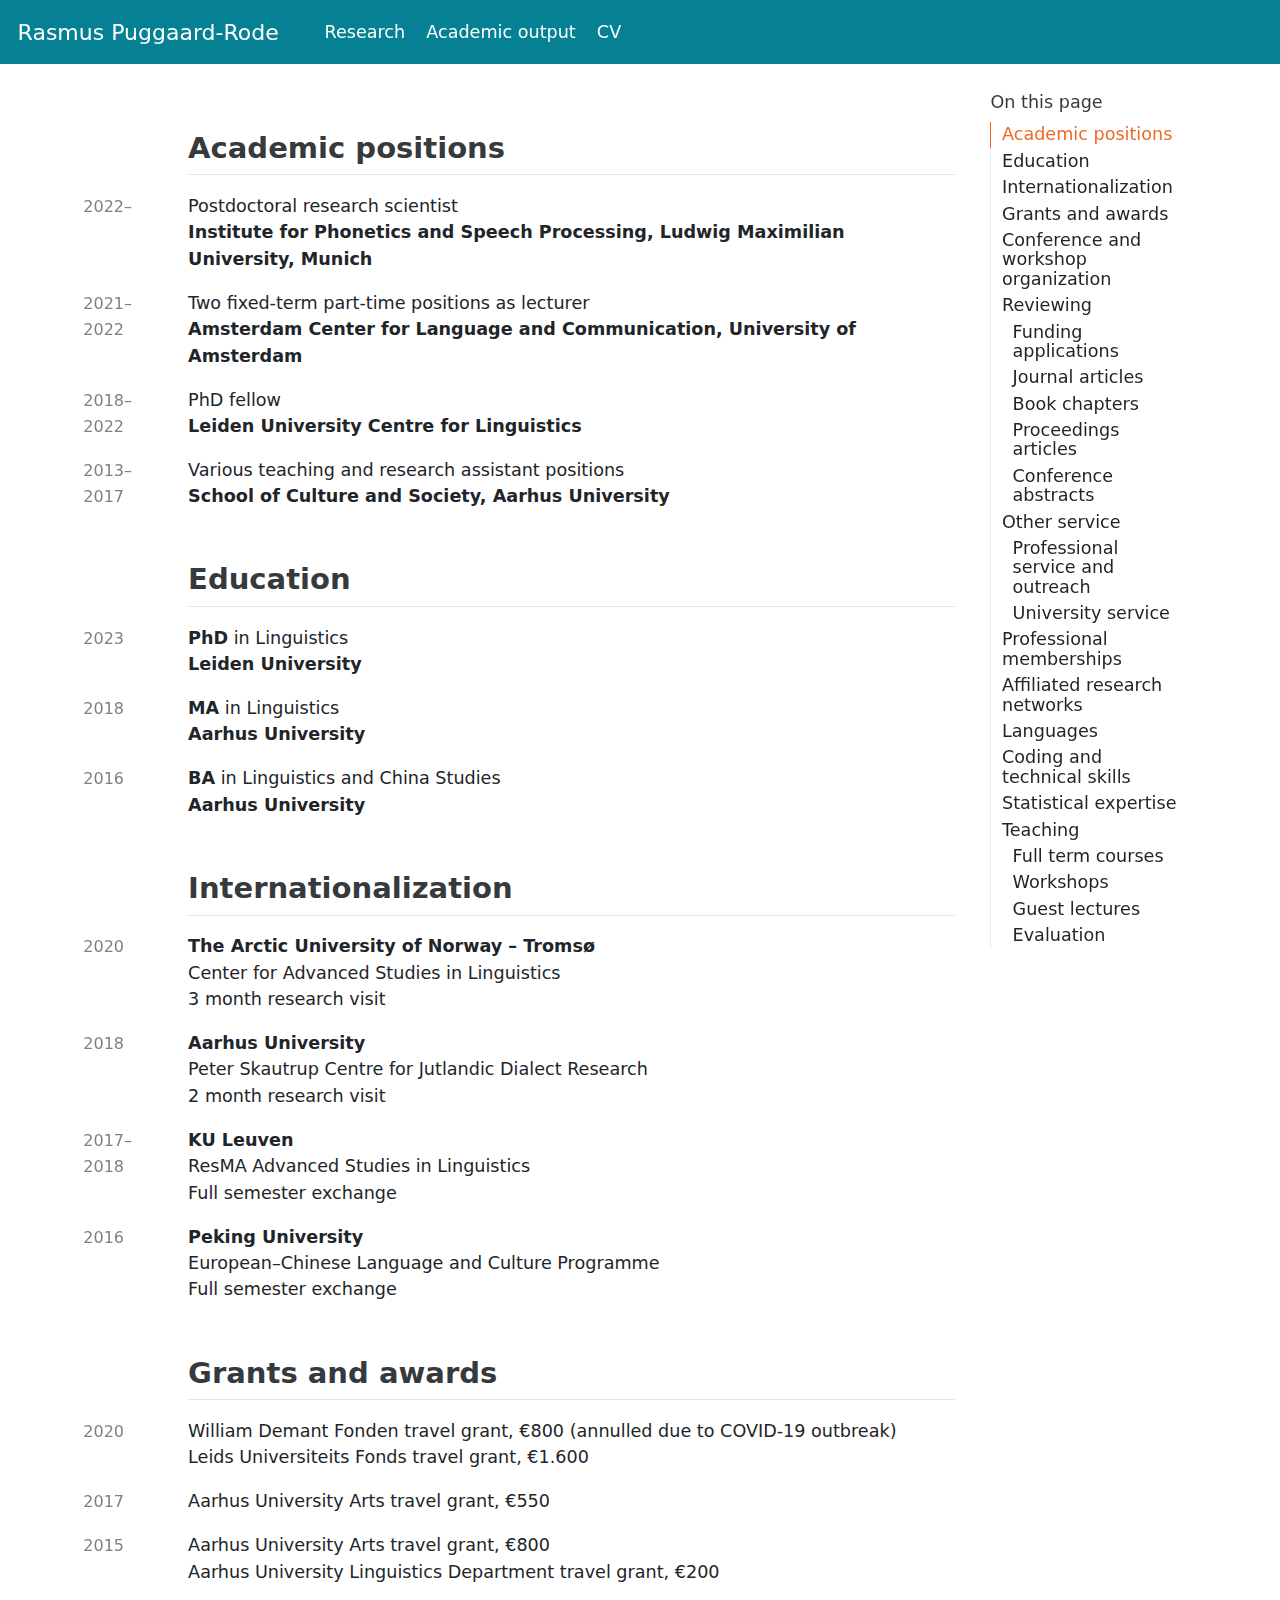
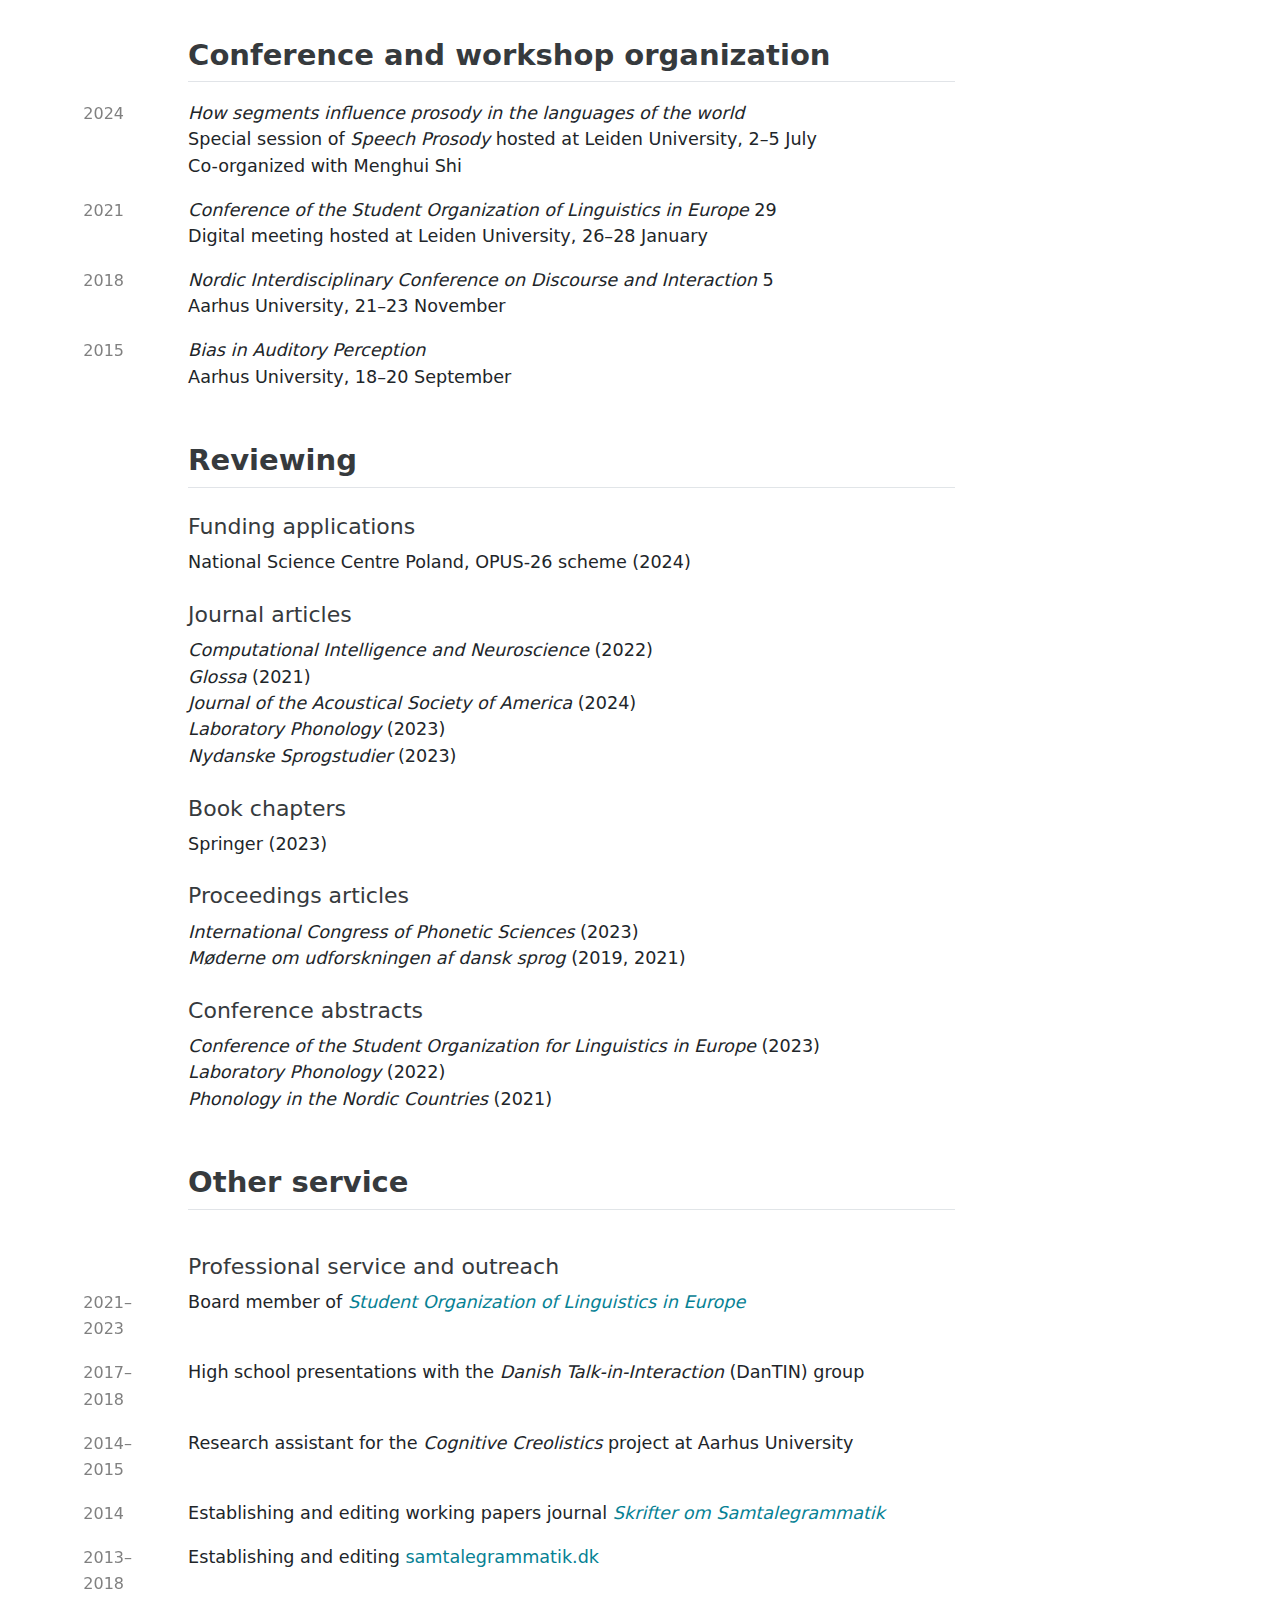
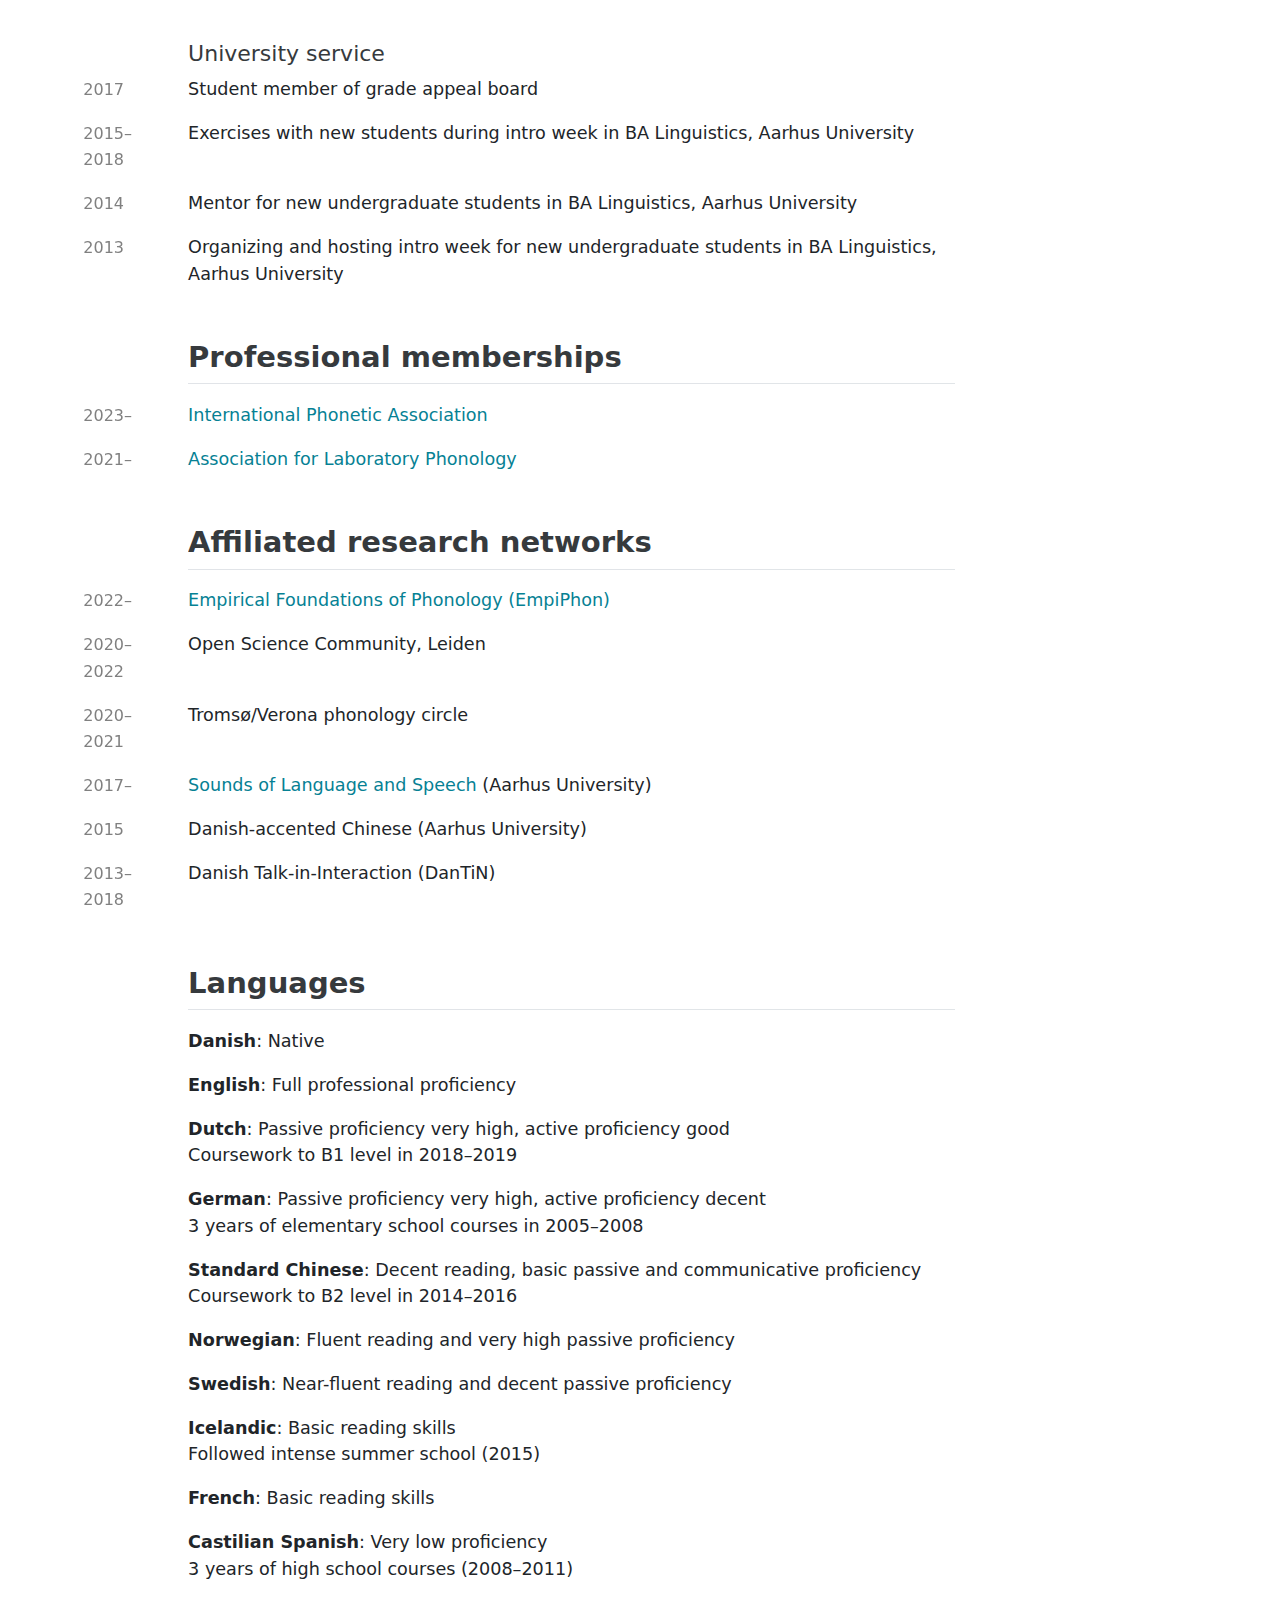
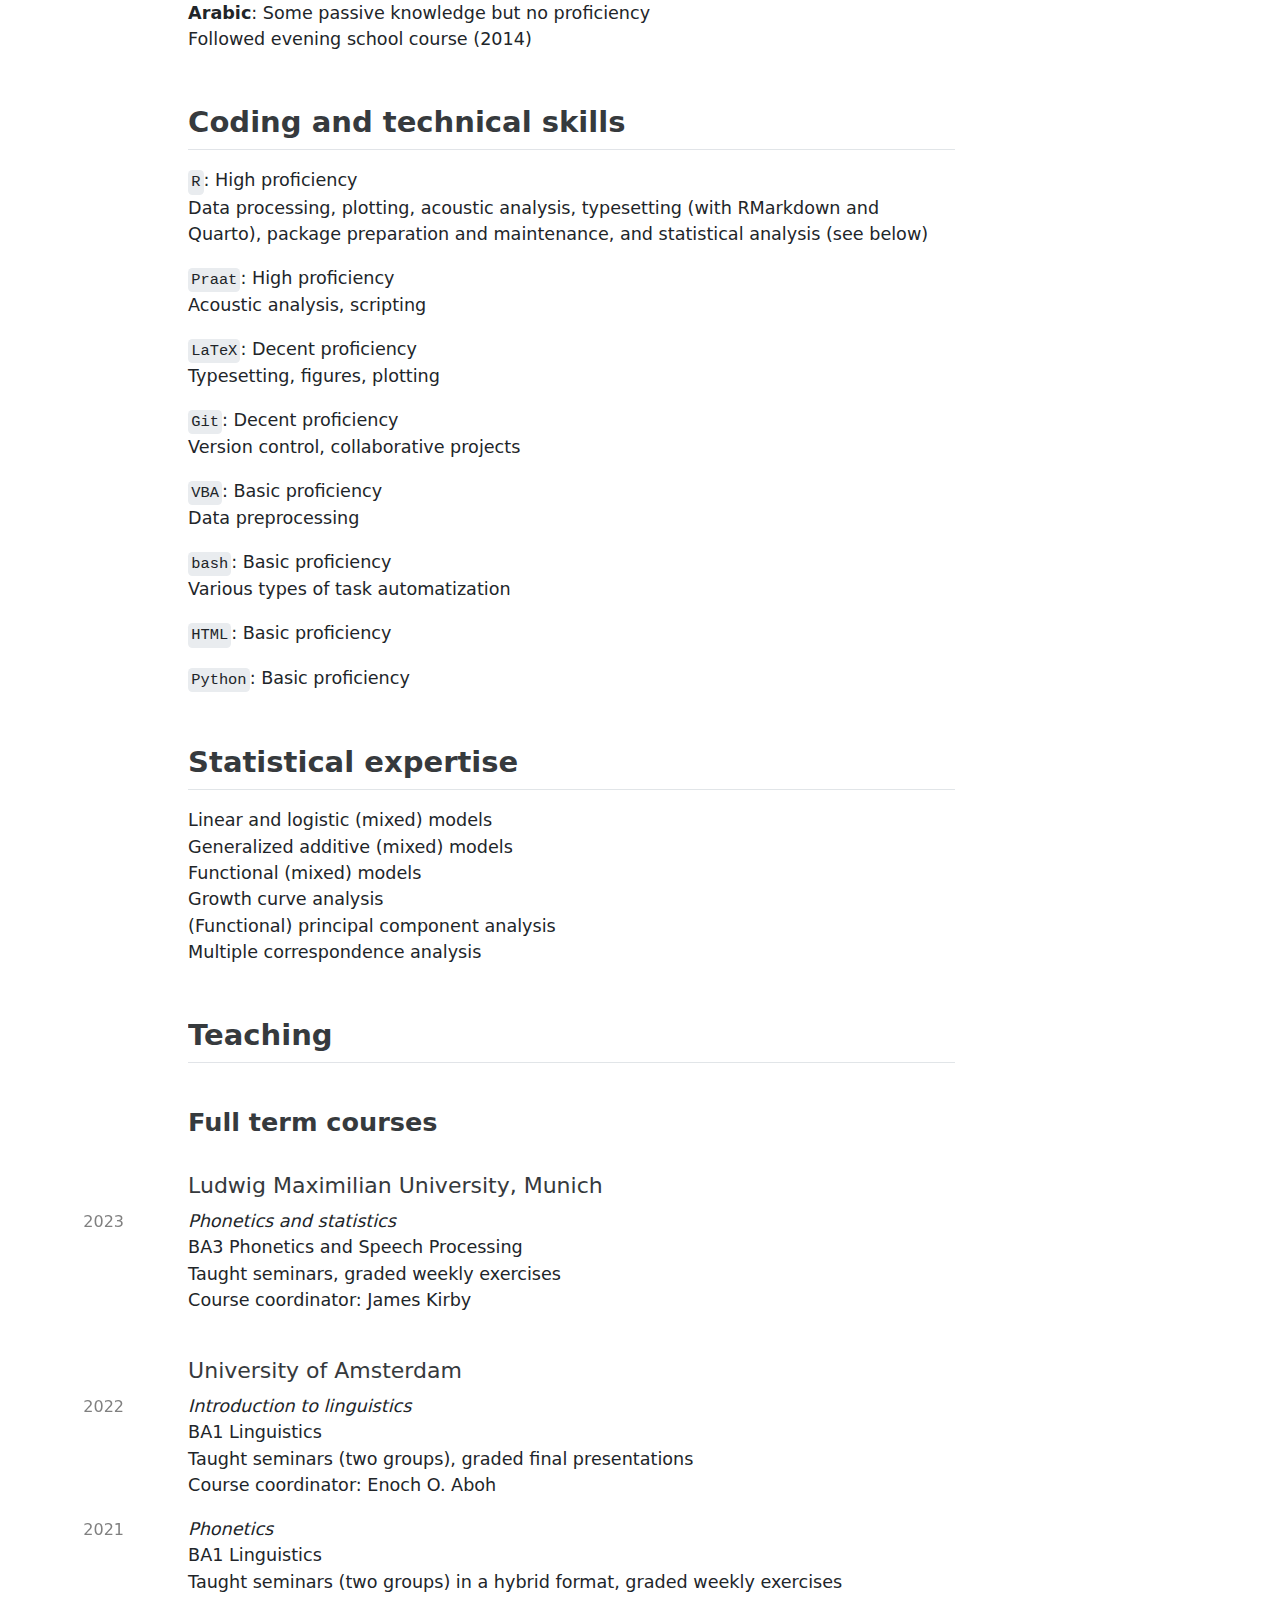
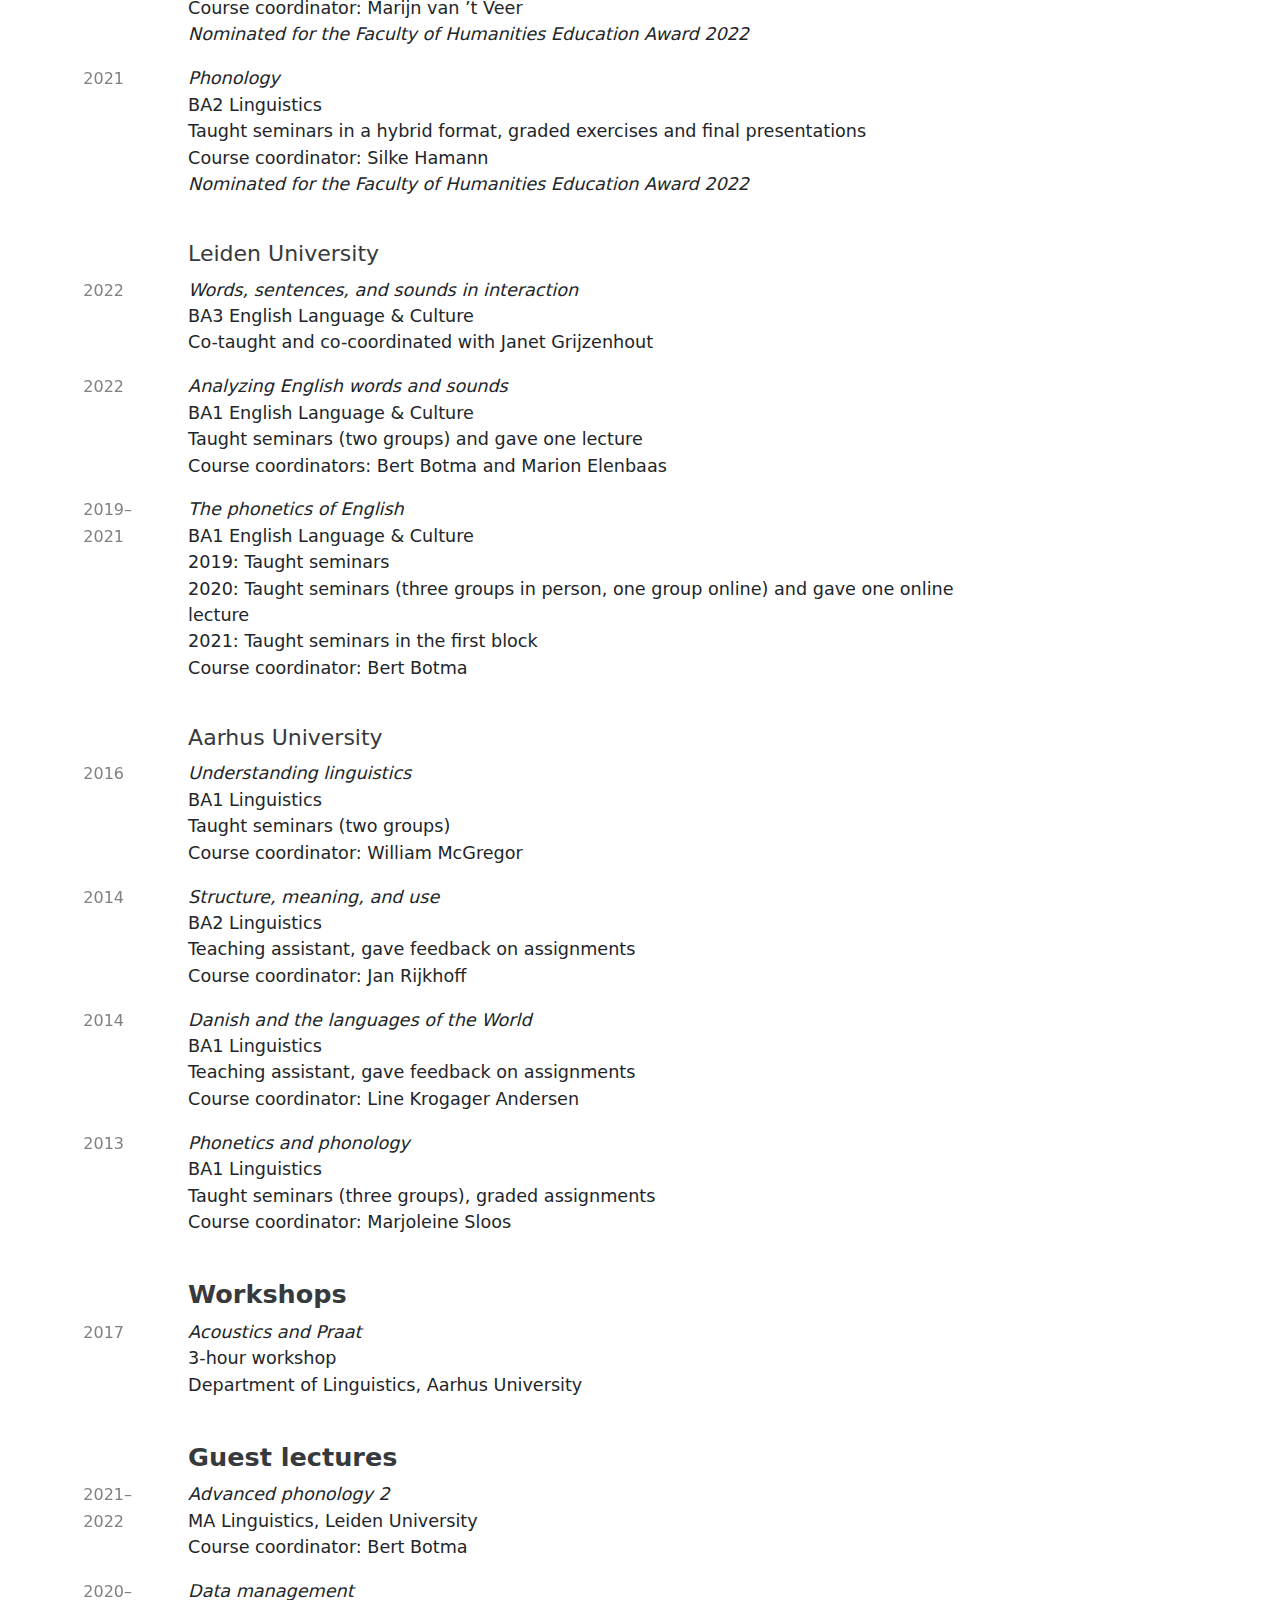
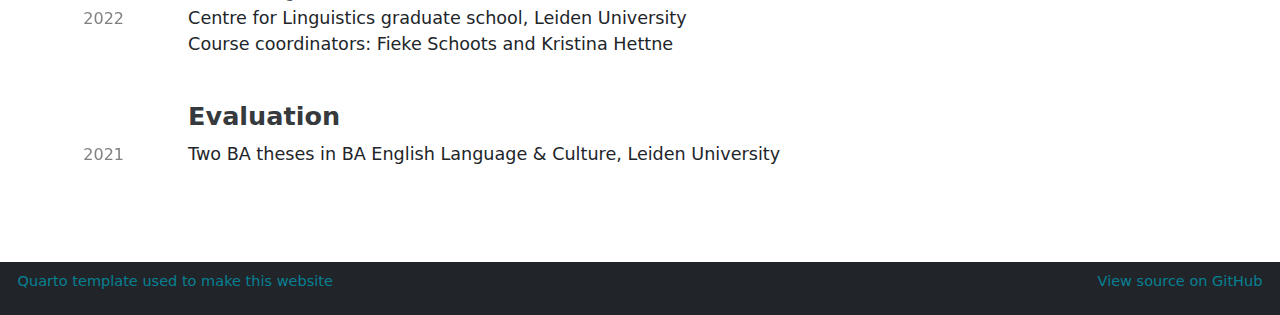
==== docs/cv/index.html @ a73d197b "minor update" ====
<!DOCTYPE html>
<html xmlns="http://www.w3.org/1999/xhtml" lang="en" xml:lang="en"><head>

<meta charset="utf-8">
<meta name="generator" content="quarto-1.3.450">

<meta name="viewport" content="width=device-width, initial-scale=1.0, user-scalable=yes">


<title>Rasmus Puggaard-Rode – index</title>
<style>
code{white-space: pre-wrap;}
span.smallcaps{font-variant: small-caps;}
div.columns{display: flex; gap: min(4vw, 1.5em);}
div.column{flex: auto; overflow-x: auto;}
div.hanging-indent{margin-left: 1.5em; text-indent: -1.5em;}
ul.task-list{list-style: none;}
ul.task-list li input[type="checkbox"] {
  width: 0.8em;
  margin: 0 0.8em 0.2em -1em; /* quarto-specific, see https://github.com/quarto-dev/quarto-cli/issues/4556 */ 
  vertical-align: middle;
}
</style>


<script src="../site_libs/quarto-nav/quarto-nav.js"></script>
<script src="../site_libs/clipboard/clipboard.min.js"></script>
<script src="../site_libs/quarto-search/autocomplete.umd.js"></script>
<script src="../site_libs/quarto-search/fuse.min.js"></script>
<script src="../site_libs/quarto-search/quarto-search.js"></script>
<meta name="quarto:offset" content="../">
<script src="../site_libs/quarto-html/quarto.js"></script>
<script src="../site_libs/quarto-html/popper.min.js"></script>
<script src="../site_libs/quarto-html/tippy.umd.min.js"></script>
<script src="../site_libs/quarto-html/anchor.min.js"></script>
<link href="../site_libs/quarto-html/tippy.css" rel="stylesheet">
<link href="../site_libs/quarto-html/quarto-syntax-highlighting.css" rel="stylesheet" id="quarto-text-highlighting-styles">
<script src="../site_libs/bootstrap/bootstrap.min.js"></script>
<link href="../site_libs/bootstrap/bootstrap-icons.css" rel="stylesheet">
<link href="../site_libs/bootstrap/bootstrap.min.css" rel="stylesheet" id="quarto-bootstrap" data-mode="light">
<script src="../site_libs/quarto-contrib/iconify-1.0.0-beta.2/iconify-icon.min.js"></script>
<script id="quarto-search-options" type="application/json">{
  "location": "navbar",
  "copy-button": false,
  "collapse-after": 3,
  "panel-placement": "end",
  "type": "overlay",
  "limit": 20,
  "language": {
    "search-no-results-text": "No results",
    "search-matching-documents-text": "matching documents",
    "search-copy-link-title": "Copy link to search",
    "search-hide-matches-text": "Hide additional matches",
    "search-more-match-text": "more match in this document",
    "search-more-matches-text": "more matches in this document",
    "search-clear-button-title": "Clear",
    "search-detached-cancel-button-title": "Cancel",
    "search-submit-button-title": "Submit",
    "search-label": "Search"
  }
}</script>


</head>

<body class="nav-fixed">

<div id="quarto-search-results"></div>
  <header id="quarto-header" class="headroom fixed-top">
    <nav class="navbar navbar-expand-lg navbar-dark ">
      <div class="navbar-container container-fluid">
      <div class="navbar-brand-container">
    <a class="navbar-brand" href="../index.html">
    <span class="navbar-title">Rasmus Puggaard-Rode</span>
    </a>
  </div>
            <div id="quarto-search" class="" title="Search"></div>
          <button class="navbar-toggler" type="button" data-bs-toggle="collapse" data-bs-target="#navbarCollapse" aria-controls="navbarCollapse" aria-expanded="false" aria-label="Toggle navigation" onclick="if (window.quartoToggleHeadroom) { window.quartoToggleHeadroom(); }">
  <span class="navbar-toggler-icon"></span>
</button>
          <div class="collapse navbar-collapse" id="navbarCollapse">
            <ul class="navbar-nav navbar-nav-scroll me-auto">
  <li class="nav-item">
    <a class="nav-link" href="../research/index.html" rel="" target="">
 <span class="menu-text">Research</span></a>
  </li>  
  <li class="nav-item">
    <a class="nav-link" href="../pubs/index.html" rel="" target="">
 <span class="menu-text">Academic output</span></a>
  </li>  
  <li class="nav-item">
    <a class="nav-link active" href="../cv/index.html" rel="" target="" aria-current="page">
 <span class="menu-text">CV</span></a>
  </li>  
</ul>
            <ul class="navbar-nav navbar-nav-scroll ms-auto">
  <li class="nav-item compact">
    <a class="nav-link" href="https://twitter.com/RPuggaardRode" rel="" target=""><i class="bi bi-twitter" role="img">
</i> 
 <span class="menu-text"></span></a>
  </li>  
  <li class="nav-item">
    <a class="nav-link" href="https://bsky.app/profile/rpuggaardrode.bsky.social" rel="" target="">
 <span class="menu-text"><iconify-icon inline="" icon="simple-icons:bluesky"></iconify-icon></span></a>
  </li>  
  <li class="nav-item compact">
    <a class="nav-link" href="https://github.com/rpuggaardrode" rel="" target=""><i class="bi bi-github" role="img">
</i> 
 <span class="menu-text"></span></a>
  </li>  
  <li class="nav-item">
    <a class="nav-link" href="https://scholar.google.com/citations?user=HPWSLxAAAAAJ" rel="" target="">
 <span class="menu-text"><iconify-icon inline="" icon="academicons:google-scholar"></iconify-icon></span></a>
  </li>  
  <li class="nav-item">
    <a class="nav-link" href="https://www.researchgate.net/profile/Rasmus_Puggaard" rel="" target="">
 <span class="menu-text"><iconify-icon inline="" icon="academicons:researchgate"></iconify-icon></span></a>
  </li>  
  <li class="nav-item">
    <a class="nav-link" href="https://orcid.org/0000-0003-4522-9987" rel="" target="">
 <span class="menu-text"><iconify-icon inline="" icon="academicons:orcid"></iconify-icon></span></a>
  </li>  
  <li class="nav-item">
    <a class="nav-link" href="https://www.en.phonetik.uni-muenchen.de/people/staff/puggaard-rode_rasmus/index.html" rel="" target="">
 <span class="menu-text"><iconify-icon inline="" icon="la:university"></iconify-icon></span></a>
  </li>  
  <li class="nav-item compact">
    <a class="nav-link" href="https://www.linkedin.com/in/rasmus-puggaard-rode-1972957b/" rel="" target=""><i class="bi bi-linkedin" role="img">
</i> 
 <span class="menu-text"></span></a>
  </li>  
  <li class="nav-item">
    <a class="nav-link" href="https://letterboxd.com/rpuggaardrode/" rel="" target="">
 <span class="menu-text"><iconify-icon inline="" icon="simple-icons:letterboxd"></iconify-icon></span></a>
  </li>  
  <li class="nav-item">
    <a class="nav-link" href="https://www.serializd.com/user/rpuggaardrode" rel="" target="">
 <span class="menu-text"><iconify-icon inline="" icon="ic:outline-live-tv"></iconify-icon></span></a>
  </li>  
  <li class="nav-item">
    <a class="nav-link" href="https://rateyourmusic.com/~rasmuspuggaard" rel="" target="">
 <span class="menu-text"><iconify-icon inline="" icon="ri:music-fill"></iconify-icon></span></a>
  </li>  
  <li class="nav-item">
    <a class="nav-link" href="https://untappd.com/user/Rasmuspuggaard" rel="" target="">
 <span class="menu-text"><iconify-icon inline="" icon="simple-icons:untappd"></iconify-icon></span></a>
  </li>  
  <li class="nav-item compact">
    <a class="nav-link" href="mailto:r.puggaard@phonetik.uni-muenchen.de" rel="" target=""><i class="bi bi-envelope" role="img" aria-label="email">
</i> 
 <span class="menu-text"></span></a>
  </li>  
</ul>
            <div class="quarto-navbar-tools">
</div>
          </div> <!-- /navcollapse -->
      </div> <!-- /container-fluid -->
    </nav>
</header>
<!-- content -->
<div id="quarto-content" class="quarto-container page-columns page-rows-contents page-layout-article page-navbar">
<!-- sidebar -->
<!-- margin-sidebar -->
    <div id="quarto-margin-sidebar" class="sidebar margin-sidebar">
        <nav id="TOC" role="doc-toc" class="toc-active">
    <h2 id="toc-title">On this page</h2>
   
  <ul>
  <li><a href="#academic-positions" id="toc-academic-positions" class="nav-link active" data-scroll-target="#academic-positions">Academic positions</a></li>
  <li><a href="#education" id="toc-education" class="nav-link" data-scroll-target="#education">Education</a></li>
  <li><a href="#internationalization" id="toc-internationalization" class="nav-link" data-scroll-target="#internationalization">Internationalization</a></li>
  <li><a href="#grants-and-awards" id="toc-grants-and-awards" class="nav-link" data-scroll-target="#grants-and-awards">Grants and awards</a></li>
  <li><a href="#conference-and-workshop-organization" id="toc-conference-and-workshop-organization" class="nav-link" data-scroll-target="#conference-and-workshop-organization">Conference and workshop organization</a></li>
  <li><a href="#reviewing" id="toc-reviewing" class="nav-link" data-scroll-target="#reviewing">Reviewing</a>
  <ul>
  <li><a href="#funding-applications" id="toc-funding-applications" class="nav-link" data-scroll-target="#funding-applications">Funding applications</a></li>
  <li><a href="#journal-articles" id="toc-journal-articles" class="nav-link" data-scroll-target="#journal-articles">Journal articles</a></li>
  <li><a href="#book-chapters" id="toc-book-chapters" class="nav-link" data-scroll-target="#book-chapters">Book chapters</a></li>
  <li><a href="#proceedings-articles" id="toc-proceedings-articles" class="nav-link" data-scroll-target="#proceedings-articles">Proceedings articles</a></li>
  <li><a href="#conference-abstracts" id="toc-conference-abstracts" class="nav-link" data-scroll-target="#conference-abstracts">Conference abstracts</a></li>
  </ul></li>
  <li><a href="#other-service" id="toc-other-service" class="nav-link" data-scroll-target="#other-service">Other service</a>
  <ul>
  <li><a href="#professional-service-and-outreach" id="toc-professional-service-and-outreach" class="nav-link" data-scroll-target="#professional-service-and-outreach">Professional service and outreach</a></li>
  <li><a href="#university-service" id="toc-university-service" class="nav-link" data-scroll-target="#university-service">University service</a></li>
  </ul></li>
  <li><a href="#professional-memberships" id="toc-professional-memberships" class="nav-link" data-scroll-target="#professional-memberships">Professional memberships</a></li>
  <li><a href="#affiliated-research-networks" id="toc-affiliated-research-networks" class="nav-link" data-scroll-target="#affiliated-research-networks">Affiliated research networks</a></li>
  <li><a href="#languages" id="toc-languages" class="nav-link" data-scroll-target="#languages">Languages</a></li>
  <li><a href="#coding-and-technical-skills" id="toc-coding-and-technical-skills" class="nav-link" data-scroll-target="#coding-and-technical-skills">Coding and technical skills</a></li>
  <li><a href="#statistical-expertise" id="toc-statistical-expertise" class="nav-link" data-scroll-target="#statistical-expertise">Statistical expertise</a></li>
  <li><a href="#teaching" id="toc-teaching" class="nav-link" data-scroll-target="#teaching">Teaching</a>
  <ul>
  <li><a href="#full-term-courses" id="toc-full-term-courses" class="nav-link" data-scroll-target="#full-term-courses">Full term courses</a>
  <ul class="collapse">
  <li><a href="#ludwig-maximilian-university-munich" id="toc-ludwig-maximilian-university-munich" class="nav-link" data-scroll-target="#ludwig-maximilian-university-munich">Ludwig Maximilian University, Munich</a></li>
  <li><a href="#university-of-amsterdam" id="toc-university-of-amsterdam" class="nav-link" data-scroll-target="#university-of-amsterdam">University of Amsterdam</a></li>
  <li><a href="#leiden-university" id="toc-leiden-university" class="nav-link" data-scroll-target="#leiden-university">Leiden University</a></li>
  <li><a href="#aarhus-university" id="toc-aarhus-university" class="nav-link" data-scroll-target="#aarhus-university">Aarhus University</a></li>
  </ul></li>
  <li><a href="#workshops" id="toc-workshops" class="nav-link" data-scroll-target="#workshops">Workshops</a></li>
  <li><a href="#guest-lectures" id="toc-guest-lectures" class="nav-link" data-scroll-target="#guest-lectures">Guest lectures</a></li>
  <li><a href="#evaluation" id="toc-evaluation" class="nav-link" data-scroll-target="#evaluation">Evaluation</a></li>
  </ul></li>
  </ul>
</nav>
    </div>
<!-- main -->
<main class="content page-columns page-full" id="quarto-document-content">



<section id="academic-positions" class="level2 page-columns page-full">
<h2 class="anchored" data-anchor-id="academic-positions">Academic positions</h2>
<p class="page-columns page-full"><span class="column-sidebar"><font size="3" color="grey">2022–</font></span> <span class="column-body">Postdoctoral research scientist <br> <strong>Institute for Phonetics and Speech Processing, Ludwig Maximilian University, Munich</strong></span></p>
<p class="page-columns page-full"><span class="column-sidebar"><font size="3" color="grey">2021–2022</font></span> <span class="column-body">Two fixed-term part-time positions as lecturer <br> <strong>Amsterdam Center for Language and Communication, University of Amsterdam</strong></span></p>
<p class="page-columns page-full"><span class="column-sidebar"><font size="3" color="grey">2018–2022</font></span> <span class="column-body">PhD fellow <br> <strong>Leiden University Centre for Linguistics</strong></span></p>
<p class="page-columns page-full"><span class="column-sidebar"><font size="3" color="grey">2013–2017</font></span> <span class="column-body">Various teaching and research assistant positions <br> <strong>School of Culture and Society, Aarhus University</strong></span></p>
</section>
<section id="education" class="level2 page-columns page-full">
<h2 class="anchored" data-anchor-id="education">Education</h2>
<p class="page-columns page-full"><span class="column-sidebar"><font size="3" color="grey">2023</font></span> <span class="column-body"><strong>PhD</strong> in Linguistics <br> <strong>Leiden University</strong></span></p>
<p class="page-columns page-full"><span class="column-sidebar"><font size="3" color="grey">2018</font></span> <span class="column-body"><strong>MA</strong> in Linguistics <br> <strong>Aarhus University</strong></span></p>
<p class="page-columns page-full"><span class="column-sidebar"><font size="3" color="grey">2016</font></span> <span class="column-body"><strong>BA</strong> in Linguistics and China Studies <br> <strong>Aarhus University</strong></span></p>
</section>
<section id="internationalization" class="level2 page-columns page-full">
<h2 class="anchored" data-anchor-id="internationalization">Internationalization</h2>
<p class="page-columns page-full"><span class="column-sidebar"><font size="3" color="grey">2020</font></span> <span class="column-body"><strong>The Arctic University of Norway – Tromsø</strong> <br> Center for Advanced Studies in Linguistics <br> 3 month research visit</span></p>
<p class="page-columns page-full"><span class="column-sidebar"><font size="3" color="grey">2018</font></span> <span class="column-body"><strong>Aarhus University</strong> <br> Peter Skautrup Centre for Jutlandic Dialect Research <br> 2 month research visit</span></p>
<p class="page-columns page-full"><span class="column-sidebar"><font size="3" color="grey">2017–2018</font></span> <span class="column-body"><strong>KU Leuven</strong> <br> ResMA Advanced Studies in Linguistics <br> Full semester exchange</span></p>
<p class="page-columns page-full"><span class="column-sidebar"><font size="3" color="grey">2016</font></span> <span class="column-body"><strong>Peking University</strong> <br> European–Chinese Language and Culture Programme <br> Full semester exchange</span></p>
</section>
<section id="grants-and-awards" class="level2 page-columns page-full">
<h2 class="anchored" data-anchor-id="grants-and-awards">Grants and awards</h2>
<p class="page-columns page-full"><span class="column-sidebar"><font size="3" color="grey">2020</font></span> <span class="column-body">William Demant Fonden travel grant, €800 (annulled due to COVID-19 outbreak) <br> Leids Universiteits Fonds travel grant, €1.600</span></p>
<p class="page-columns page-full"><span class="column-sidebar"><font size="3" color="grey">2017</font></span> <span class="column-body">Aarhus University Arts travel grant, €550</span></p>
<p class="page-columns page-full"><span class="column-sidebar"><font size="3" color="grey">2015</font></span> <span class="column-body">Aarhus University Arts travel grant, €800 <br> Aarhus University Linguistics Department travel grant, €200</span></p>
</section>
<section id="conference-and-workshop-organization" class="level2 page-columns page-full">
<h2 class="anchored" data-anchor-id="conference-and-workshop-organization">Conference and workshop organization</h2>
<p class="page-columns page-full"><span class="column-sidebar"><font size="3" color="grey">2024</font></span> <span class="column-body"><em>How segments influence prosody in the languages of the world</em> <br> Special session of <em>Speech Prosody</em> hosted at Leiden University, 2–5 July <br> Co-organized with Menghui Shi</span></p>
<p class="page-columns page-full"><span class="column-sidebar"><font size="3" color="grey">2021</font></span> <span class="column-body"><em>Conference of the Student Organization of Linguistics in Europe</em> 29 <br> Digital meeting hosted at Leiden University, 26–28 January</span></p>
<p class="page-columns page-full"><span class="column-sidebar"><font size="3" color="grey">2018</font></span> <span class="column-body"><em>Nordic Interdisciplinary Conference on Discourse and Interaction</em> 5 <br> Aarhus University, 21–23 November</span></p>
<p class="page-columns page-full"><span class="column-sidebar"><font size="3" color="grey">2015</font></span> <span class="column-body"><em>Bias in Auditory Perception</em> <br> Aarhus University, 18–20 September</span></p>
</section>
<section id="reviewing" class="level2">
<h2 class="anchored" data-anchor-id="reviewing">Reviewing</h2>
<section id="funding-applications" class="level4">
<h4 class="anchored" data-anchor-id="funding-applications">Funding applications</h4>
<p>National Science Centre Poland, OPUS-26 scheme (2024)</p>
</section>
<section id="journal-articles" class="level4">
<h4 class="anchored" data-anchor-id="journal-articles">Journal articles</h4>
<p><em>Computational Intelligence and Neuroscience</em> (2022) <br> <em>Glossa</em> (2021) <br> <em>Journal of the Acoustical Society of America</em> (2024) <br> <em>Laboratory Phonology</em> (2023) <br> <em>Nydanske Sprogstudier</em> (2023)</p>
</section>
<section id="book-chapters" class="level4">
<h4 class="anchored" data-anchor-id="book-chapters">Book chapters</h4>
<p>Springer (2023)</p>
</section>
<section id="proceedings-articles" class="level4">
<h4 class="anchored" data-anchor-id="proceedings-articles">Proceedings articles</h4>
<p><em>International Congress of Phonetic Sciences</em> (2023) <br> <em>Møderne om udforskningen af dansk sprog</em> (2019, 2021)</p>
</section>
<section id="conference-abstracts" class="level4">
<h4 class="anchored" data-anchor-id="conference-abstracts">Conference abstracts</h4>
<p><em>Conference of the Student Organization for Linguistics in Europe</em> (2023) <br> <em>Laboratory Phonology</em> (2022) <br> <em>Phonology in the Nordic Countries</em> (2021)</p>
</section>
</section>
<section id="other-service" class="level2 page-columns page-full">
<h2 class="anchored" data-anchor-id="other-service">Other service</h2>
<section id="professional-service-and-outreach" class="level4 page-columns page-full">
<h4 class="anchored" data-anchor-id="professional-service-and-outreach">Professional service and outreach</h4>
<p class="page-columns page-full"><span class="column-sidebar"><font size="3" color="grey">2021–2023</font></span> <span class="column-body">Board member of <em><a href="https://www.universiteitleiden.nl/en/events/series/sole" target="_blank">Student Organization of Linguistics in Europe</a></em></span></p>
<p class="page-columns page-full"><span class="column-sidebar"><font size="3" color="grey">2017–2018</font></span> <span class="column-body">High school presentations with the <em>Danish Talk-in-Interaction</em> (DanTIN) group</span></p>
<p class="page-columns page-full"><span class="column-sidebar"><font size="3" color="grey">2014–2015</font></span> <span class="column-body">Research assistant for the <em>Cognitive Creolistics</em> project at Aarhus University</span></p>
<p class="page-columns page-full"><span class="column-sidebar"><font size="3" color="grey">2014</font></span> <span class="column-body">Establishing and editing working papers journal <em><a href="https://samtalegrammatik.dk/tidsskrift" target="_blank">Skrifter om Samtalegrammatik</a></em></span></p>
<p class="page-columns page-full"><span class="column-sidebar"><font size="3" color="grey">2013–2018</font></span> <span class="column-body">Establishing and editing <a href="https://samtalegrammatik.dk" target="_blank">samtalegrammatik.dk</a></span></p>
</section>
<section id="university-service" class="level4 page-columns page-full">
<h4 class="anchored" data-anchor-id="university-service">University service</h4>
<p class="page-columns page-full"><span class="column-sidebar"><font size="3" color="grey">2017</font></span> <span class="column-body">Student member of grade appeal board</span></p>
<p class="page-columns page-full"><span class="column-sidebar"><font size="3" color="grey">2015–2018</font></span> <span class="column-body">Exercises with new students during intro week in BA Linguistics, Aarhus University</span></p>
<p class="page-columns page-full"><span class="column-sidebar"><font size="3" color="grey">2014</font></span> <span class="column-body">Mentor for new undergraduate students in BA Linguistics, Aarhus University</span></p>
<p class="page-columns page-full"><span class="column-sidebar"><font size="3" color="grey">2013</font></span> <span class="column-body">Organizing and hosting intro week for new undergraduate students in BA Linguistics, Aarhus University</span></p>
</section>
</section>
<section id="professional-memberships" class="level2 page-columns page-full">
<h2 class="anchored" data-anchor-id="professional-memberships">Professional memberships</h2>
<p class="page-columns page-full"><span class="column-sidebar"><font size="3" color="grey">2023–</font></span> <span class="column-body"><a href="https://www.internationalphoneticassociation.org/" target="_blank">International Phonetic Association</a></span></p>
<p class="page-columns page-full"><span class="column-sidebar"><font size="3" color="grey">2021–</font></span> <span class="column-body"><a href="https://labphon.org/" target="_blank">Association for Laboratory Phonology</a></span></p>
</section>
<section id="affiliated-research-networks" class="level2 page-columns page-full">
<h2 class="anchored" data-anchor-id="affiliated-research-networks">Affiliated research networks</h2>
<p class="page-columns page-full"><span class="column-sidebar"><font size="3" color="grey">2022–</font></span> <span class="column-body"><a href="https://aclc.uva.nl/content/research-groups/empiphon/empiphon.html" target="_blank">Empirical Foundations of Phonology (EmpiPhon)</a></span></p>
<p class="page-columns page-full"><span class="column-sidebar"><font size="3" color="grey">2020–2022</font></span> <span class="column-body">Open Science Community, Leiden</span></p>
<p class="page-columns page-full"><span class="column-sidebar"><font size="3" color="grey">2020–2021</font></span> <span class="column-body">Tromsø/Verona phonology circle</span></p>
<p class="page-columns page-full"><span class="column-sidebar"><font size="3" color="grey">2017–</font></span> <span class="column-body"><a href="https://soundsoflanguageandspeech.wordpress.com/" target="_blank">Sounds of Language and Speech</a> (Aarhus University)</span></p>
<p class="page-columns page-full"><span class="column-sidebar"><font size="3" color="grey">2015</font></span> <span class="column-body">Danish-accented Chinese (Aarhus University)</span></p>
<p class="page-columns page-full"><span class="column-sidebar"><font size="3" color="grey">2013–2018</font></span> <span class="column-body">Danish Talk-in-Interaction (DanTiN)</span></p>
</section>
<section id="languages" class="level2">
<h2 class="anchored" data-anchor-id="languages">Languages</h2>
<p><strong>Danish</strong>: Native</p>
<p><strong>English</strong>: Full professional proficiency</p>
<p><strong>Dutch</strong>: Passive proficiency very high, active proficiency good <br> Coursework to B1 level in 2018–2019</p>
<p><strong>German</strong>: Passive proficiency very high, active proficiency decent <br> 3 years of elementary school courses in 2005–2008</p>
<p><strong>Standard Chinese</strong>: Decent reading, basic passive and communicative proficiency <br> Coursework to B2 level in 2014–2016</p>
<p><strong>Norwegian</strong>: Fluent reading and very high passive proficiency</p>
<p><strong>Swedish</strong>: Near-fluent reading and decent passive proficiency</p>
<p><strong>Icelandic</strong>: Basic reading skills <br> Followed intense summer school (2015)</p>
<p><strong>French</strong>: Basic reading skills</p>
<p><strong>Castilian Spanish</strong>: Very low proficiency <br> 3 years of high school courses (2008–2011)</p>
<p><strong>Arabic</strong>: Some passive knowledge but no proficiency <br> Followed evening school course (2014)</p>
</section>
<section id="coding-and-technical-skills" class="level2">
<h2 class="anchored" data-anchor-id="coding-and-technical-skills">Coding and technical skills</h2>
<p><code>R</code>: High proficiency <br> Data processing, plotting, acoustic analysis, typesetting (with RMarkdown and Quarto), package preparation and maintenance, and statistical analysis (see below)</p>
<p><code>Praat</code>: High proficiency <br> Acoustic analysis, scripting</p>
<p><code>LaTeX</code>: Decent proficiency <br> Typesetting, figures, plotting</p>
<p><code>Git</code>: Decent proficiency <br> Version control, collaborative projects</p>
<p><code>VBA</code>: Basic proficiency <br> Data preprocessing</p>
<p><code>bash</code>: Basic proficiency <br> Various types of task automatization</p>
<p><code>HTML</code>: Basic proficiency</p>
<p><code>Python</code>: Basic proficiency</p>
</section>
<section id="statistical-expertise" class="level2">
<h2 class="anchored" data-anchor-id="statistical-expertise">Statistical expertise</h2>
<p>Linear and logistic (mixed) models <br> Generalized additive (mixed) models <br> Functional (mixed) models <br> Growth curve analysis <br> (Functional) principal component analysis <br> Multiple correspondence analysis</p>
</section>
<section id="teaching" class="level2 page-columns page-full">
<h2 class="anchored" data-anchor-id="teaching">Teaching</h2>
<section id="full-term-courses" class="level3 page-columns page-full">
<h3 class="anchored" data-anchor-id="full-term-courses">Full term courses</h3>
<section id="ludwig-maximilian-university-munich" class="level4 page-columns page-full">
<h4 class="anchored" data-anchor-id="ludwig-maximilian-university-munich">Ludwig Maximilian University, Munich</h4>
<p class="page-columns page-full"><span class="column-sidebar"><font size="3" color="grey">2023</font></span> <span class="column-body"><em>Phonetics and statistics</em> <br> BA3 Phonetics and Speech Processing <br> Taught seminars, graded weekly exercises <br> Course coordinator: James Kirby</span></p>
</section>
<section id="university-of-amsterdam" class="level4 page-columns page-full">
<h4 class="anchored" data-anchor-id="university-of-amsterdam">University of Amsterdam</h4>
<p class="page-columns page-full"><span class="column-sidebar"><font size="3" color="grey">2022</font></span> <span class="column-body"><em>Introduction to linguistics</em> <br> BA1 Linguistics <br> Taught seminars (two groups), graded final presentations <br> Course coordinator: Enoch O. Aboh</span></p>
<p class="page-columns page-full"><span class="column-sidebar"><font size="3" color="grey">2021</font></span> <span class="column-body"><em>Phonetics</em> <br> BA1 Linguistics <br> Taught seminars (two groups) in a hybrid format, graded weekly exercises <br> Course coordinator: Marijn van ’t Veer <br> <em>Nominated for the Faculty of Humanities Education Award 2022</em></span></p>
<p class="page-columns page-full"><span class="column-sidebar"><font size="3" color="grey">2021</font></span> <span class="column-body"><em>Phonology</em> <br> BA2 Linguistics <br> Taught seminars in a hybrid format, graded exercises and final presentations <br> Course coordinator: Silke Hamann <br> <em>Nominated for the Faculty of Humanities Education Award 2022</em></span></p>
</section>
<section id="leiden-university" class="level4 page-columns page-full">
<h4 class="anchored" data-anchor-id="leiden-university">Leiden University</h4>
<p class="page-columns page-full"><span class="column-sidebar"><font size="3" color="grey">2022</font></span> <span class="column-body"><em>Words, sentences, and sounds in interaction</em> <br> BA3 English Language &amp; Culture <br> Co-taught and co-coordinated with Janet Grijzenhout</span></p>
<p class="page-columns page-full"><span class="column-sidebar"><font size="3" color="grey">2022</font></span> <span class="column-body"><em>Analyzing English words and sounds</em> <br> BA1 English Language &amp; Culture <br> Taught seminars (two groups) and gave one lecture <br> Course coordinators: Bert Botma and Marion Elenbaas</span></p>
<p class="page-columns page-full"><span class="column-sidebar"><font size="3" color="grey">2019–2021</font></span> <span class="column-body"><em>The phonetics of English</em> <br> BA1 English Language &amp; Culture <br> 2019: Taught seminars <br> 2020: Taught seminars (three groups in person, one group online) and gave one online lecture <br> 2021: Taught seminars in the first block <br> Course coordinator: Bert Botma</span></p>
</section>
<section id="aarhus-university" class="level4 page-columns page-full">
<h4 class="anchored" data-anchor-id="aarhus-university">Aarhus University</h4>
<p class="page-columns page-full"><span class="column-sidebar"><font size="3" color="grey">2016</font></span> <span class="column-body"><em>Understanding linguistics</em> <br> BA1 Linguistics <br> Taught seminars (two groups) <br> Course coordinator: William McGregor</span></p>
<p class="page-columns page-full"><span class="column-sidebar"><font size="3" color="grey">2014</font></span> <span class="column-body"><em>Structure, meaning, and use</em> <br> BA2 Linguistics <br> Teaching assistant, gave feedback on assignments <br> Course coordinator: Jan Rijkhoff</span></p>
<p class="page-columns page-full"><span class="column-sidebar"><font size="3" color="grey">2014</font></span> <span class="column-body"><em>Danish and the languages of the World</em> <br> BA1 Linguistics <br> Teaching assistant, gave feedback on assignments <br> Course coordinator: Line Krogager Andersen</span></p>
<p class="page-columns page-full"><span class="column-sidebar"><font size="3" color="grey">2013</font></span> <span class="column-body"><em>Phonetics and phonology</em> <br> BA1 Linguistics <br> Taught seminars (three groups), graded assignments <br> Course coordinator: Marjoleine Sloos</span></p>
</section>
</section>
<section id="workshops" class="level3 page-columns page-full">
<h3 class="anchored" data-anchor-id="workshops">Workshops</h3>
<p class="page-columns page-full"><span class="column-sidebar"><font size="3" color="grey">2017</font></span> <span class="column-body"><em>Acoustics and Praat</em> <br> 3-hour workshop <br> Department of Linguistics, Aarhus University</span></p>
</section>
<section id="guest-lectures" class="level3 page-columns page-full">
<h3 class="anchored" data-anchor-id="guest-lectures">Guest lectures</h3>
<p class="page-columns page-full"><span class="column-sidebar"><font size="3" color="grey">2021–2022</font></span> <span class="column-body"><em>Advanced phonology 2</em> <br> MA Linguistics, Leiden University <br> Course coordinator: Bert Botma</span></p>
<p class="page-columns page-full"><span class="column-sidebar"><font size="3" color="grey">2020–2022</font></span> <span class="column-body"><em>Data management</em> <br> Centre for Linguistics graduate school, Leiden University <br> Course coordinators: Fieke Schoots and Kristina Hettne</span></p>
</section>
<section id="evaluation" class="level3 page-columns page-full">
<h3 class="anchored" data-anchor-id="evaluation">Evaluation</h3>
<p class="page-columns page-full"><span class="column-sidebar"><font size="3" color="grey">2021</font></span> <span class="column-body">Two BA theses in BA English Language &amp; Culture, Leiden University</span></p>


</section>
</section>

</main> <!-- /main -->
<script id="quarto-html-after-body" type="application/javascript">
window.document.addEventListener("DOMContentLoaded", function (event) {
  const toggleBodyColorMode = (bsSheetEl) => {
    const mode = bsSheetEl.getAttribute("data-mode");
    const bodyEl = window.document.querySelector("body");
    if (mode === "dark") {
      bodyEl.classList.add("quarto-dark");
      bodyEl.classList.remove("quarto-light");
    } else {
      bodyEl.classList.add("quarto-light");
      bodyEl.classList.remove("quarto-dark");
    }
  }
  const toggleBodyColorPrimary = () => {
    const bsSheetEl = window.document.querySelector("link#quarto-bootstrap");
    if (bsSheetEl) {
      toggleBodyColorMode(bsSheetEl);
    }
  }
  toggleBodyColorPrimary();  
  const icon = "";
  const anchorJS = new window.AnchorJS();
  anchorJS.options = {
    placement: 'right',
    icon: icon
  };
  anchorJS.add('.anchored');
  const isCodeAnnotation = (el) => {
    for (const clz of el.classList) {
      if (clz.startsWith('code-annotation-')) {                     
        return true;
      }
    }
    return false;
  }
  const clipboard = new window.ClipboardJS('.code-copy-button', {
    text: function(trigger) {
      const codeEl = trigger.previousElementSibling.cloneNode(true);
      for (const childEl of codeEl.children) {
        if (isCodeAnnotation(childEl)) {
          childEl.remove();
        }
      }
      return codeEl.innerText;
    }
  });
  clipboard.on('success', function(e) {
    // button target
    const button = e.trigger;
    // don't keep focus
    button.blur();
    // flash "checked"
    button.classList.add('code-copy-button-checked');
    var currentTitle = button.getAttribute("title");
    button.setAttribute("title", "Copied!");
    let tooltip;
    if (window.bootstrap) {
      button.setAttribute("data-bs-toggle", "tooltip");
      button.setAttribute("data-bs-placement", "left");
      button.setAttribute("data-bs-title", "Copied!");
      tooltip = new bootstrap.Tooltip(button, 
        { trigger: "manual", 
          customClass: "code-copy-button-tooltip",
          offset: [0, -8]});
      tooltip.show();    
    }
    setTimeout(function() {
      if (tooltip) {
        tooltip.hide();
        button.removeAttribute("data-bs-title");
        button.removeAttribute("data-bs-toggle");
        button.removeAttribute("data-bs-placement");
      }
      button.setAttribute("title", currentTitle);
      button.classList.remove('code-copy-button-checked');
    }, 1000);
    // clear code selection
    e.clearSelection();
  });
  function tippyHover(el, contentFn) {
    const config = {
      allowHTML: true,
      content: contentFn,
      maxWidth: 500,
      delay: 100,
      arrow: false,
      appendTo: function(el) {
          return el.parentElement;
      },
      interactive: true,
      interactiveBorder: 10,
      theme: 'quarto',
      placement: 'bottom-start'
    };
    window.tippy(el, config); 
  }
  const noterefs = window.document.querySelectorAll('a[role="doc-noteref"]');
  for (var i=0; i<noterefs.length; i++) {
    const ref = noterefs[i];
    tippyHover(ref, function() {
      // use id or data attribute instead here
      let href = ref.getAttribute('data-footnote-href') || ref.getAttribute('href');
      try { href = new URL(href).hash; } catch {}
      const id = href.replace(/^#\/?/, "");
      const note = window.document.getElementById(id);
      return note.innerHTML;
    });
  }
      let selectedAnnoteEl;
      const selectorForAnnotation = ( cell, annotation) => {
        let cellAttr = 'data-code-cell="' + cell + '"';
        let lineAttr = 'data-code-annotation="' +  annotation + '"';
        const selector = 'span[' + cellAttr + '][' + lineAttr + ']';
        return selector;
      }
      const selectCodeLines = (annoteEl) => {
        const doc = window.document;
        const targetCell = annoteEl.getAttribute("data-target-cell");
        const targetAnnotation = annoteEl.getAttribute("data-target-annotation");
        const annoteSpan = window.document.querySelector(selectorForAnnotation(targetCell, targetAnnotation));
        const lines = annoteSpan.getAttribute("data-code-lines").split(",");
        const lineIds = lines.map((line) => {
          return targetCell + "-" + line;
        })
        let top = null;
        let height = null;
        let parent = null;
        if (lineIds.length > 0) {
            //compute the position of the single el (top and bottom and make a div)
            const el = window.document.getElementById(lineIds[0]);
            top = el.offsetTop;
            height = el.offsetHeight;
            parent = el.parentElement.parentElement;
          if (lineIds.length > 1) {
            const lastEl = window.document.getElementById(lineIds[lineIds.length - 1]);
            const bottom = lastEl.offsetTop + lastEl.offsetHeight;
            height = bottom - top;
          }
          if (top !== null && height !== null && parent !== null) {
            // cook up a div (if necessary) and position it 
            let div = window.document.getElementById("code-annotation-line-highlight");
            if (div === null) {
              div = window.document.createElement("div");
              div.setAttribute("id", "code-annotation-line-highlight");
              div.style.position = 'absolute';
              parent.appendChild(div);
            }
            div.style.top = top - 2 + "px";
            div.style.height = height + 4 + "px";
            let gutterDiv = window.document.getElementById("code-annotation-line-highlight-gutter");
            if (gutterDiv === null) {
              gutterDiv = window.document.createElement("div");
              gutterDiv.setAttribute("id", "code-annotation-line-highlight-gutter");
              gutterDiv.style.position = 'absolute';
              const codeCell = window.document.getElementById(targetCell);
              const gutter = codeCell.querySelector('.code-annotation-gutter');
              gutter.appendChild(gutterDiv);
            }
            gutterDiv.style.top = top - 2 + "px";
            gutterDiv.style.height = height + 4 + "px";
          }
          selectedAnnoteEl = annoteEl;
        }
      };
      const unselectCodeLines = () => {
        const elementsIds = ["code-annotation-line-highlight", "code-annotation-line-highlight-gutter"];
        elementsIds.forEach((elId) => {
          const div = window.document.getElementById(elId);
          if (div) {
            div.remove();
          }
        });
        selectedAnnoteEl = undefined;
      };
      // Attach click handler to the DT
      const annoteDls = window.document.querySelectorAll('dt[data-target-cell]');
      for (const annoteDlNode of annoteDls) {
        annoteDlNode.addEventListener('click', (event) => {
          const clickedEl = event.target;
          if (clickedEl !== selectedAnnoteEl) {
            unselectCodeLines();
            const activeEl = window.document.querySelector('dt[data-target-cell].code-annotation-active');
            if (activeEl) {
              activeEl.classList.remove('code-annotation-active');
            }
            selectCodeLines(clickedEl);
            clickedEl.classList.add('code-annotation-active');
          } else {
            // Unselect the line
            unselectCodeLines();
            clickedEl.classList.remove('code-annotation-active');
          }
        });
      }
  const findCites = (el) => {
    const parentEl = el.parentElement;
    if (parentEl) {
      const cites = parentEl.dataset.cites;
      if (cites) {
        return {
          el,
          cites: cites.split(' ')
        };
      } else {
        return findCites(el.parentElement)
      }
    } else {
      return undefined;
    }
  };
  var bibliorefs = window.document.querySelectorAll('a[role="doc-biblioref"]');
  for (var i=0; i<bibliorefs.length; i++) {
    const ref = bibliorefs[i];
    const citeInfo = findCites(ref);
    if (citeInfo) {
      tippyHover(citeInfo.el, function() {
        var popup = window.document.createElement('div');
        citeInfo.cites.forEach(function(cite) {
          var citeDiv = window.document.createElement('div');
          citeDiv.classList.add('hanging-indent');
          citeDiv.classList.add('csl-entry');
          var biblioDiv = window.document.getElementById('ref-' + cite);
          if (biblioDiv) {
            citeDiv.innerHTML = biblioDiv.innerHTML;
          }
          popup.appendChild(citeDiv);
        });
        return popup.innerHTML;
      });
    }
  }
});
</script>
</div> <!-- /content -->
<footer class="footer">
  <div class="nav-footer">
    <div class="nav-footer-left"><span class="faux-block"><a href="https://www.marvinschmitt.com/blog/website-tutorial-quarto/">Quarto template used to make this website</a></span></div>   
    <div class="nav-footer-center">
      &nbsp;
    </div>
    <div class="nav-footer-right"><span class="faux-block"><a href="https://github.com/rpuggaardrode/rpuggaardrode.github.io">View source on GitHub</a></span></div>
  </div>
</footer>



</body></html>
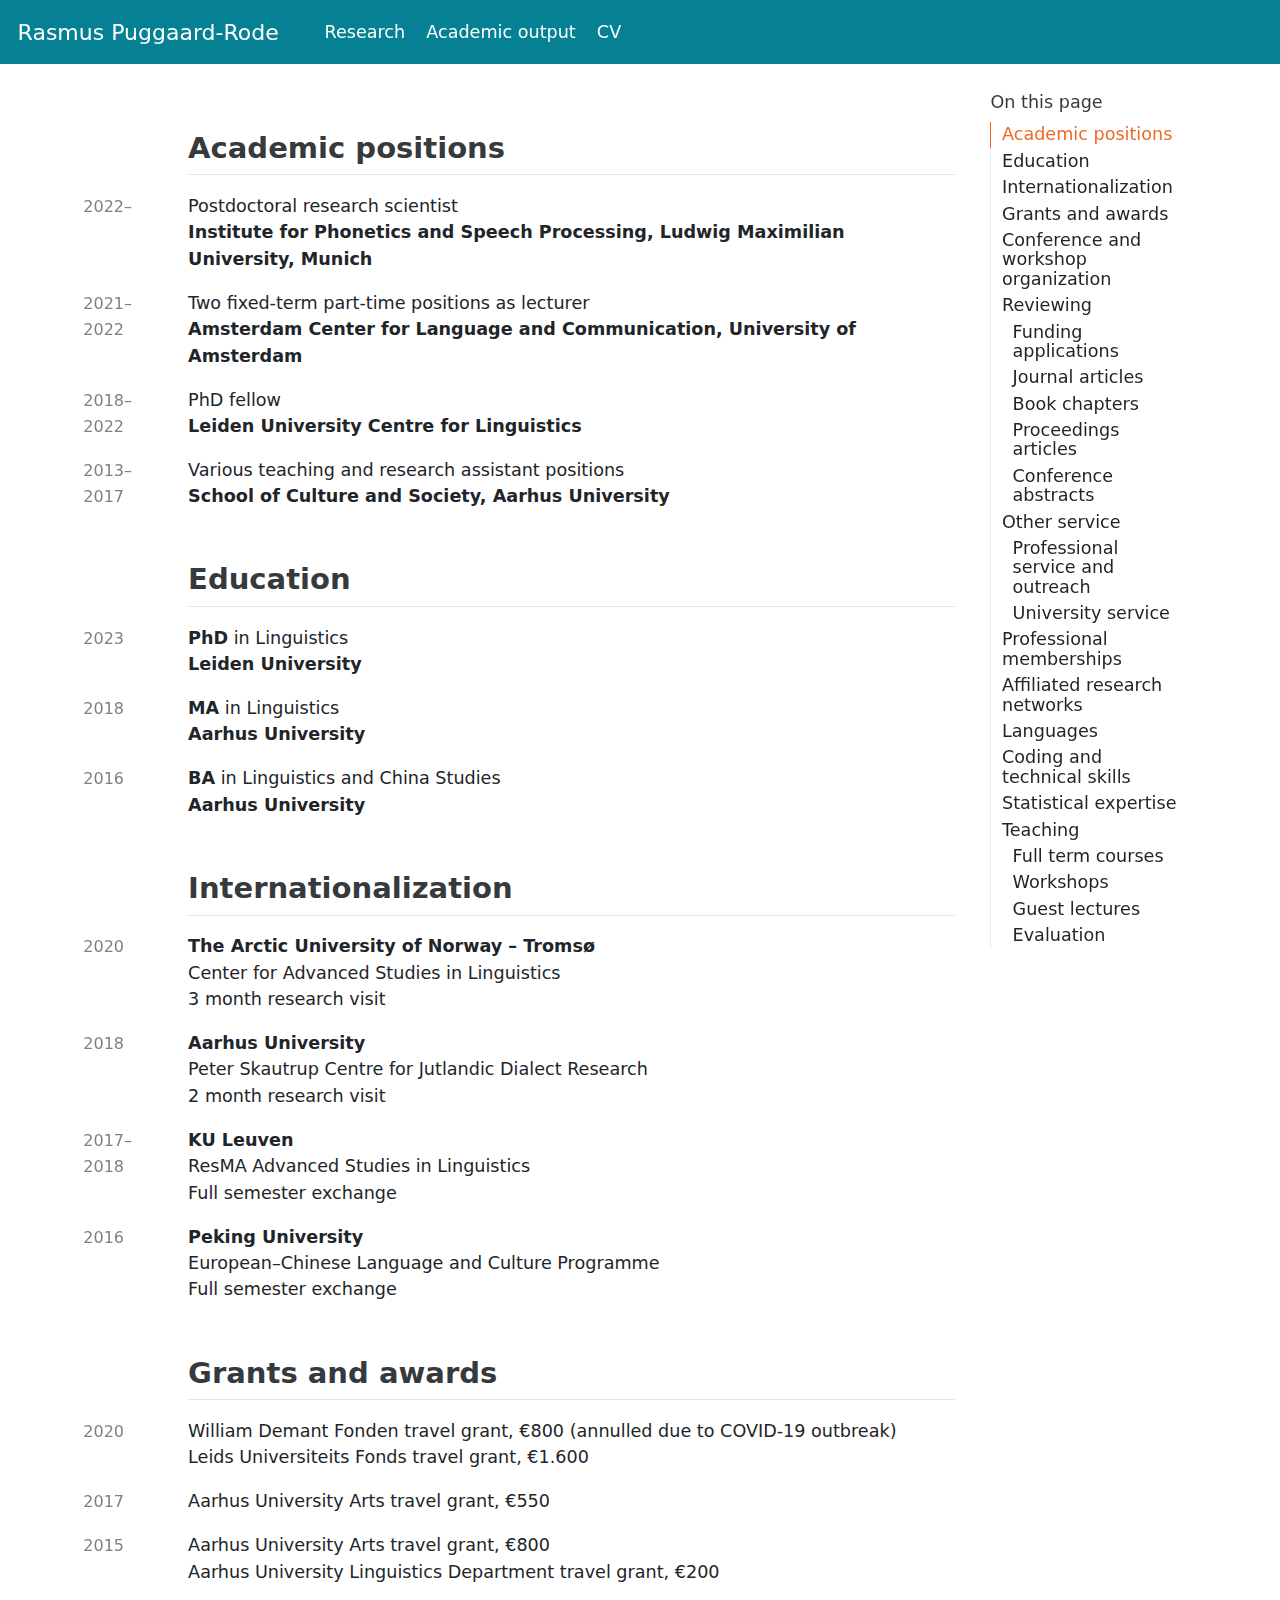
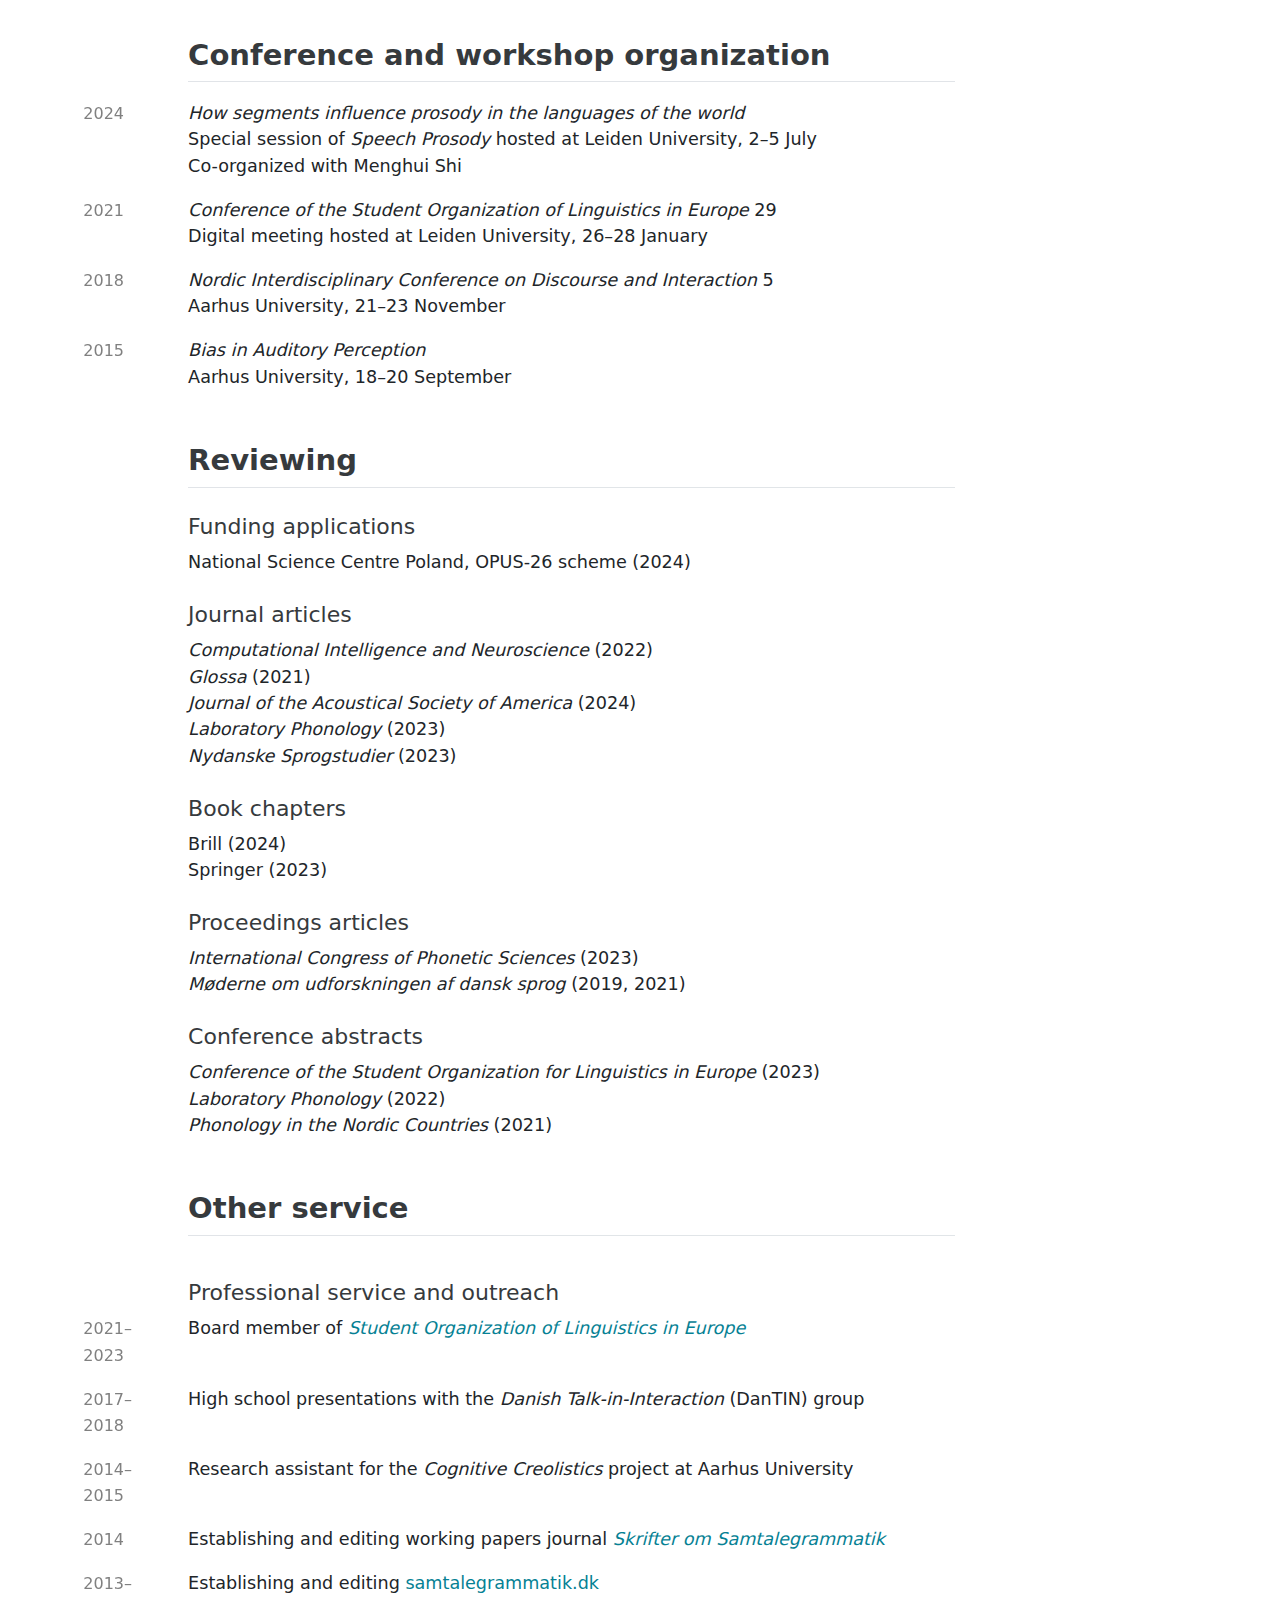
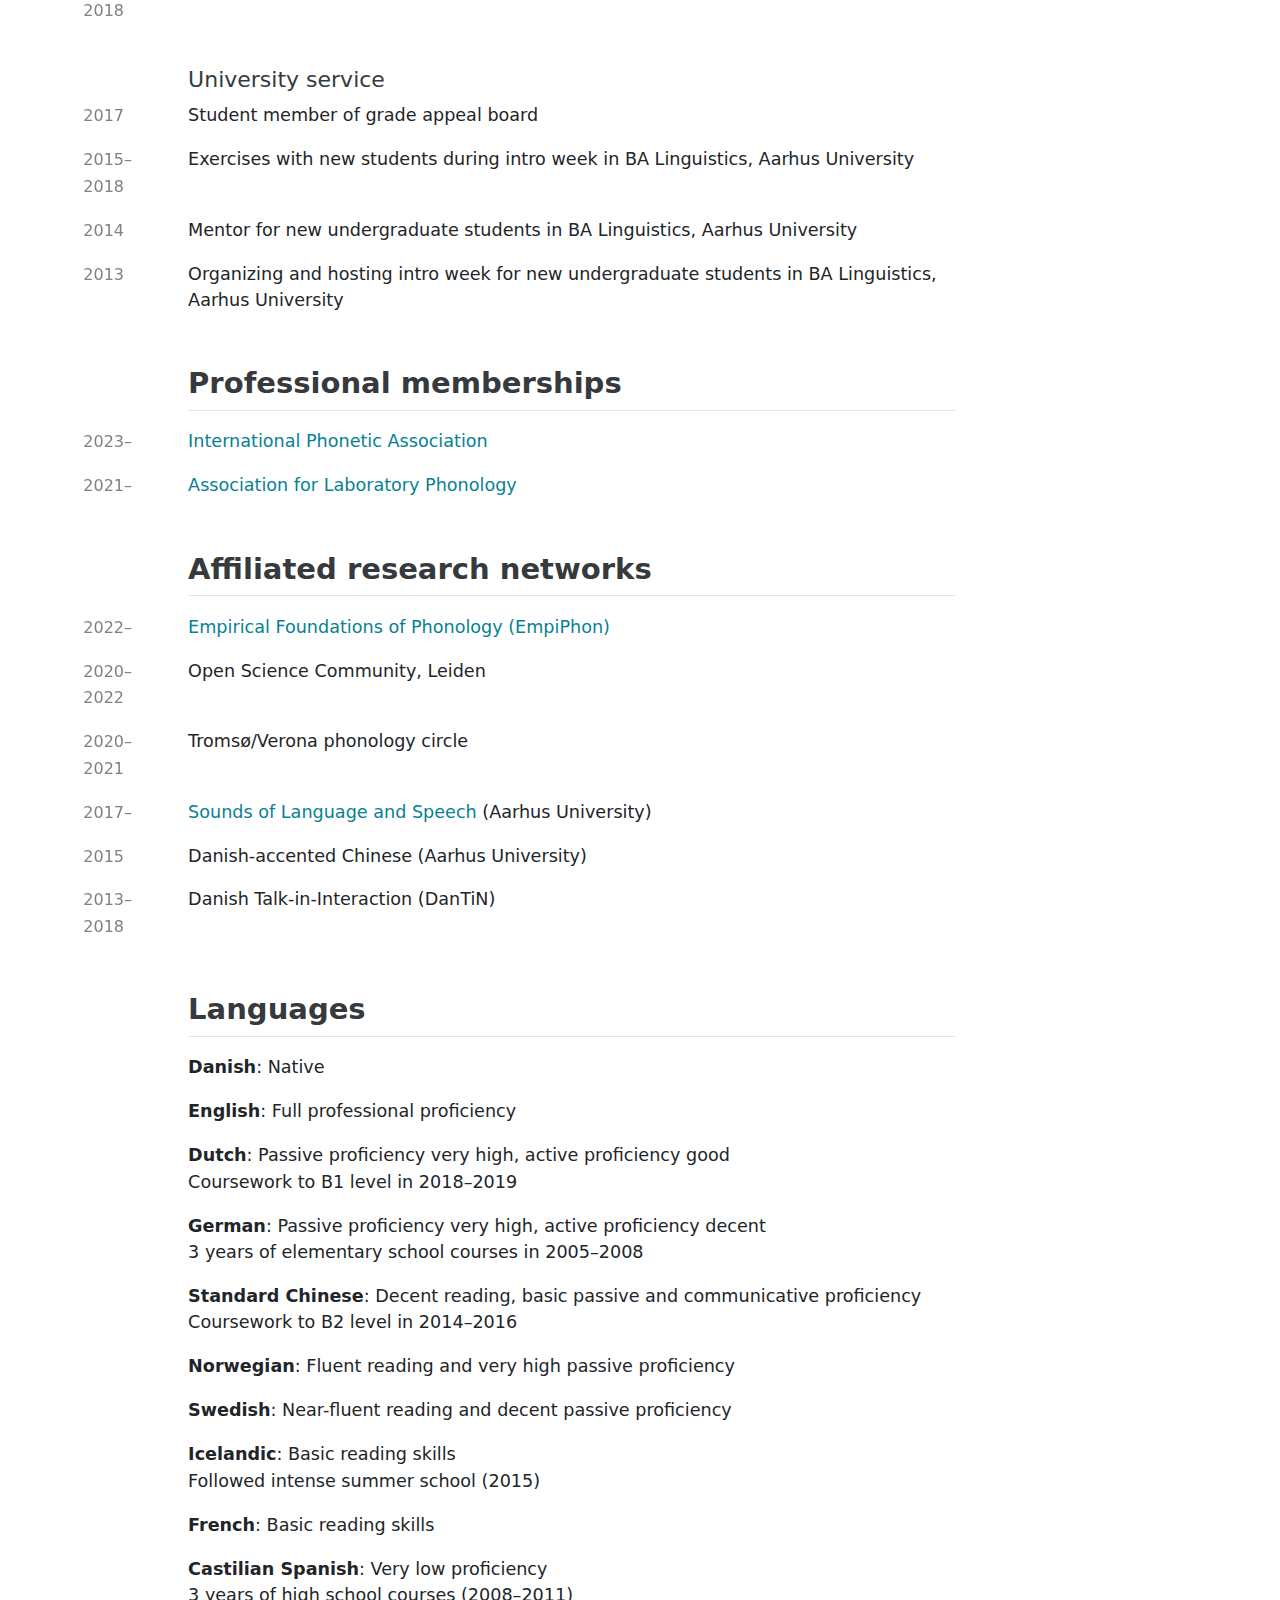
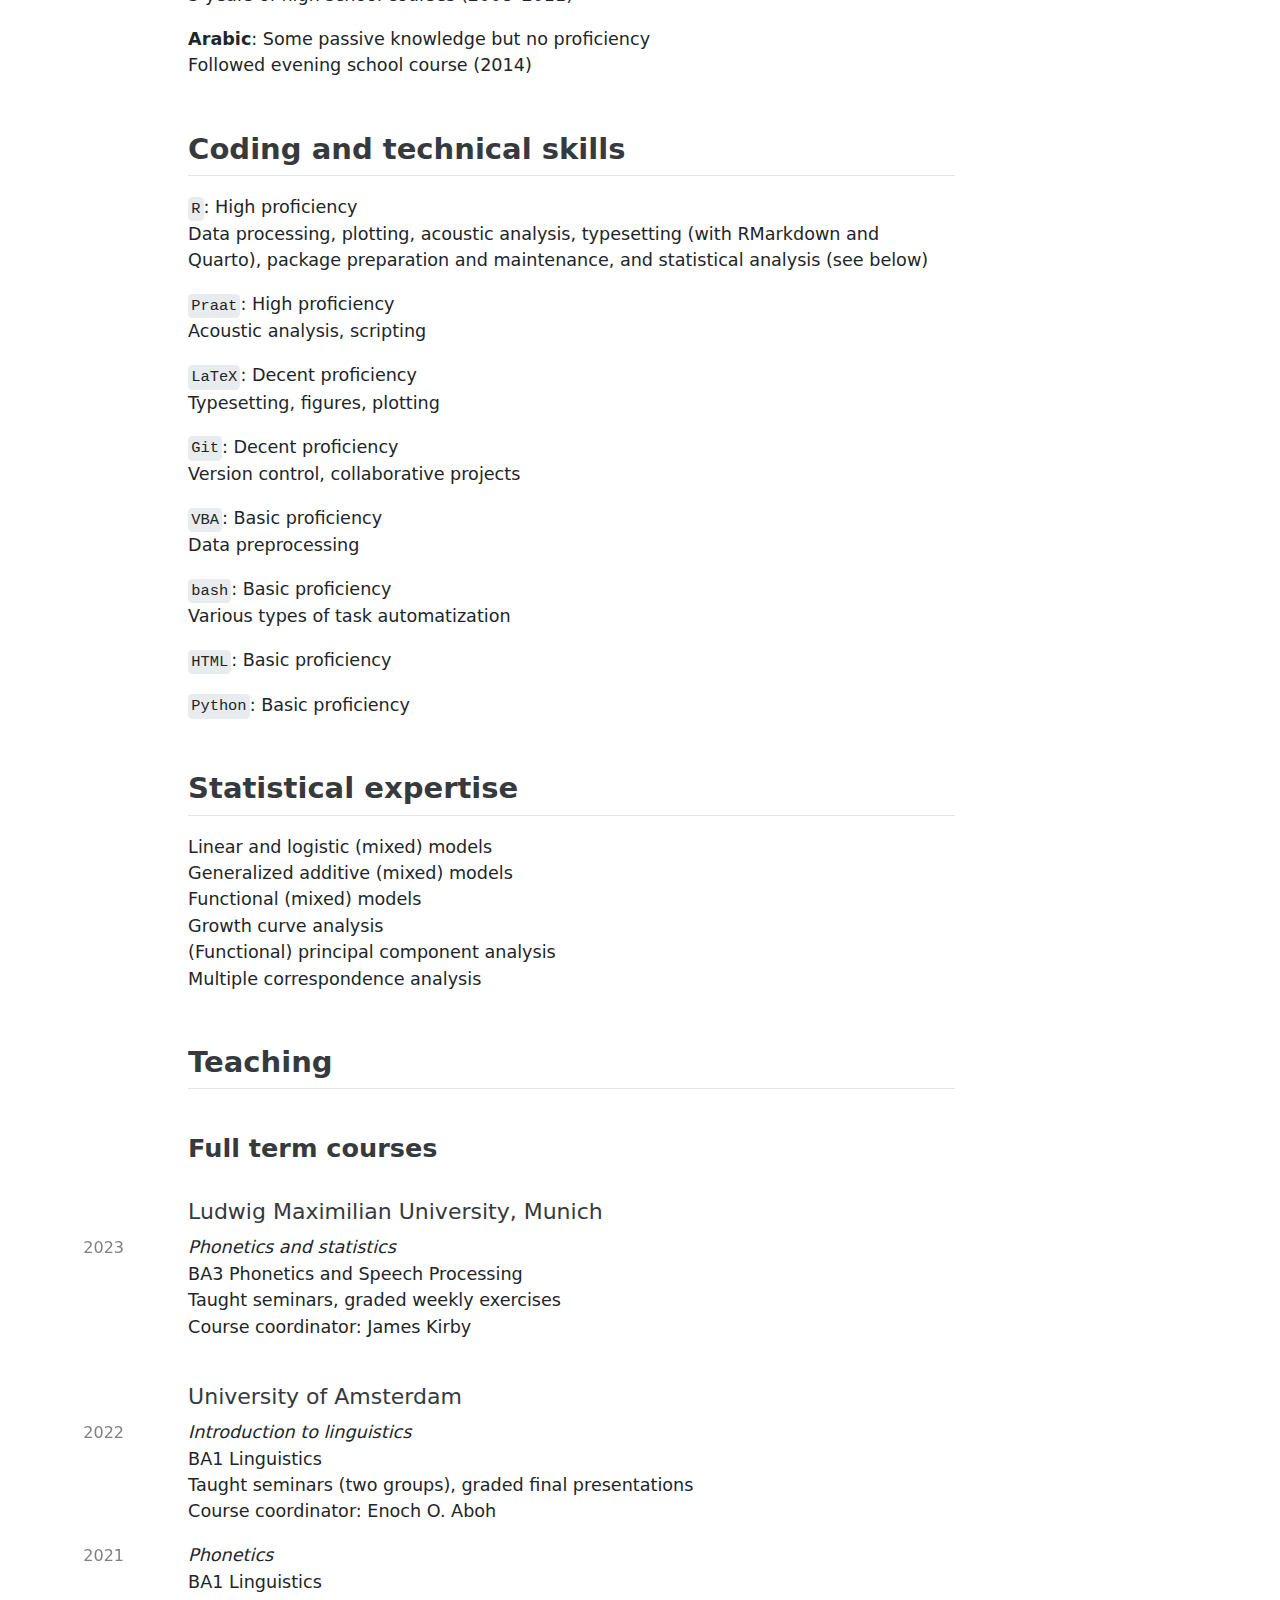
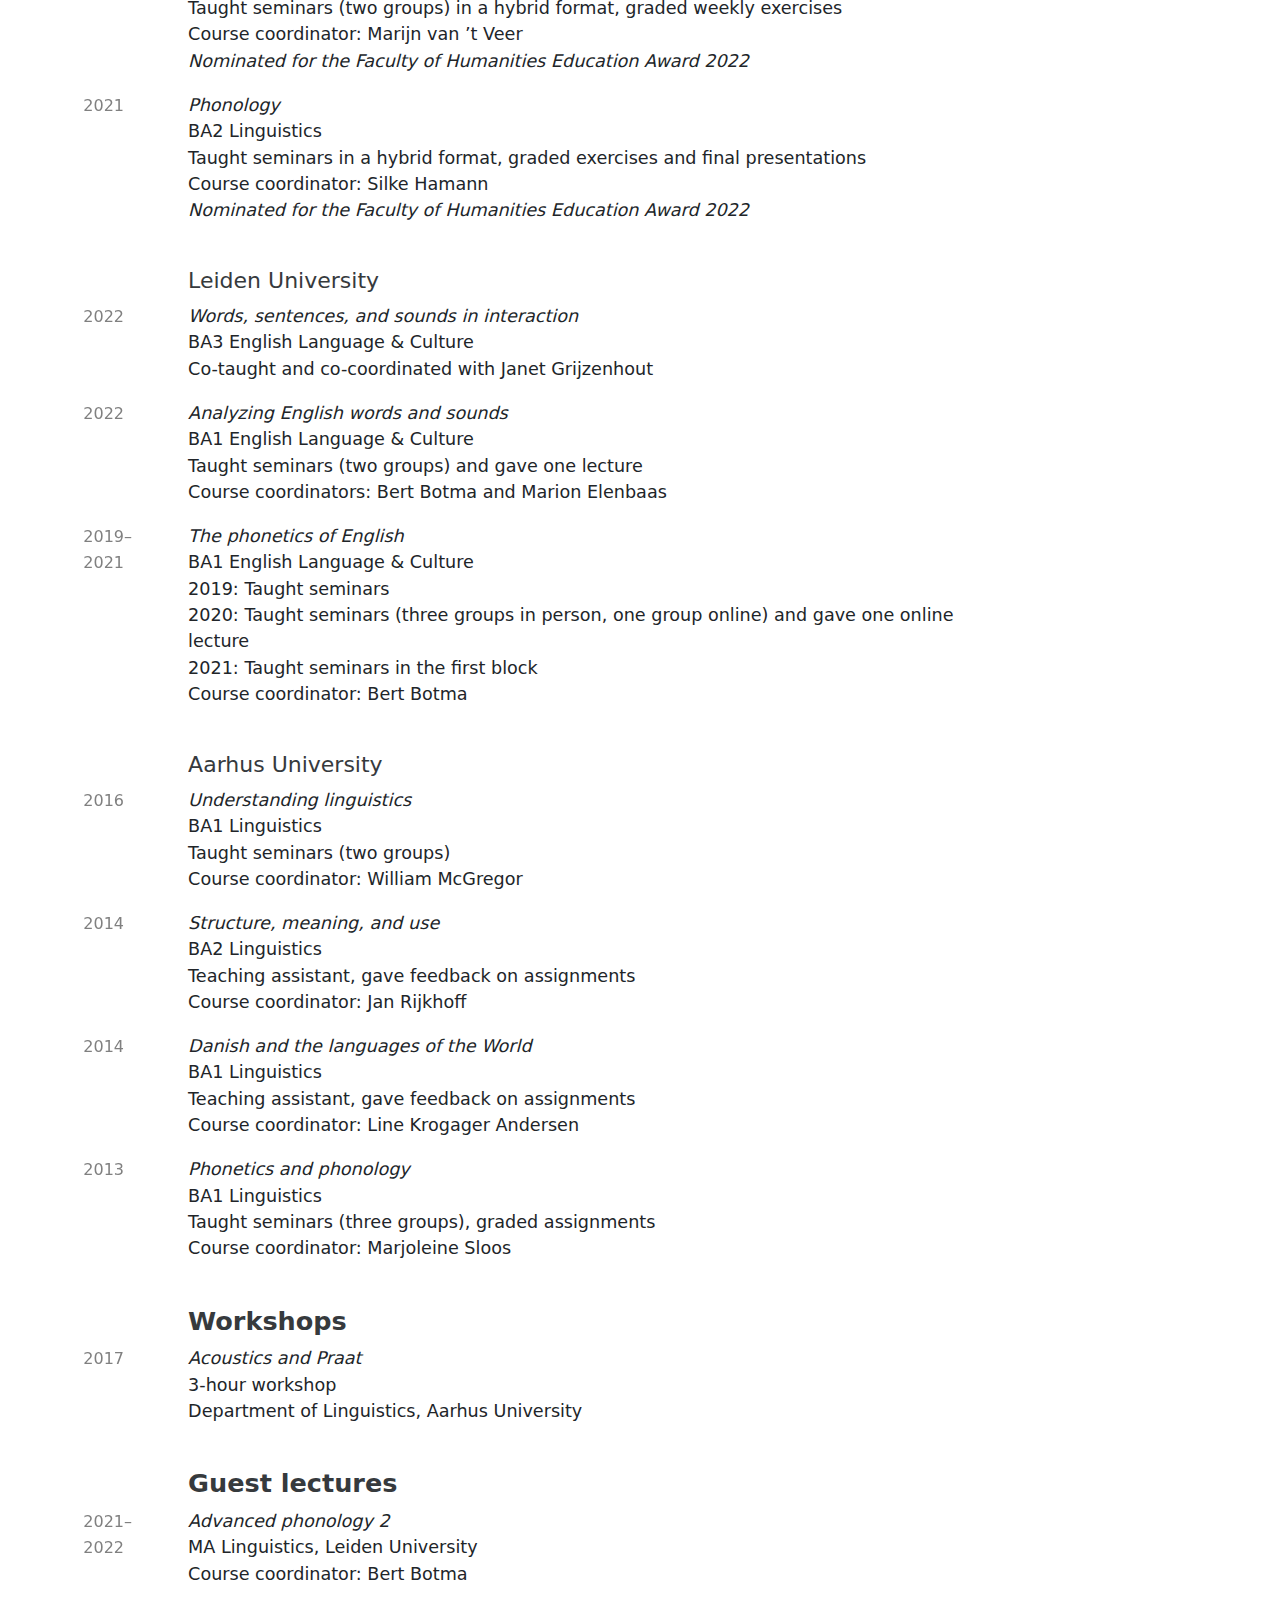
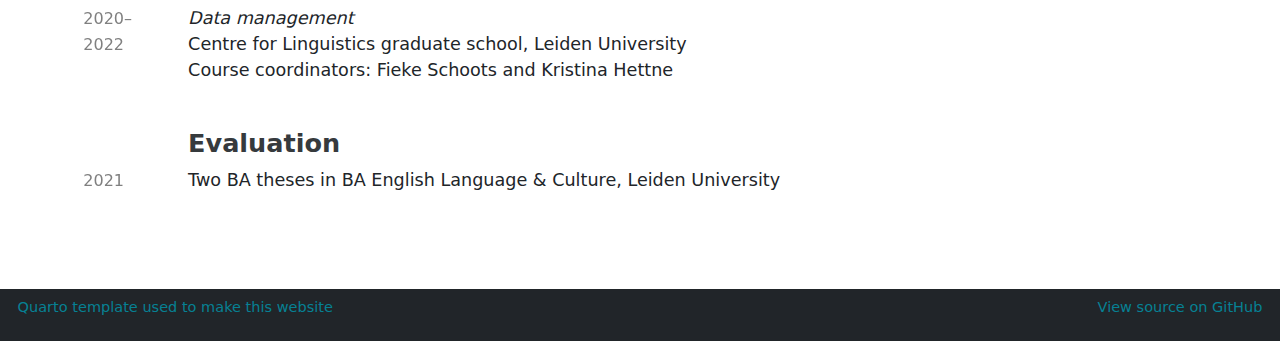
==== commit 4a98c18d: "australia update" ====
--- a/docs/cv/index.html
+++ b/docs/cv/index.html
@@ -255,7 +255,7 @@
 </section>
 <section id="book-chapters" class="level4">
 <h4 class="anchored" data-anchor-id="book-chapters">Book chapters</h4>
-<p>Springer (2023)</p>
+<p>Brill (2024) <br> Springer (2023)</p>
 </section>
 <section id="proceedings-articles" class="level4">
 <h4 class="anchored" data-anchor-id="proceedings-articles">Proceedings articles</h4>
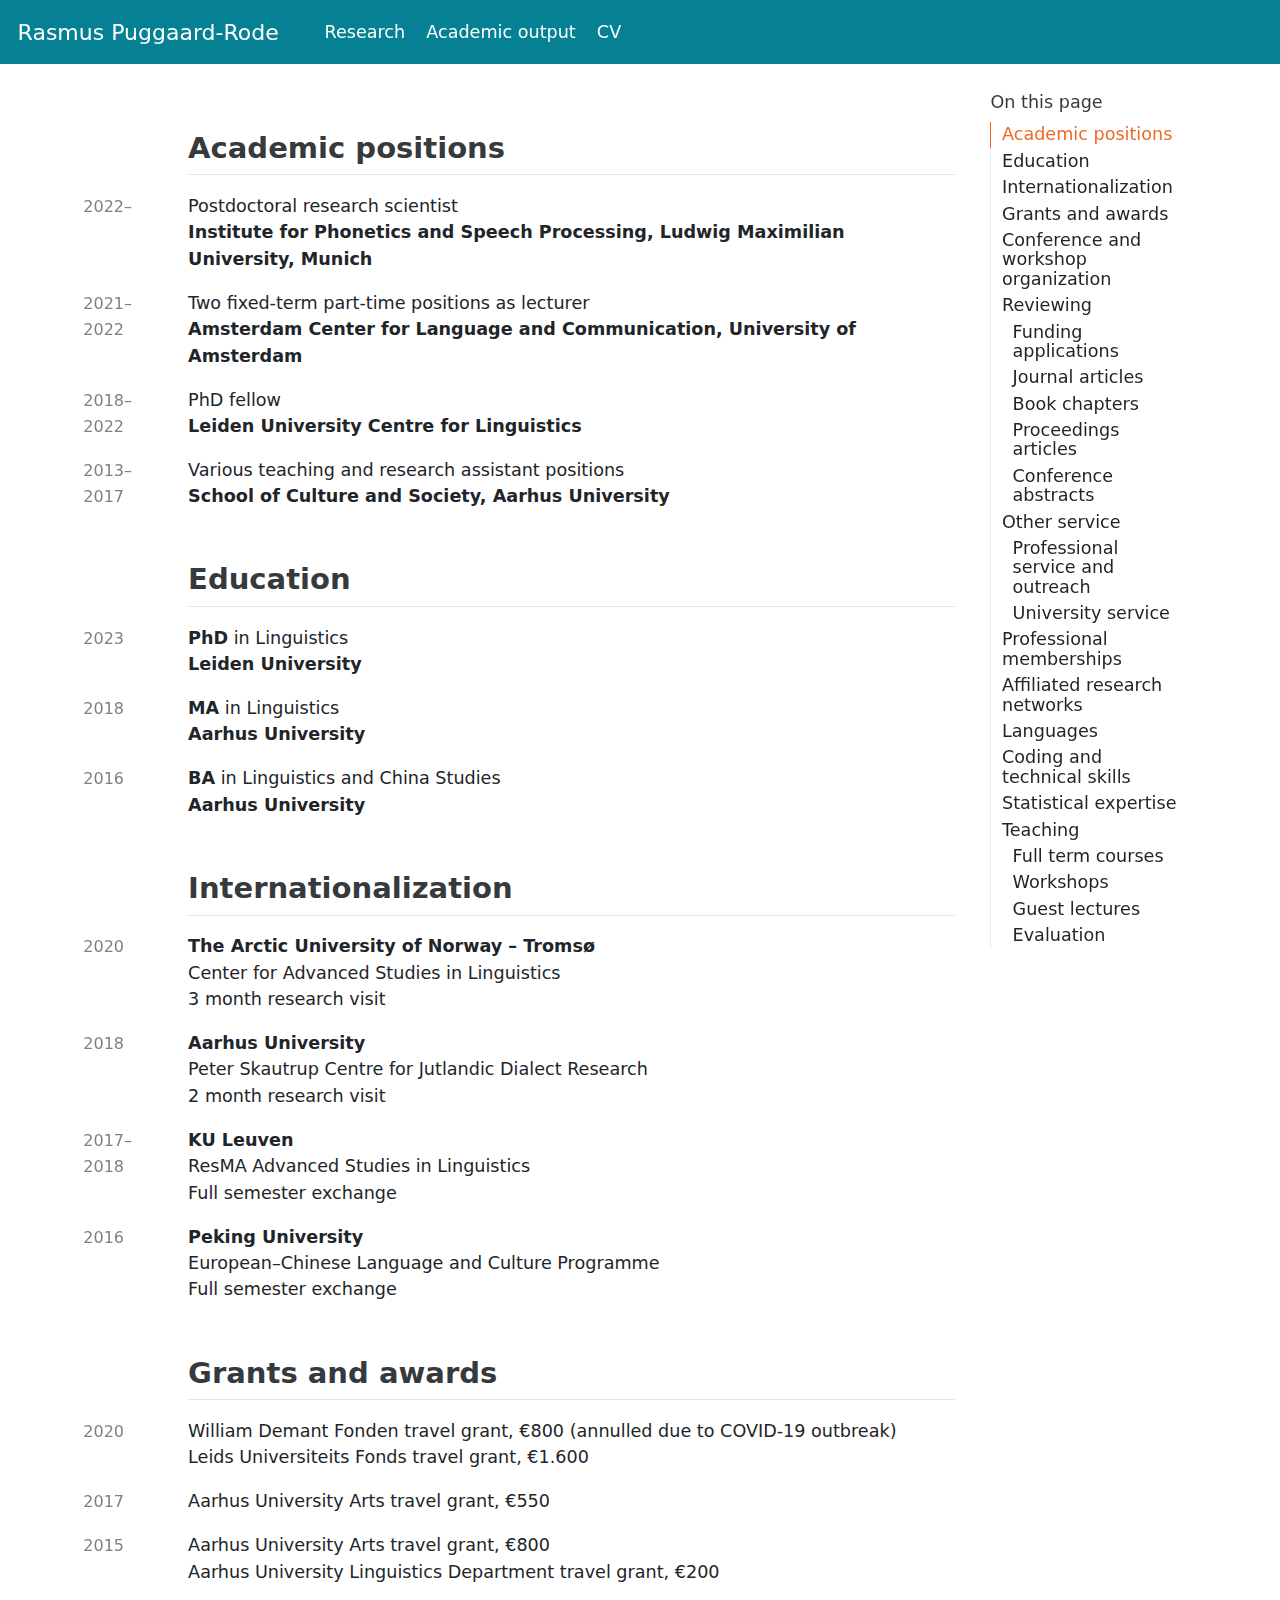
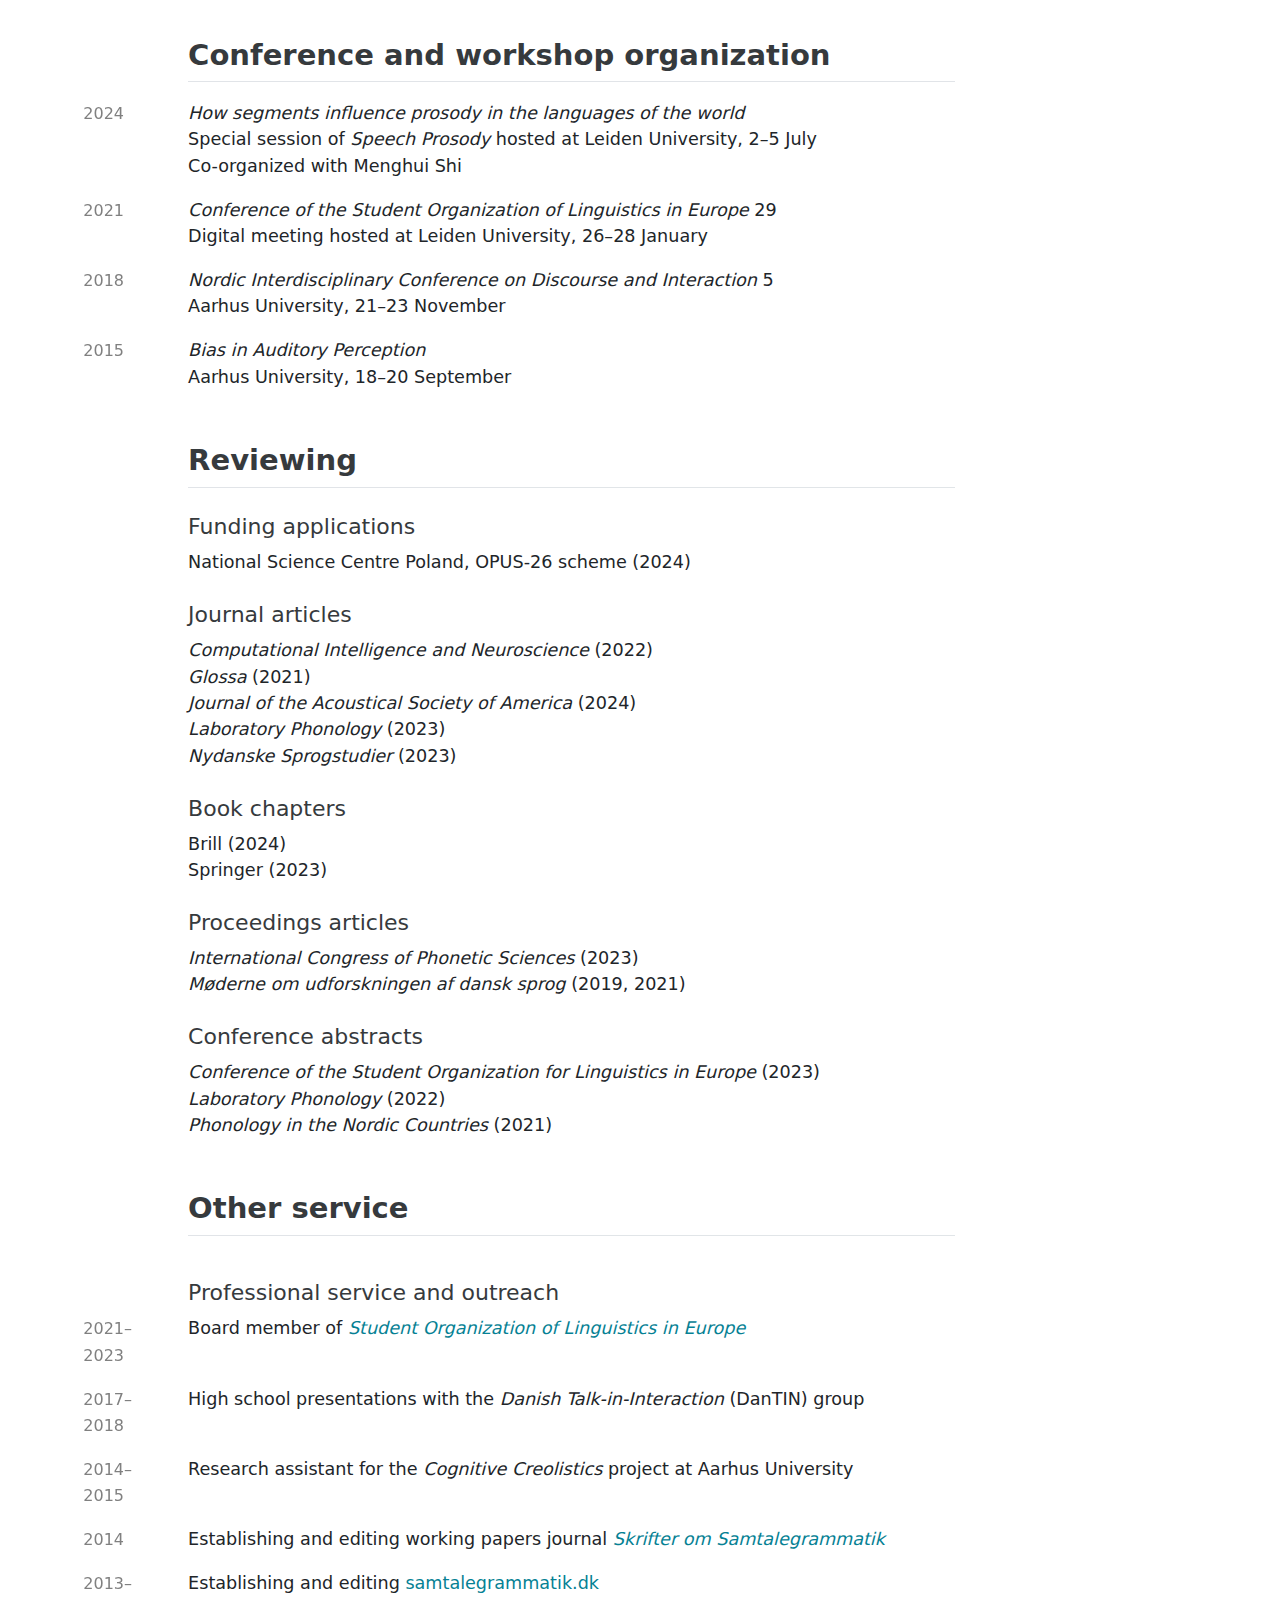
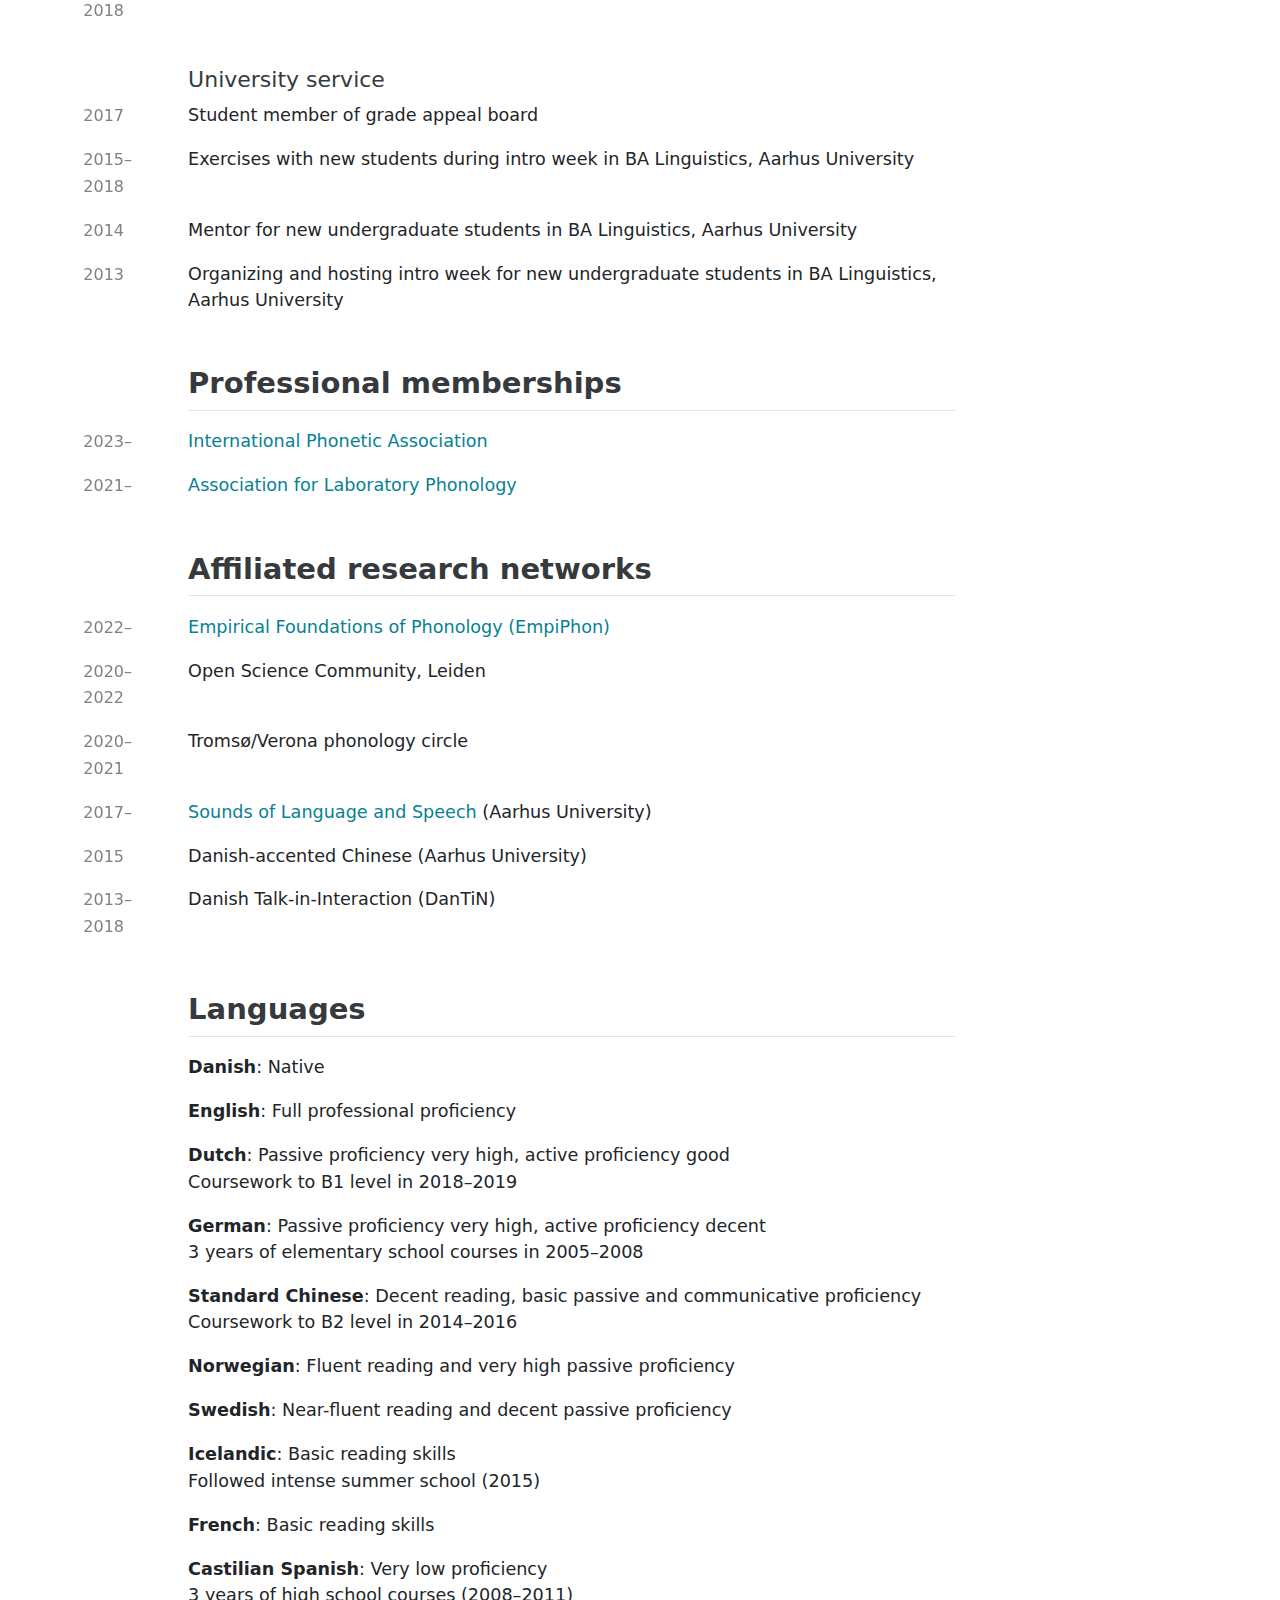
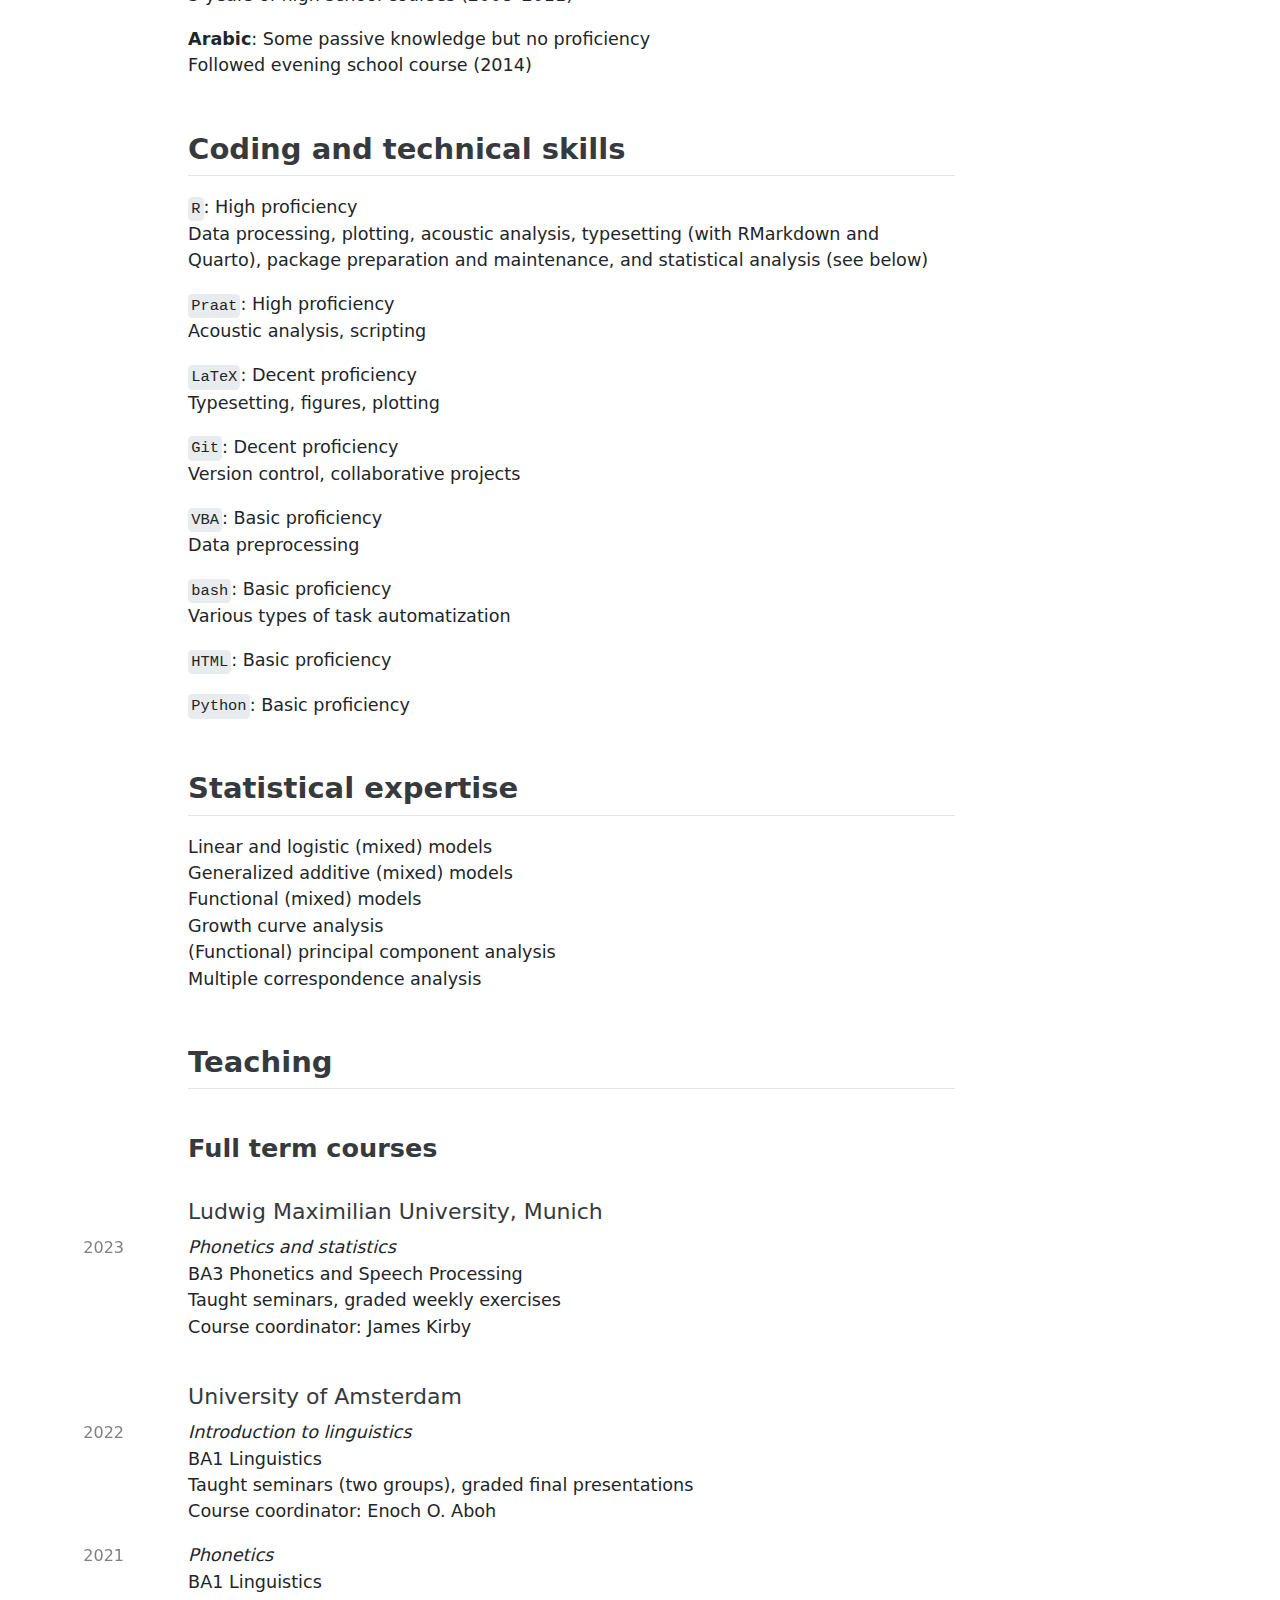
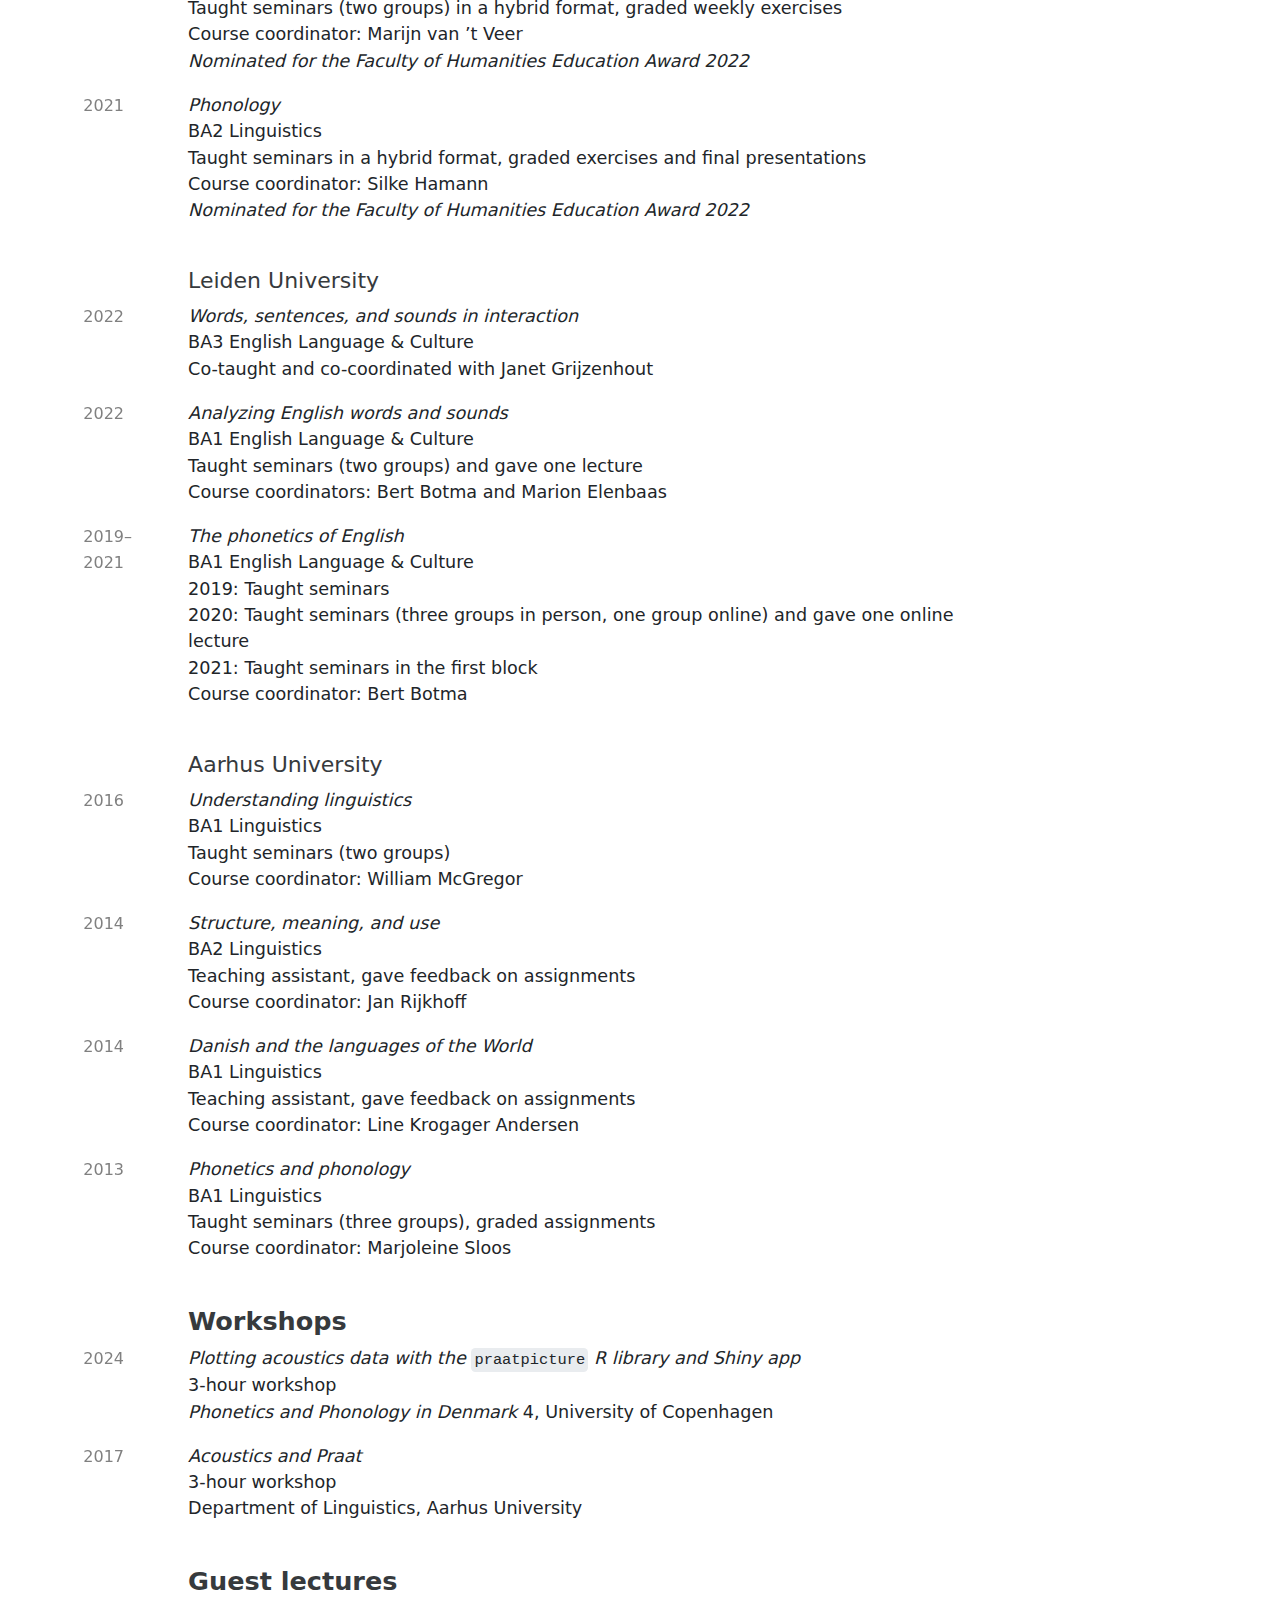
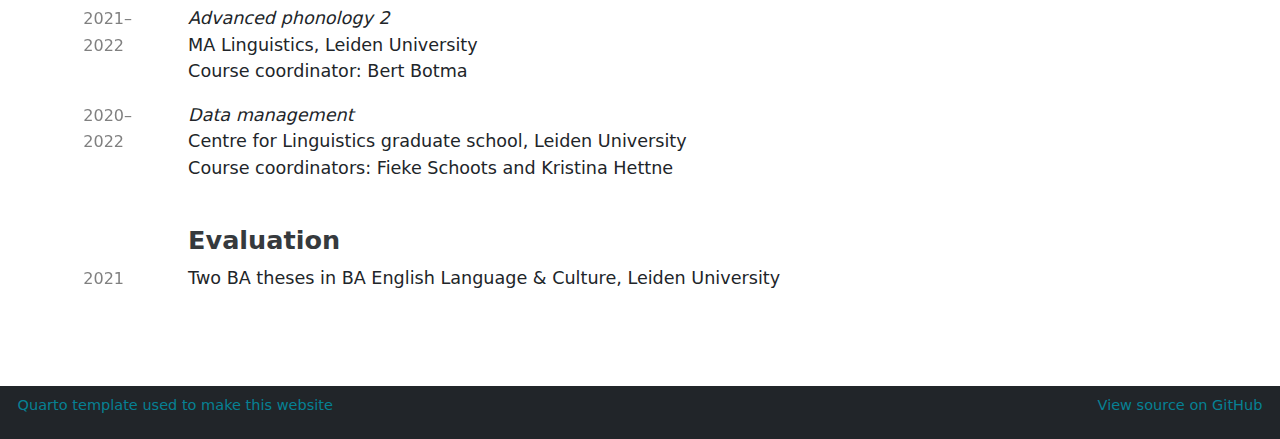
==== commit 1ca3f6a2: "MUDS and ISAPh update" ====
--- a/docs/cv/index.html
+++ b/docs/cv/index.html
@@ -2,7 +2,7 @@
 <html xmlns="http://www.w3.org/1999/xhtml" lang="en" xml:lang="en"><head>
 
 <meta charset="utf-8">
-<meta name="generator" content="quarto-1.3.450">
+<meta name="generator" content="quarto-1.3.433">
 
 <meta name="viewport" content="width=device-width, initial-scale=1.0, user-scalable=yes">
 
@@ -357,6 +357,7 @@
 </section>
 <section id="workshops" class="level3 page-columns page-full">
 <h3 class="anchored" data-anchor-id="workshops">Workshops</h3>
+<p class="page-columns page-full"><span class="column-sidebar"><font size="3" color="grey">2024</font></span> <span class="column-body"><em>Plotting acoustics data with the</em> <code>praatpicture</code> <em>R library and Shiny app</em> <br> 3-hour workshop <br> <em>Phonetics and Phonology in Denmark</em> 4, University of Copenhagen</span></p>
 <p class="page-columns page-full"><span class="column-sidebar"><font size="3" color="grey">2017</font></span> <span class="column-body"><em>Acoustics and Praat</em> <br> 3-hour workshop <br> Department of Linguistics, Aarhus University</span></p>
 </section>
 <section id="guest-lectures" class="level3 page-columns page-full">
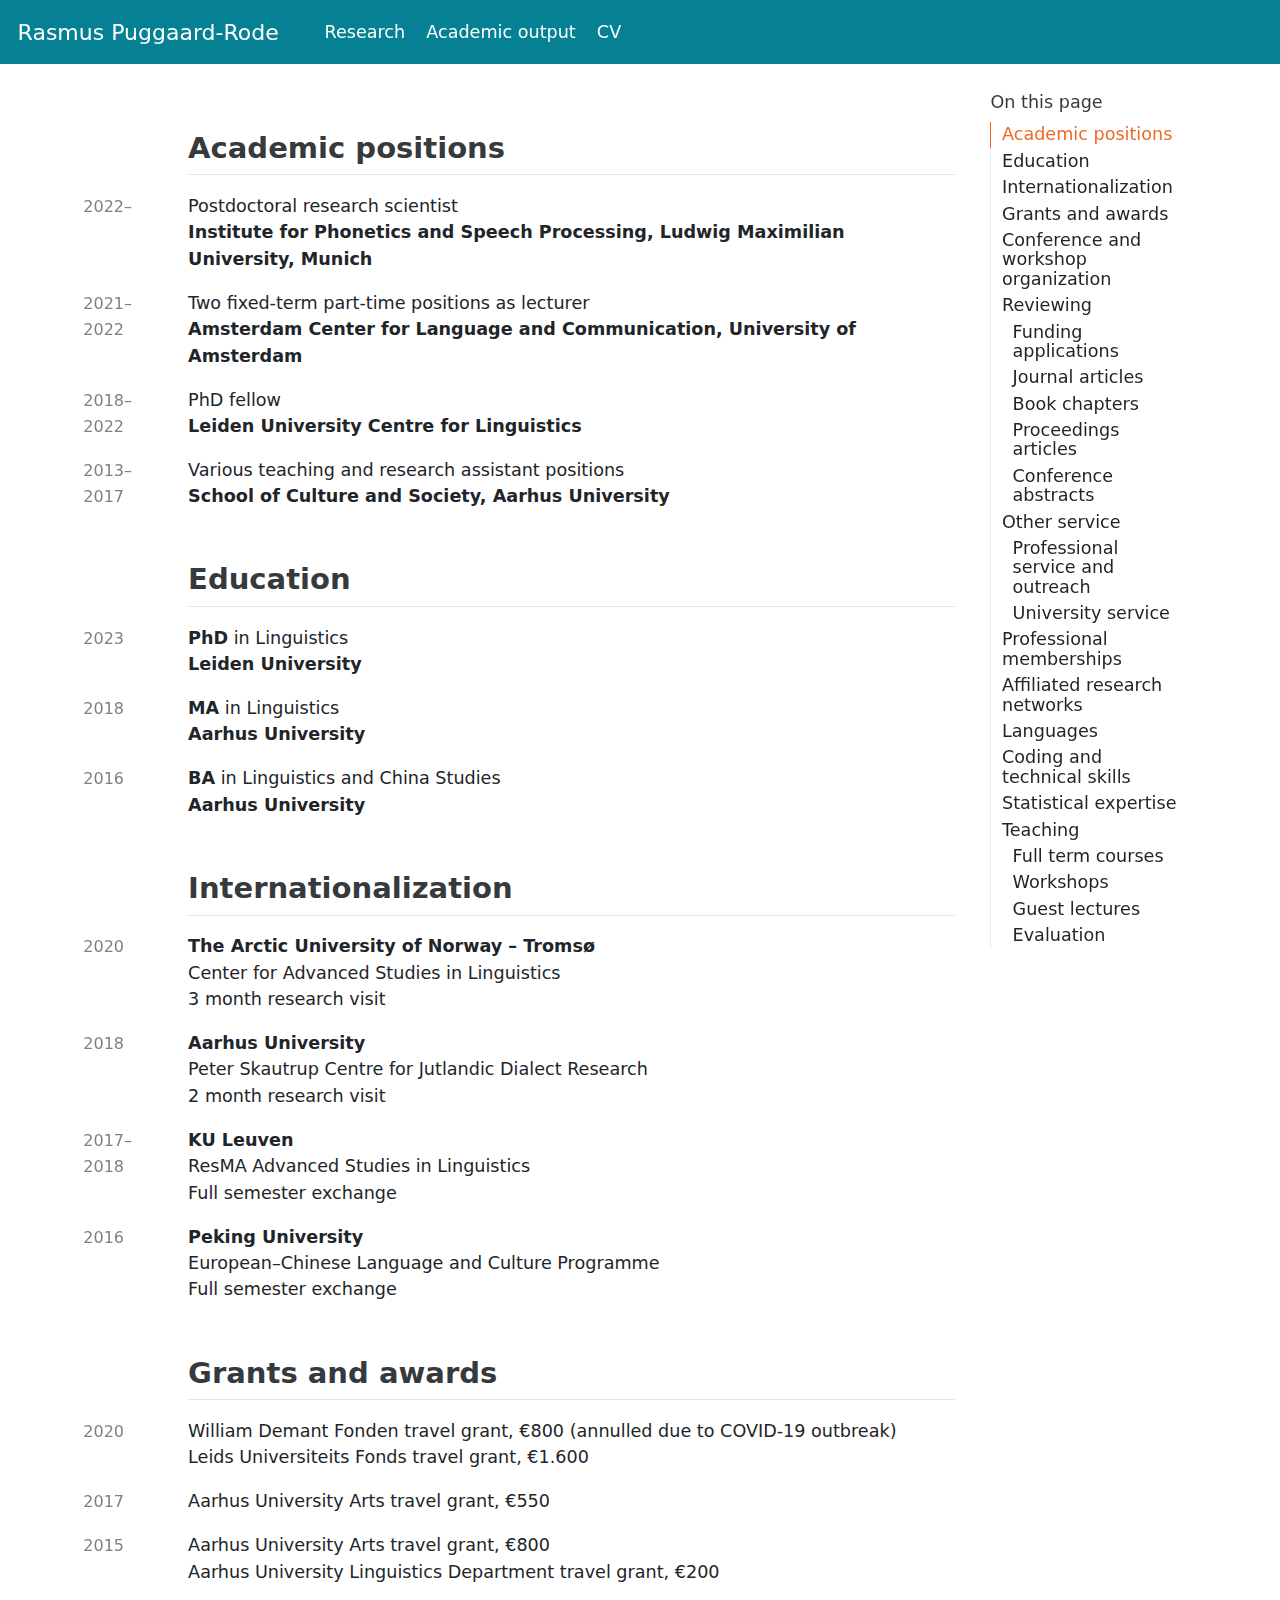
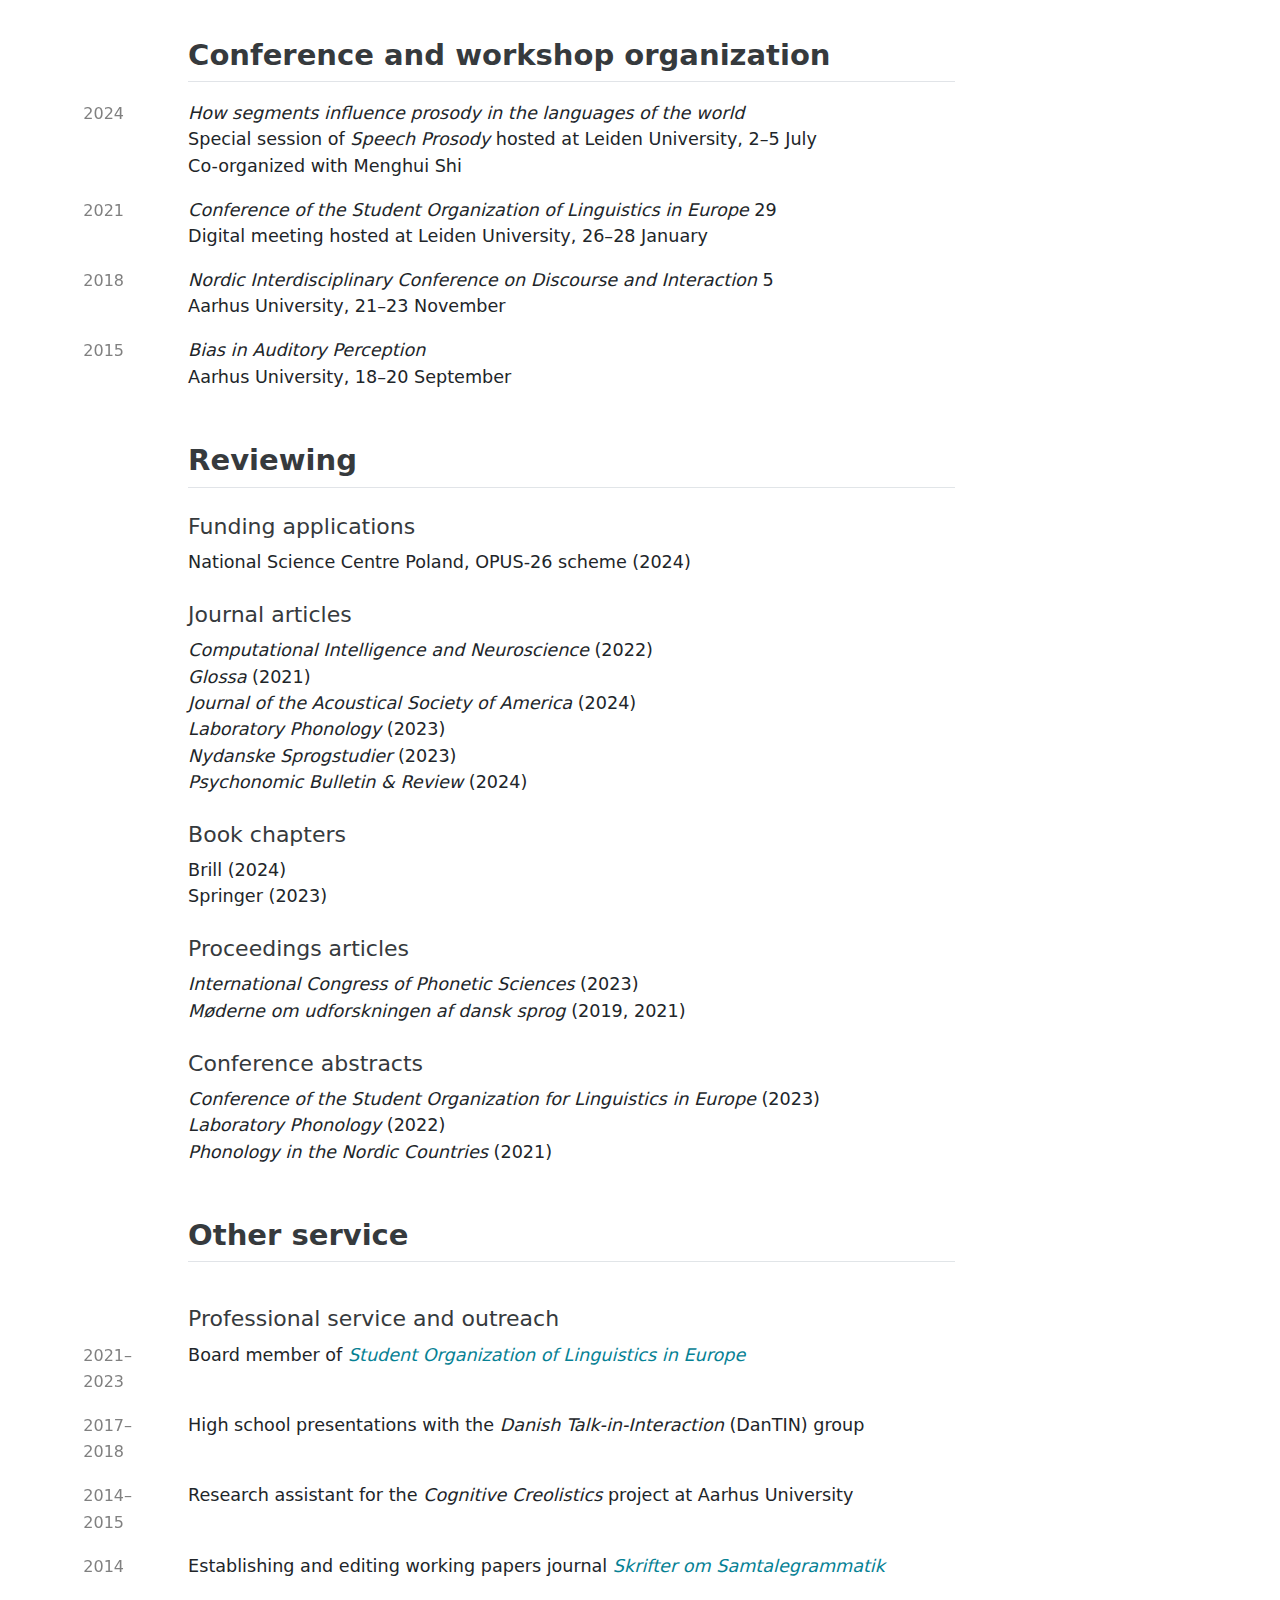
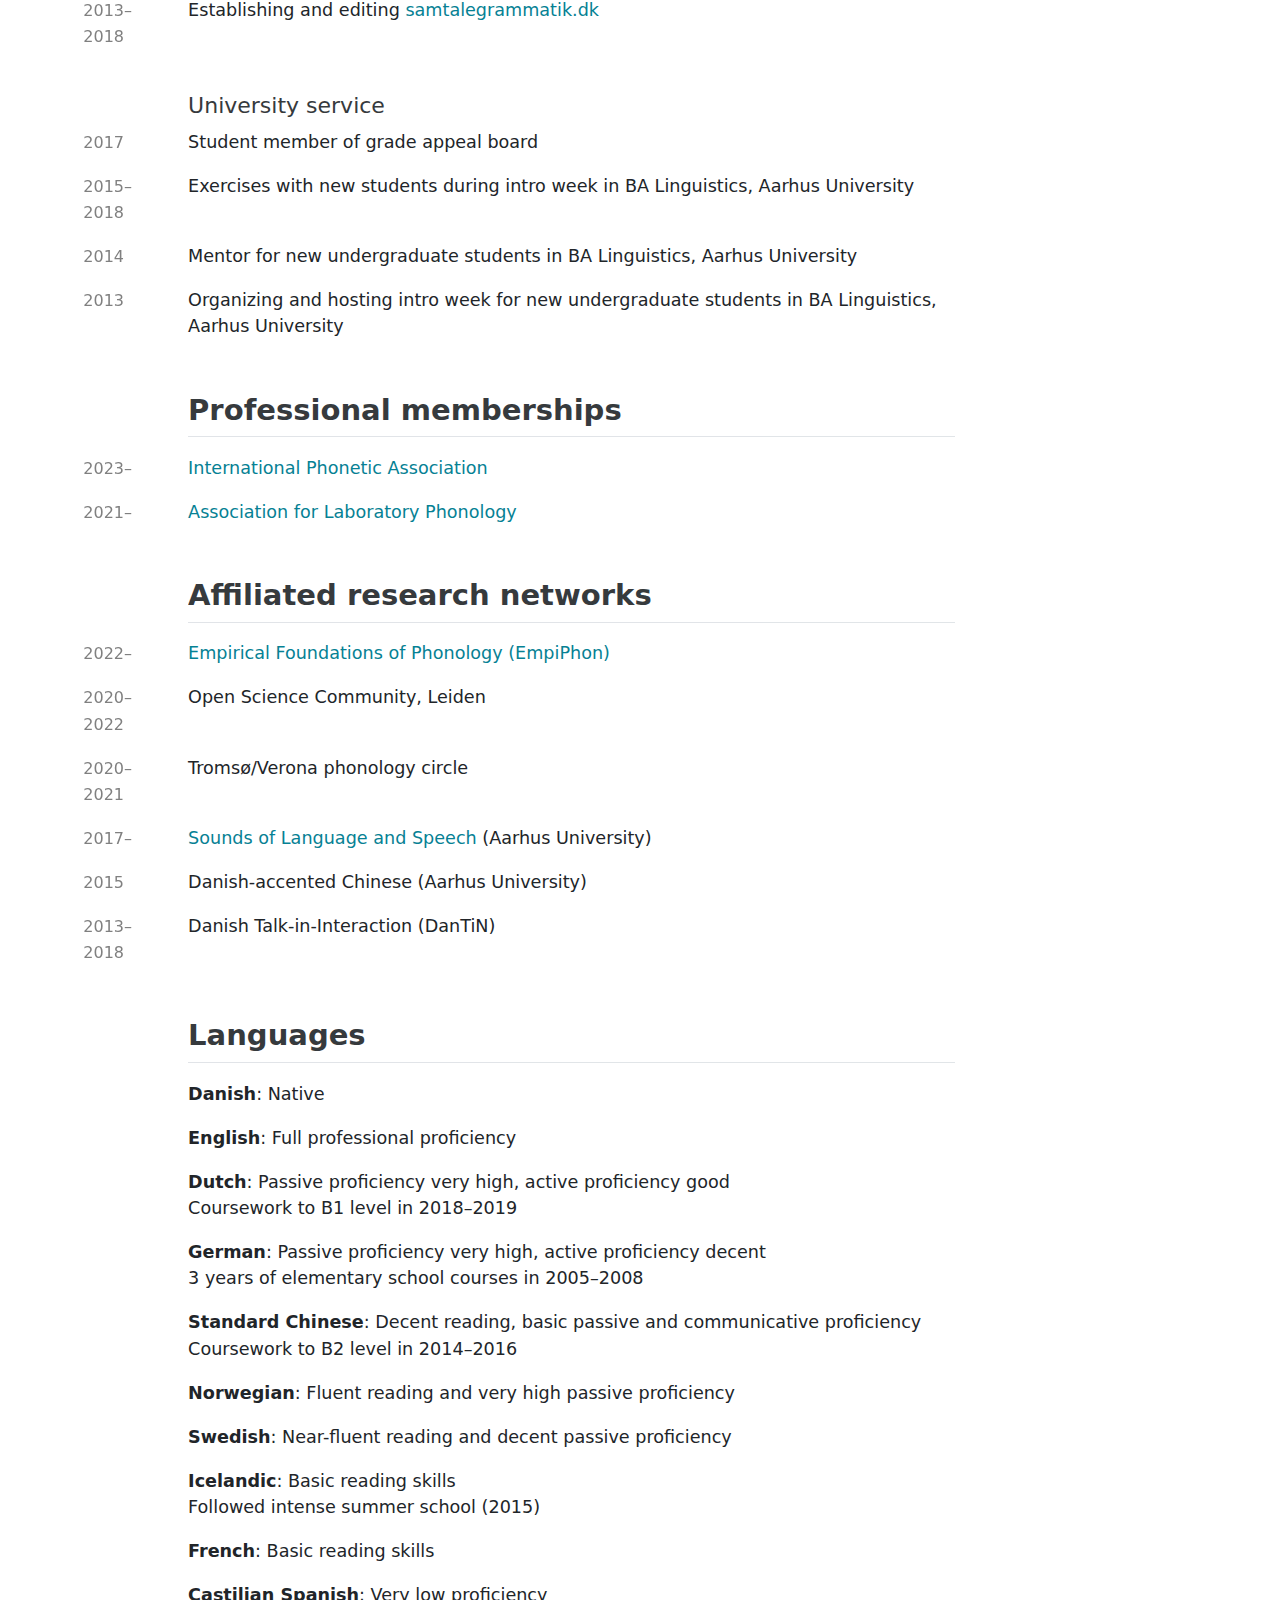
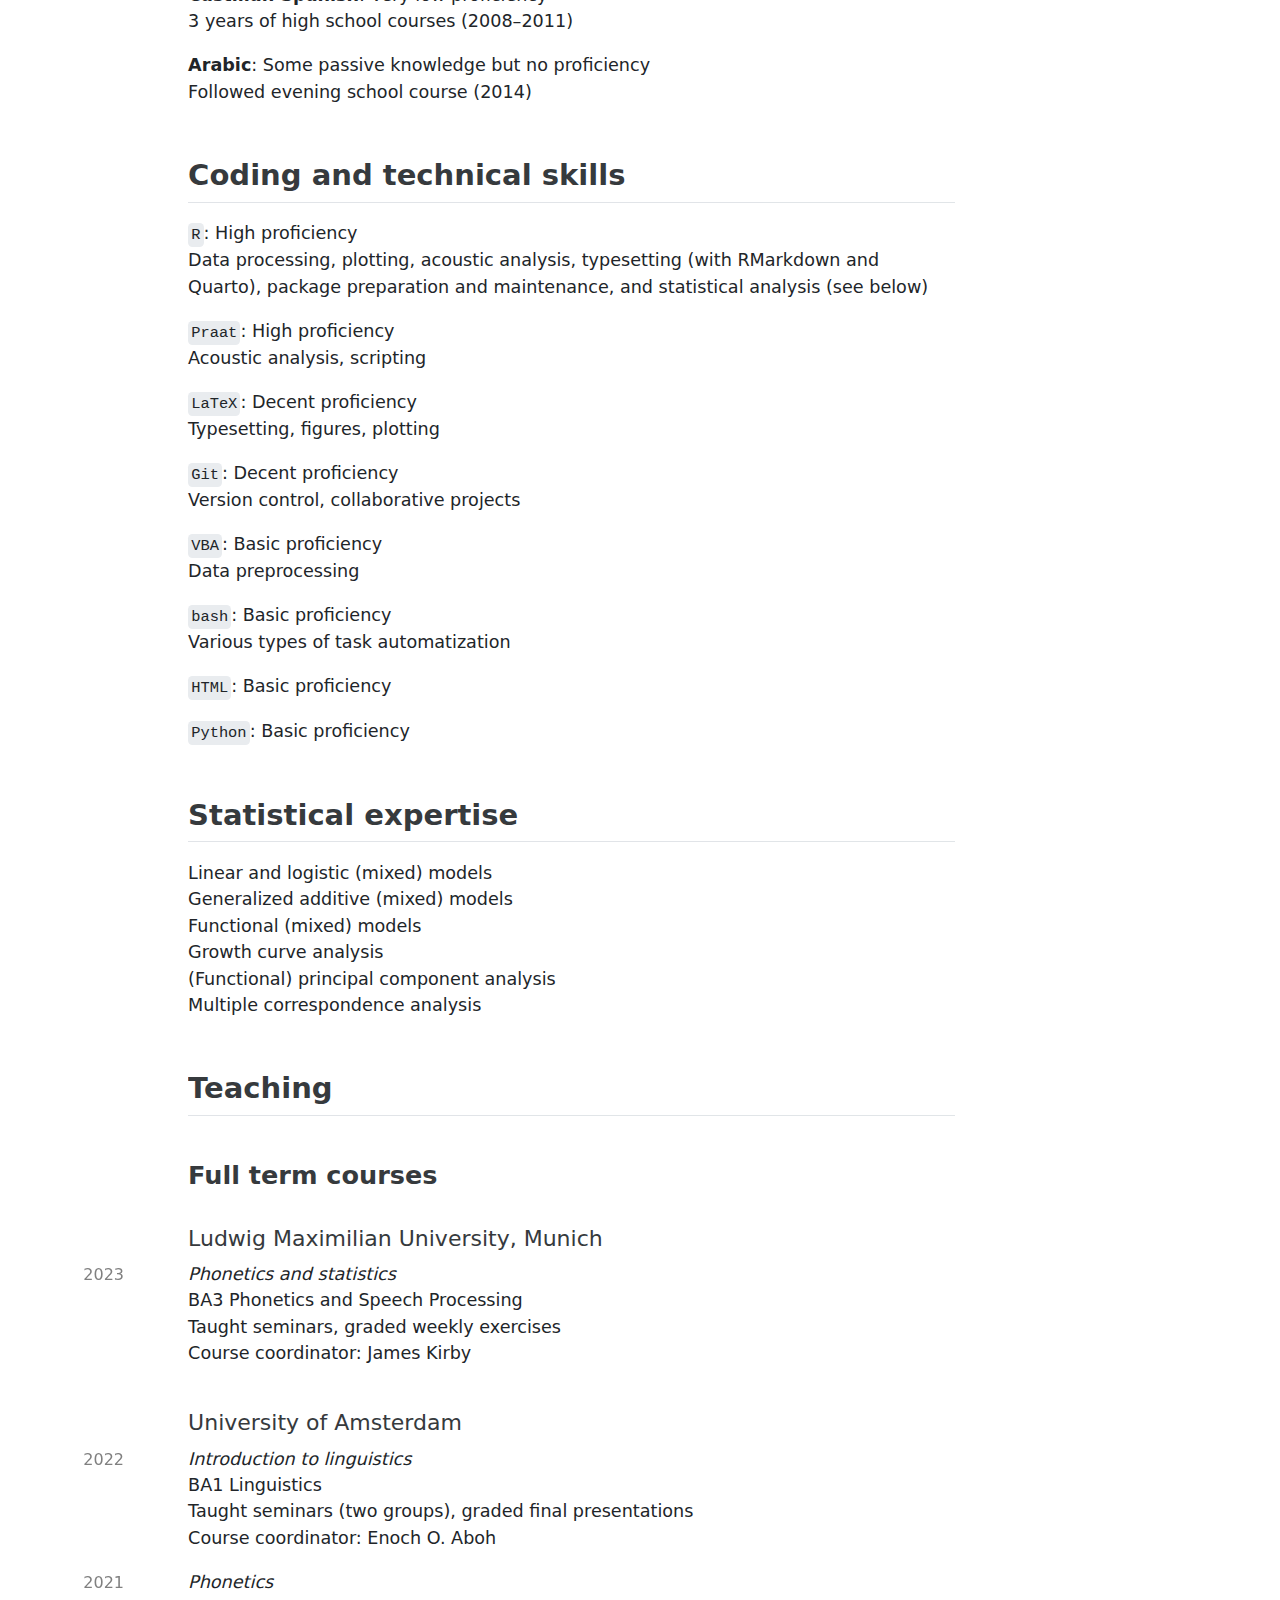
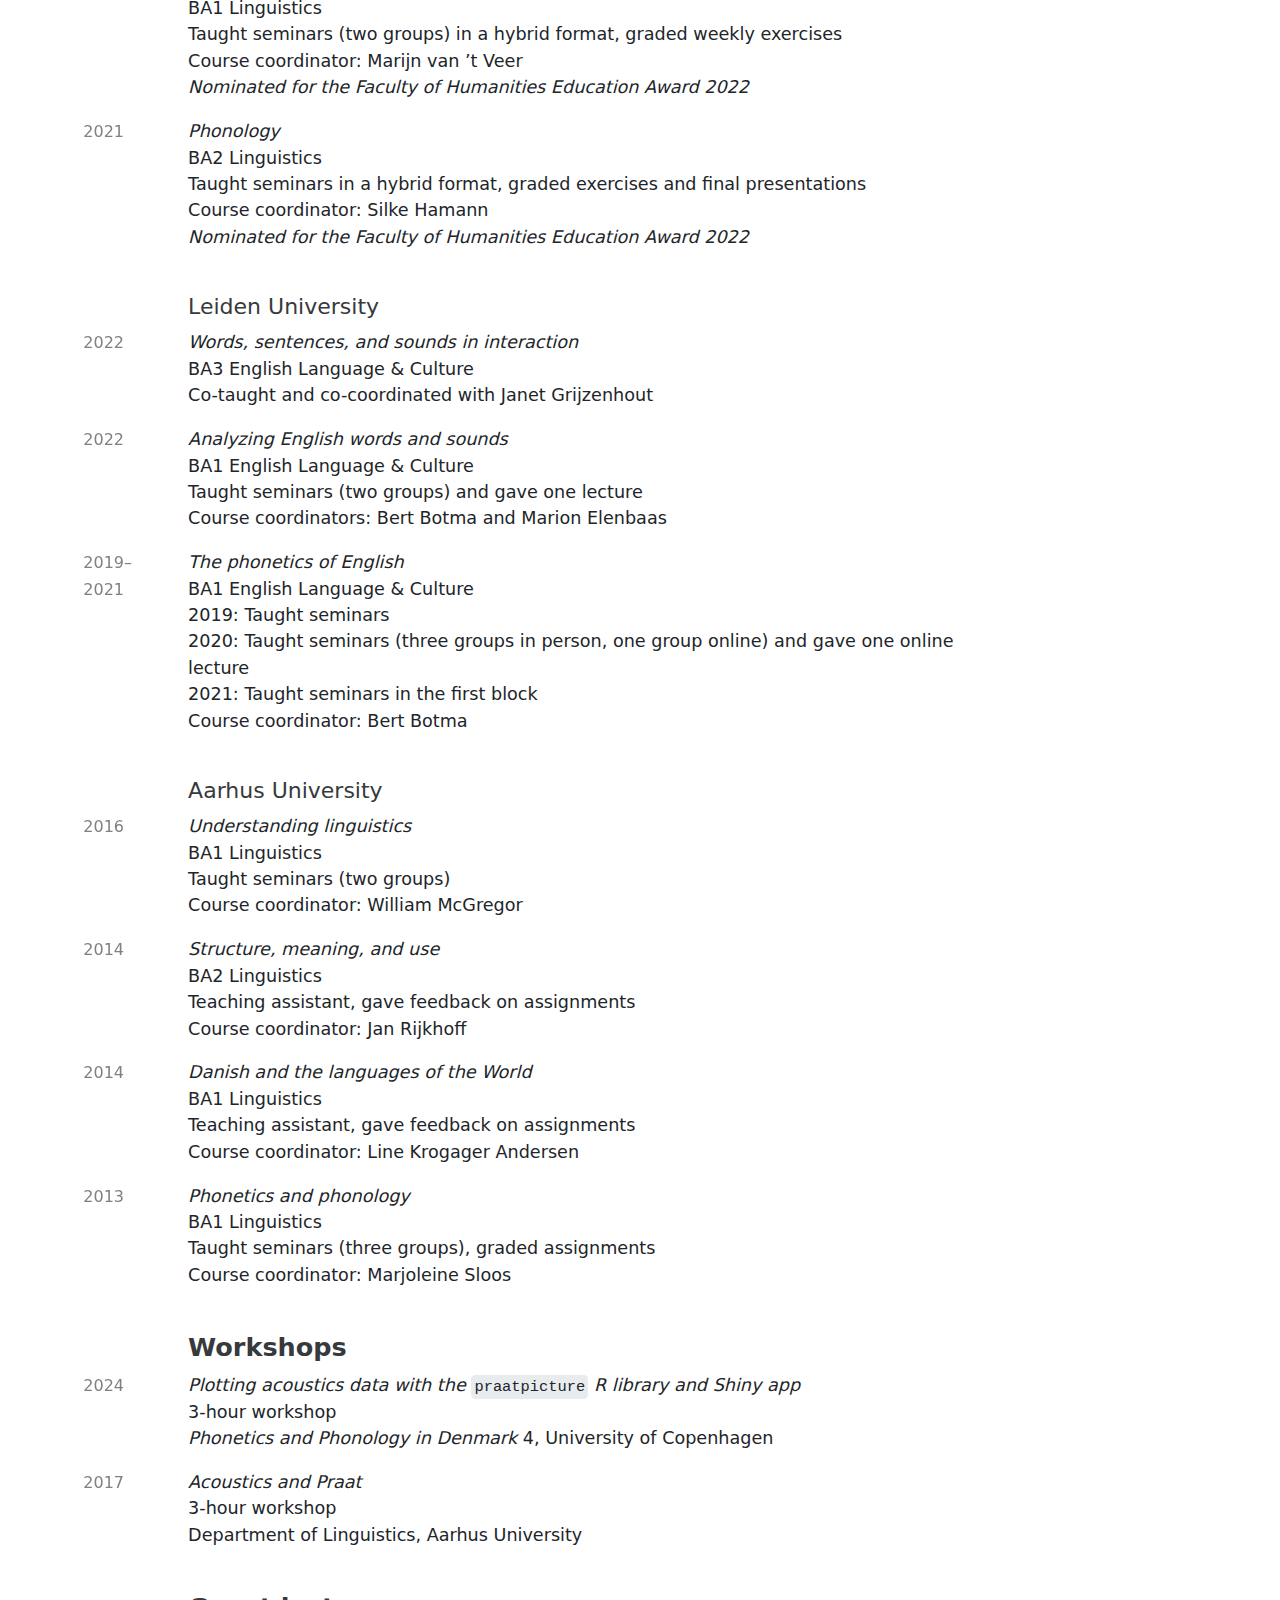
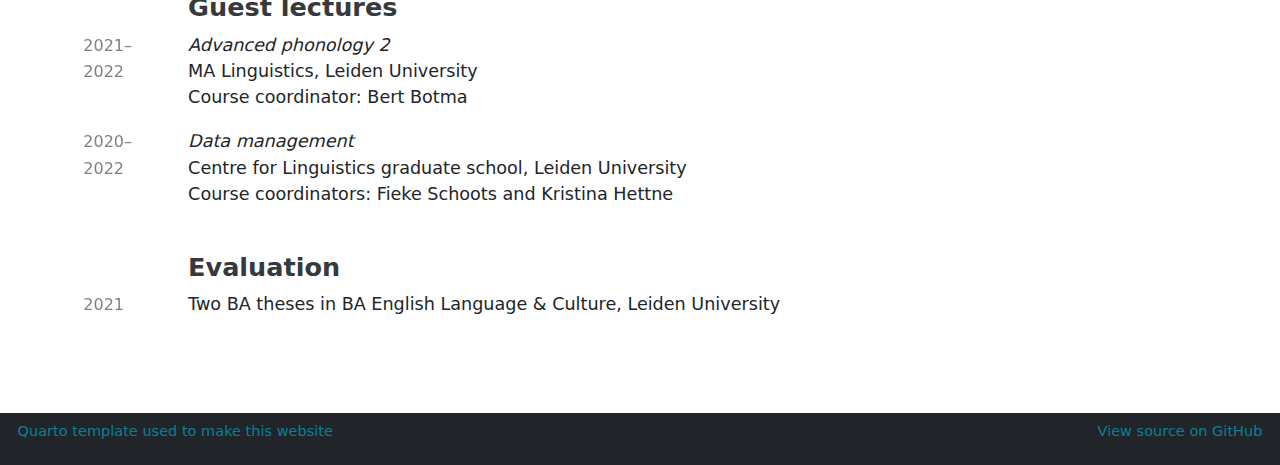
==== commit 8b3a3c8d: "denmark update" ====
--- a/docs/cv/index.html
+++ b/docs/cv/index.html
@@ -2,7 +2,7 @@
 <html xmlns="http://www.w3.org/1999/xhtml" lang="en" xml:lang="en"><head>
 
 <meta charset="utf-8">
-<meta name="generator" content="quarto-1.3.433">
+<meta name="generator" content="quarto-1.3.450">
 
 <meta name="viewport" content="width=device-width, initial-scale=1.0, user-scalable=yes">
 
@@ -251,7 +251,7 @@
 </section>
 <section id="journal-articles" class="level4">
 <h4 class="anchored" data-anchor-id="journal-articles">Journal articles</h4>
-<p><em>Computational Intelligence and Neuroscience</em> (2022) <br> <em>Glossa</em> (2021) <br> <em>Journal of the Acoustical Society of America</em> (2024) <br> <em>Laboratory Phonology</em> (2023) <br> <em>Nydanske Sprogstudier</em> (2023)</p>
+<p><em>Computational Intelligence and Neuroscience</em> (2022) <br> <em>Glossa</em> (2021) <br> <em>Journal of the Acoustical Society of America</em> (2024) <br> <em>Laboratory Phonology</em> (2023) <br> <em>Nydanske Sprogstudier</em> (2023) <br> <em>Psychonomic Bulletin &amp; Review</em> (2024)</p>
 </section>
 <section id="book-chapters" class="level4">
 <h4 class="anchored" data-anchor-id="book-chapters">Book chapters</h4>
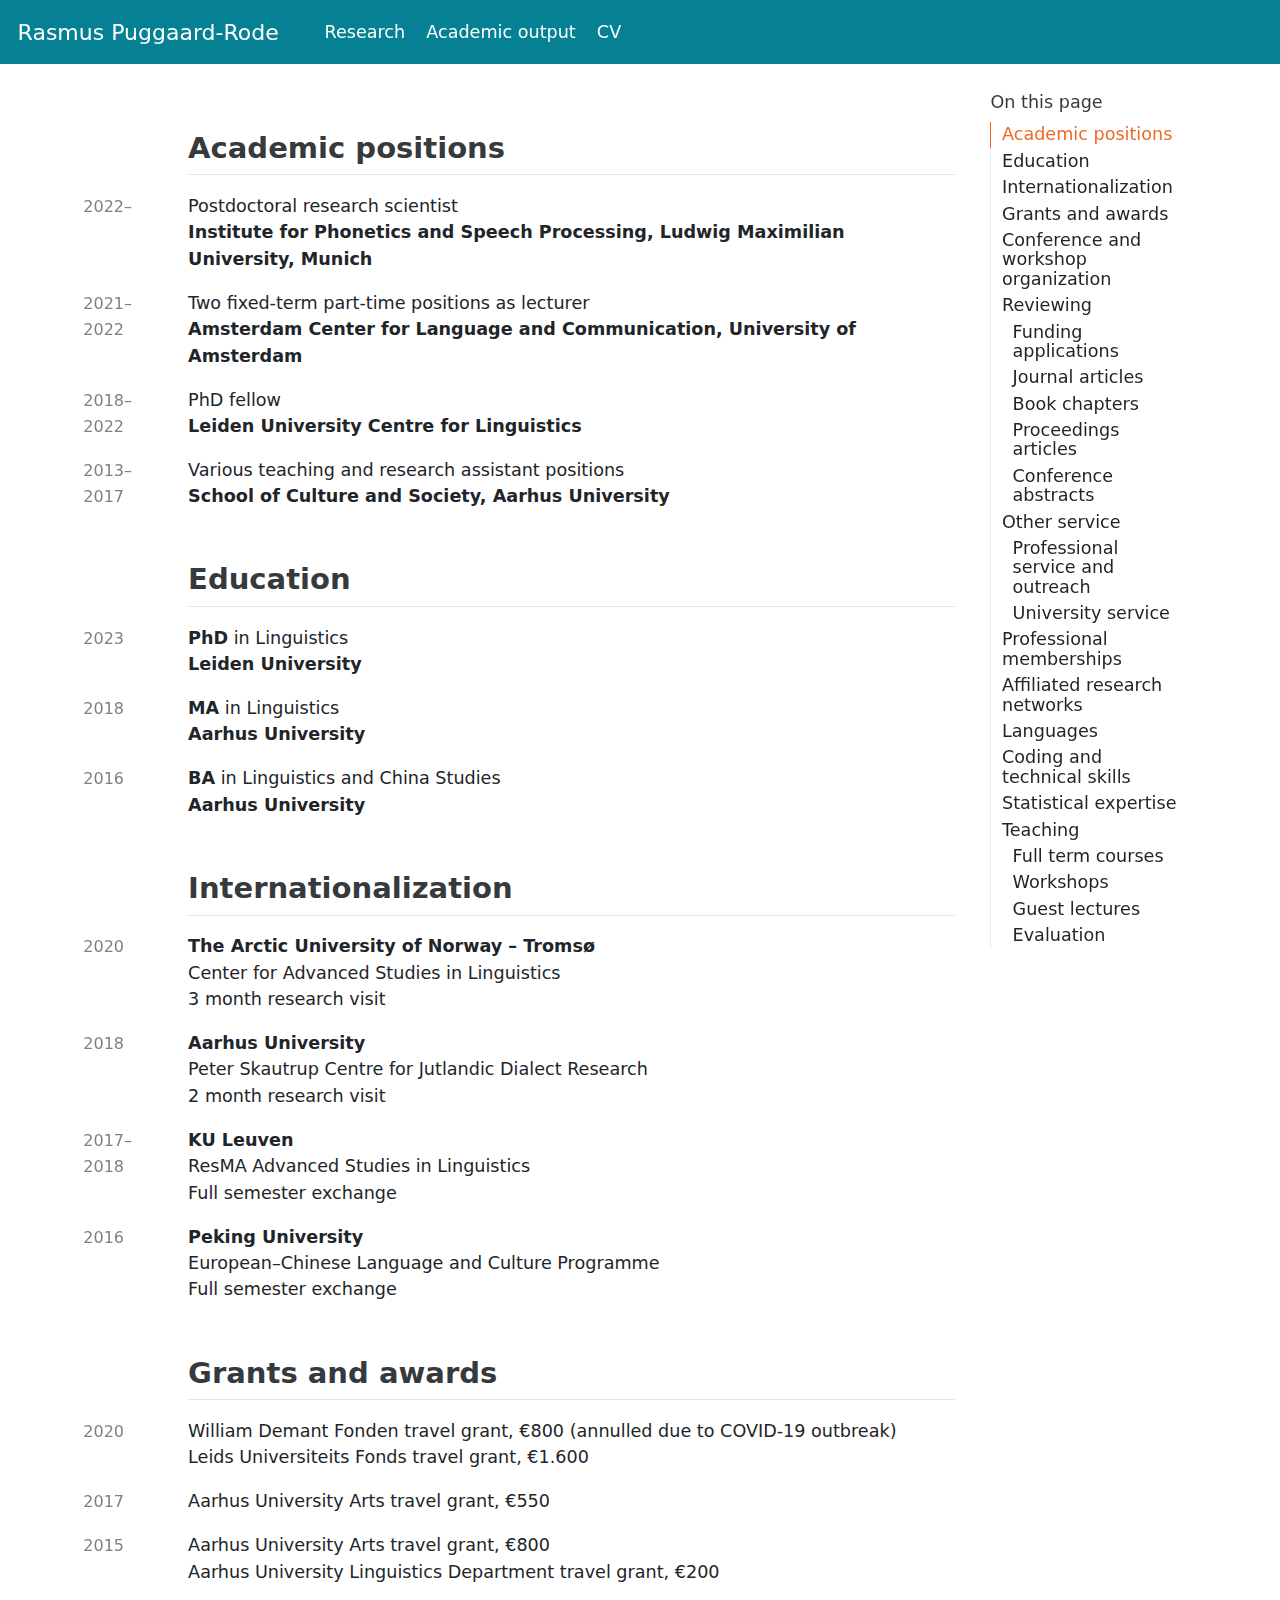
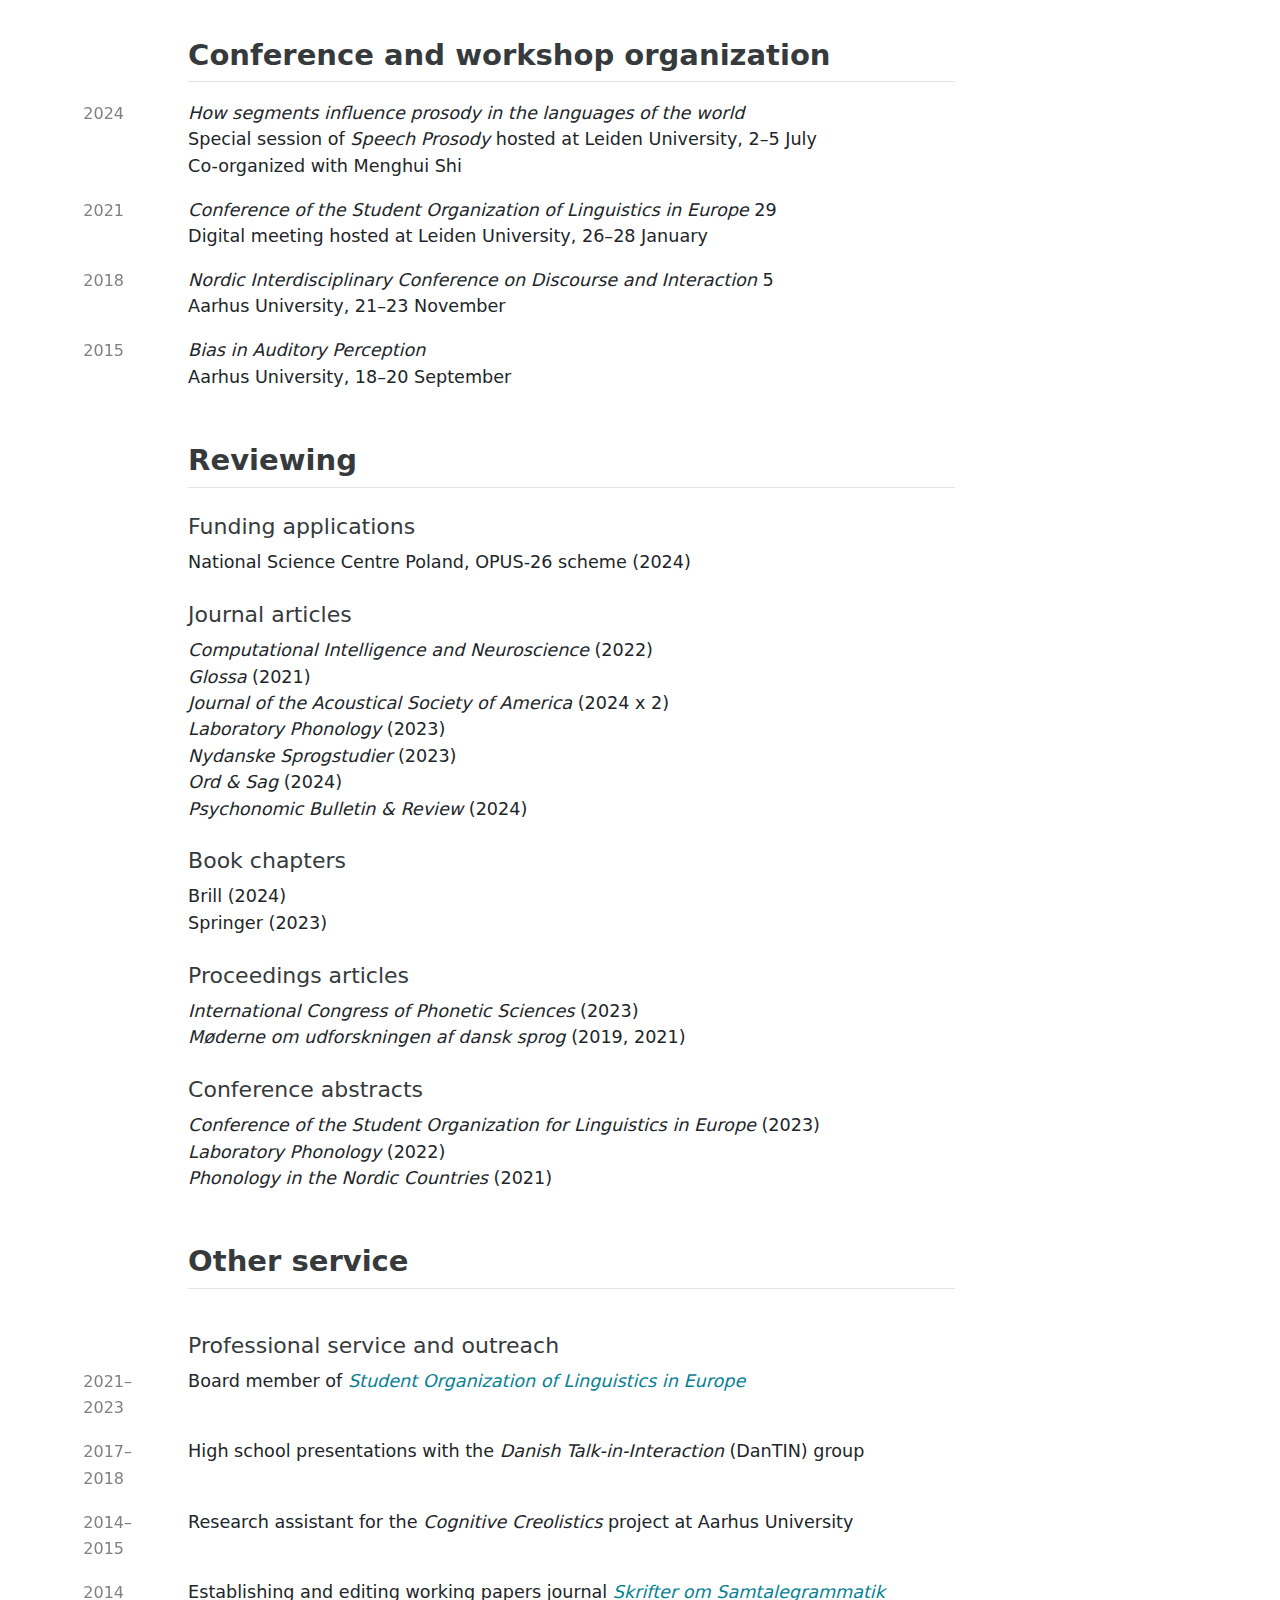
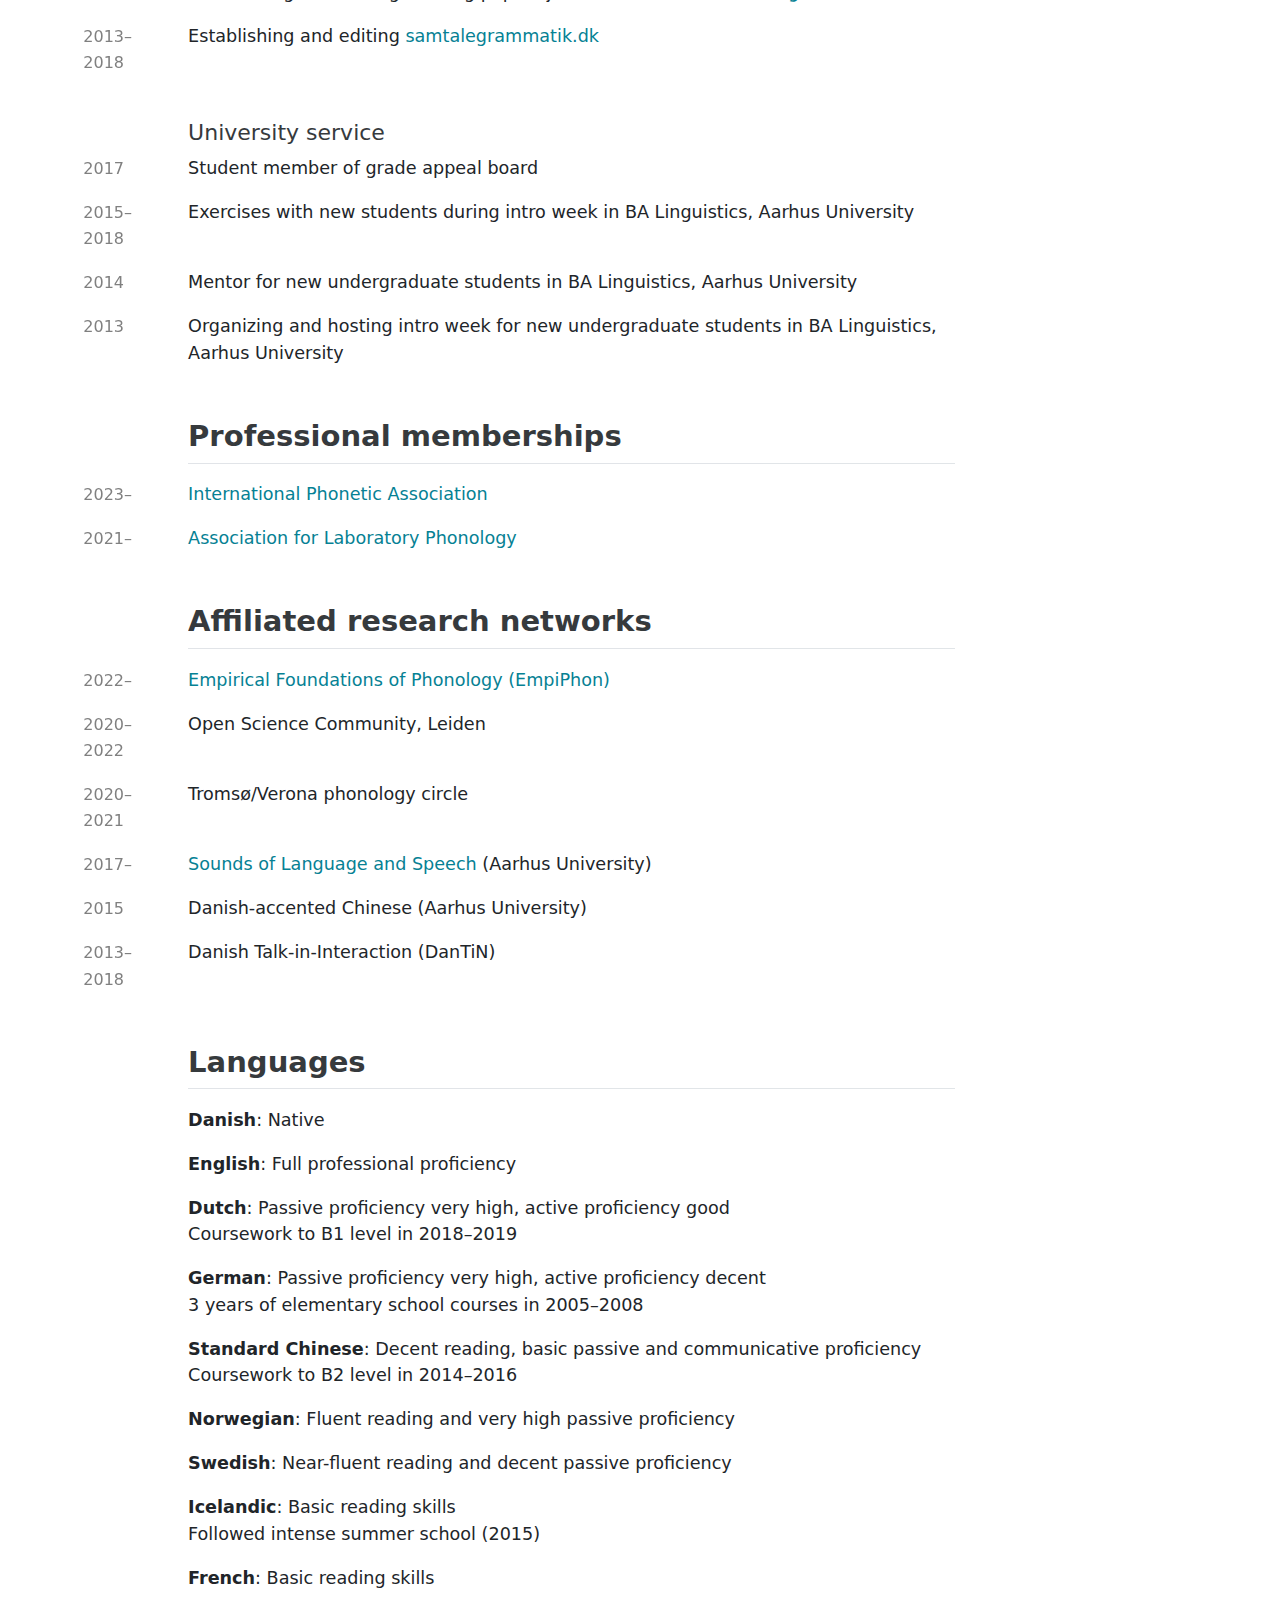
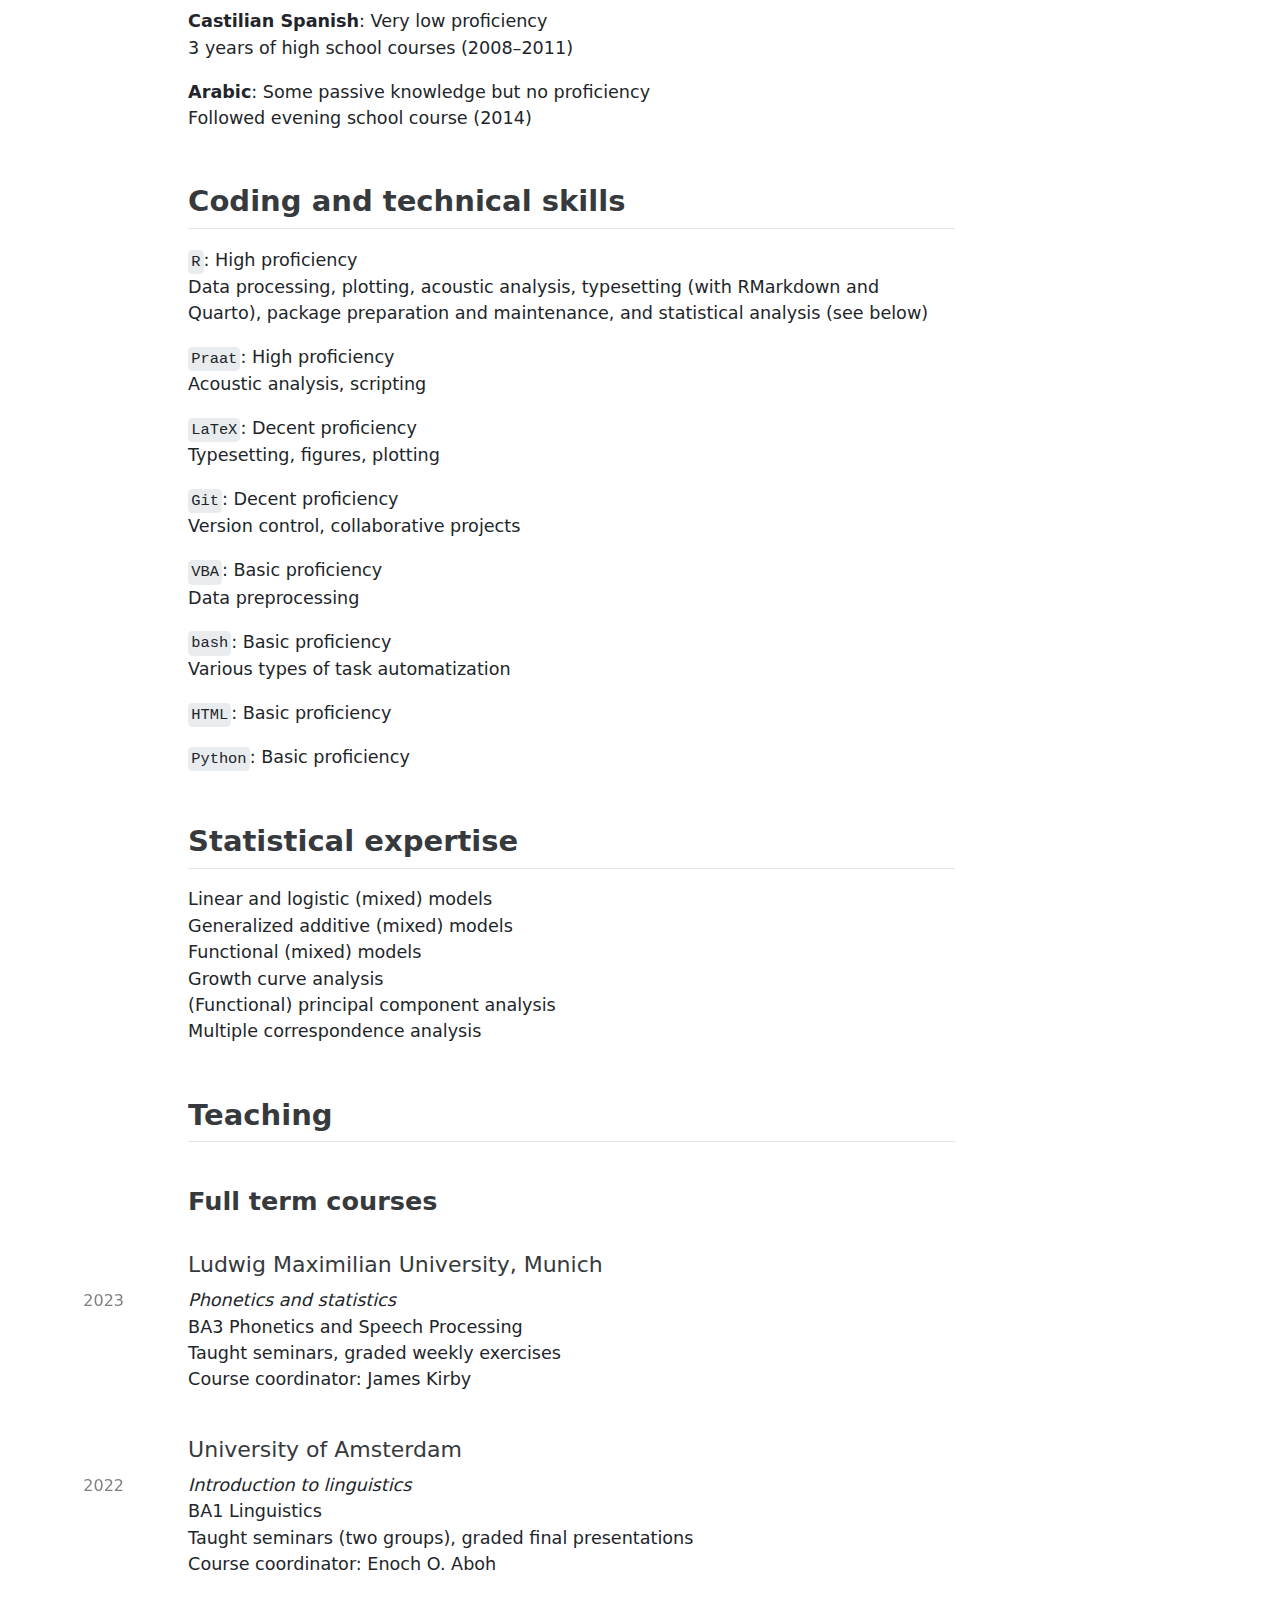
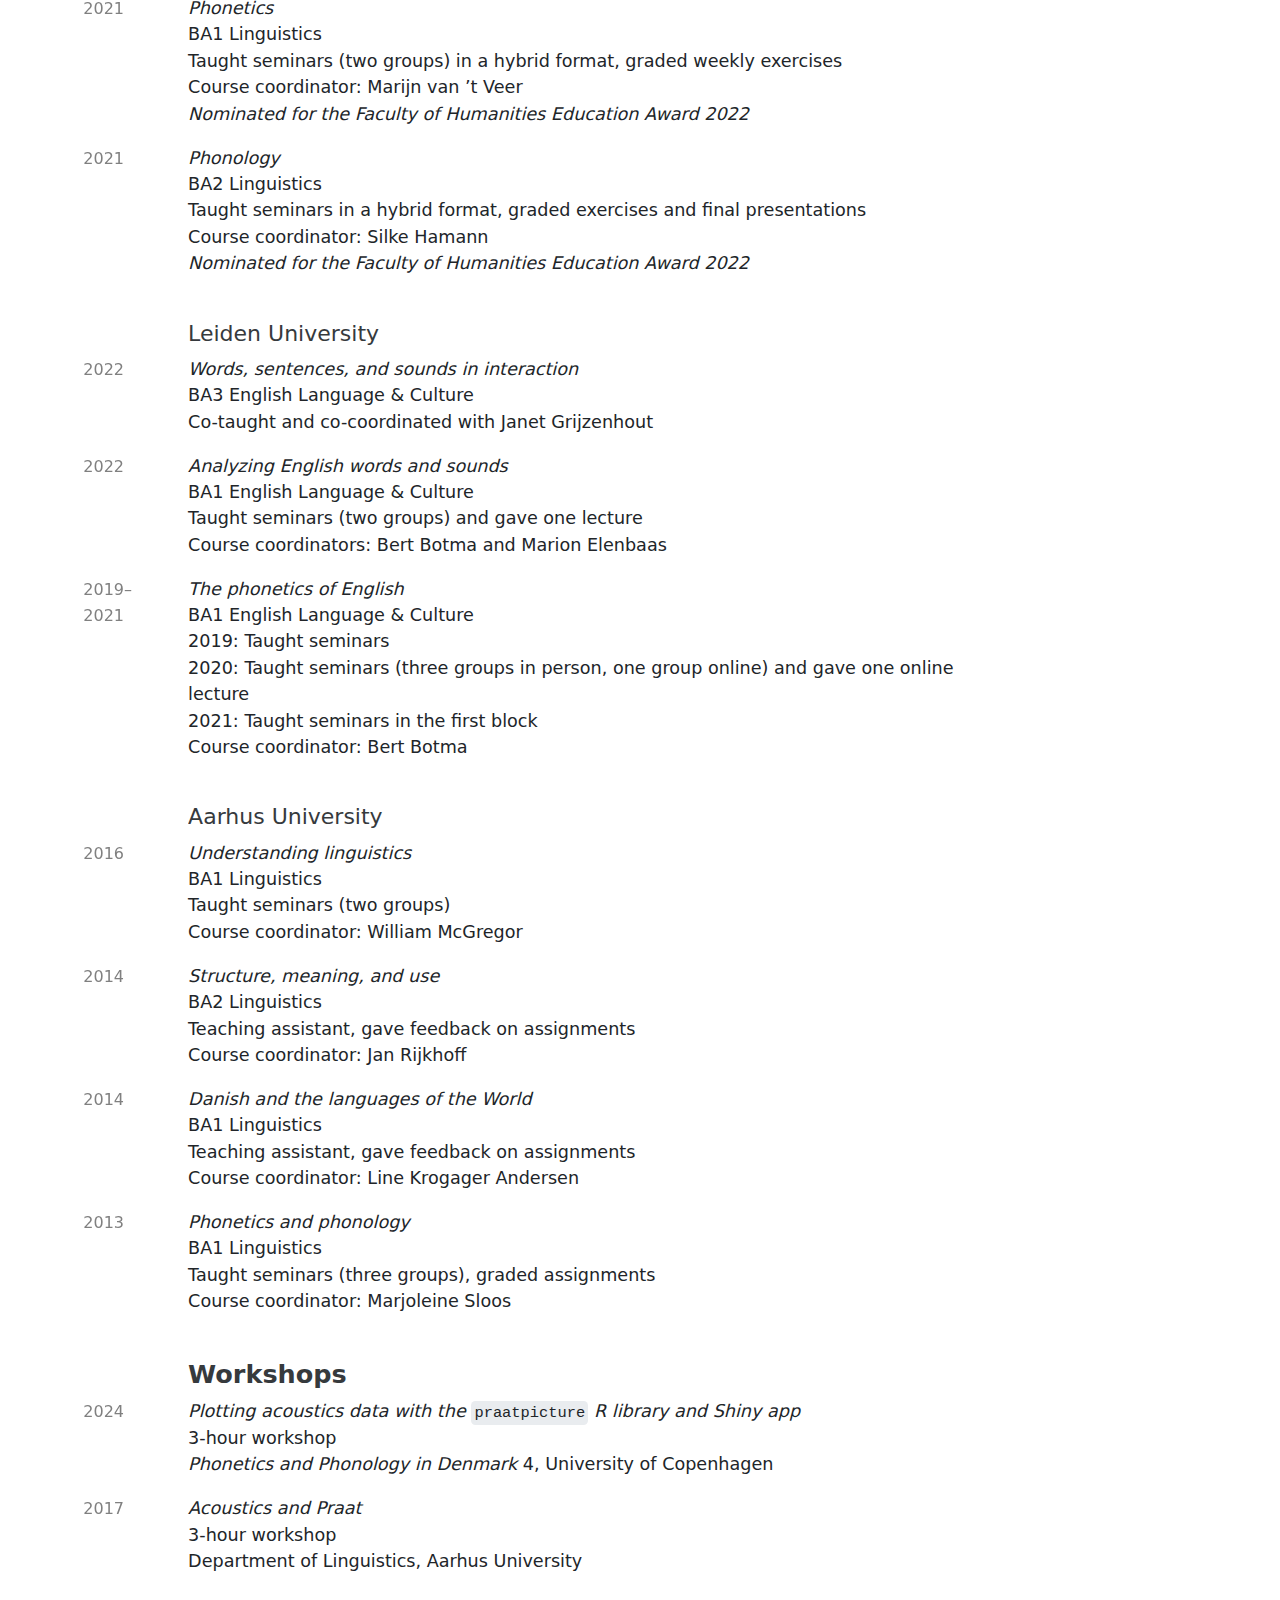
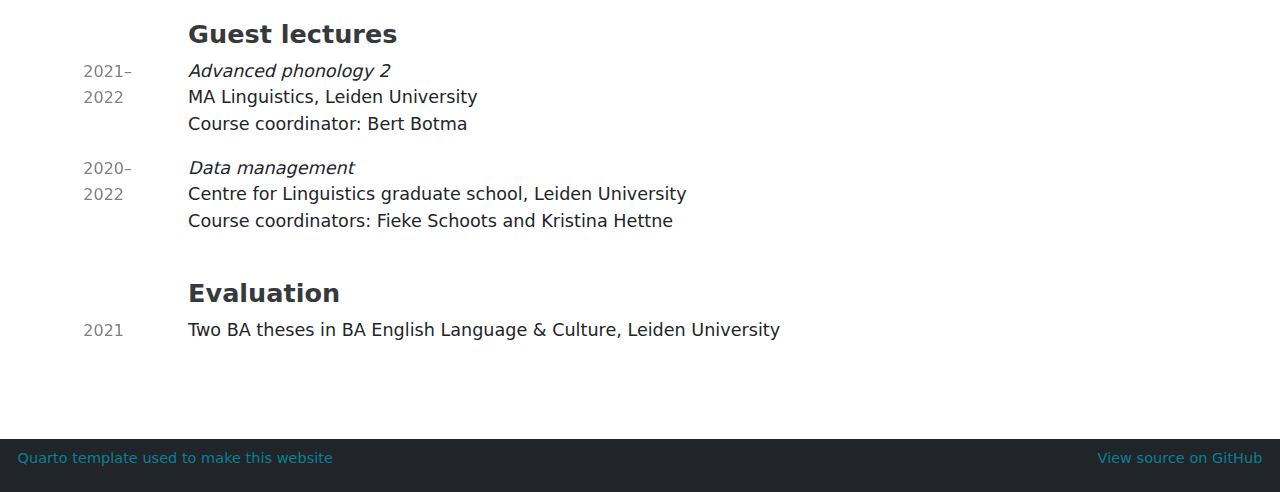
==== commit 523ae0c0: "new reviews" ====
--- a/docs/cv/index.html
+++ b/docs/cv/index.html
@@ -251,7 +251,7 @@
 </section>
 <section id="journal-articles" class="level4">
 <h4 class="anchored" data-anchor-id="journal-articles">Journal articles</h4>
-<p><em>Computational Intelligence and Neuroscience</em> (2022) <br> <em>Glossa</em> (2021) <br> <em>Journal of the Acoustical Society of America</em> (2024) <br> <em>Laboratory Phonology</em> (2023) <br> <em>Nydanske Sprogstudier</em> (2023) <br> <em>Psychonomic Bulletin &amp; Review</em> (2024)</p>
+<p><em>Computational Intelligence and Neuroscience</em> (2022) <br> <em>Glossa</em> (2021) <br> <em>Journal of the Acoustical Society of America</em> (2024 x 2) <br> <em>Laboratory Phonology</em> (2023) <br> <em>Nydanske Sprogstudier</em> (2023) <br> <em>Ord &amp; Sag</em> (2024) <br> <em>Psychonomic Bulletin &amp; Review</em> (2024)</p>
 </section>
 <section id="book-chapters" class="level4">
 <h4 class="anchored" data-anchor-id="book-chapters">Book chapters</h4>
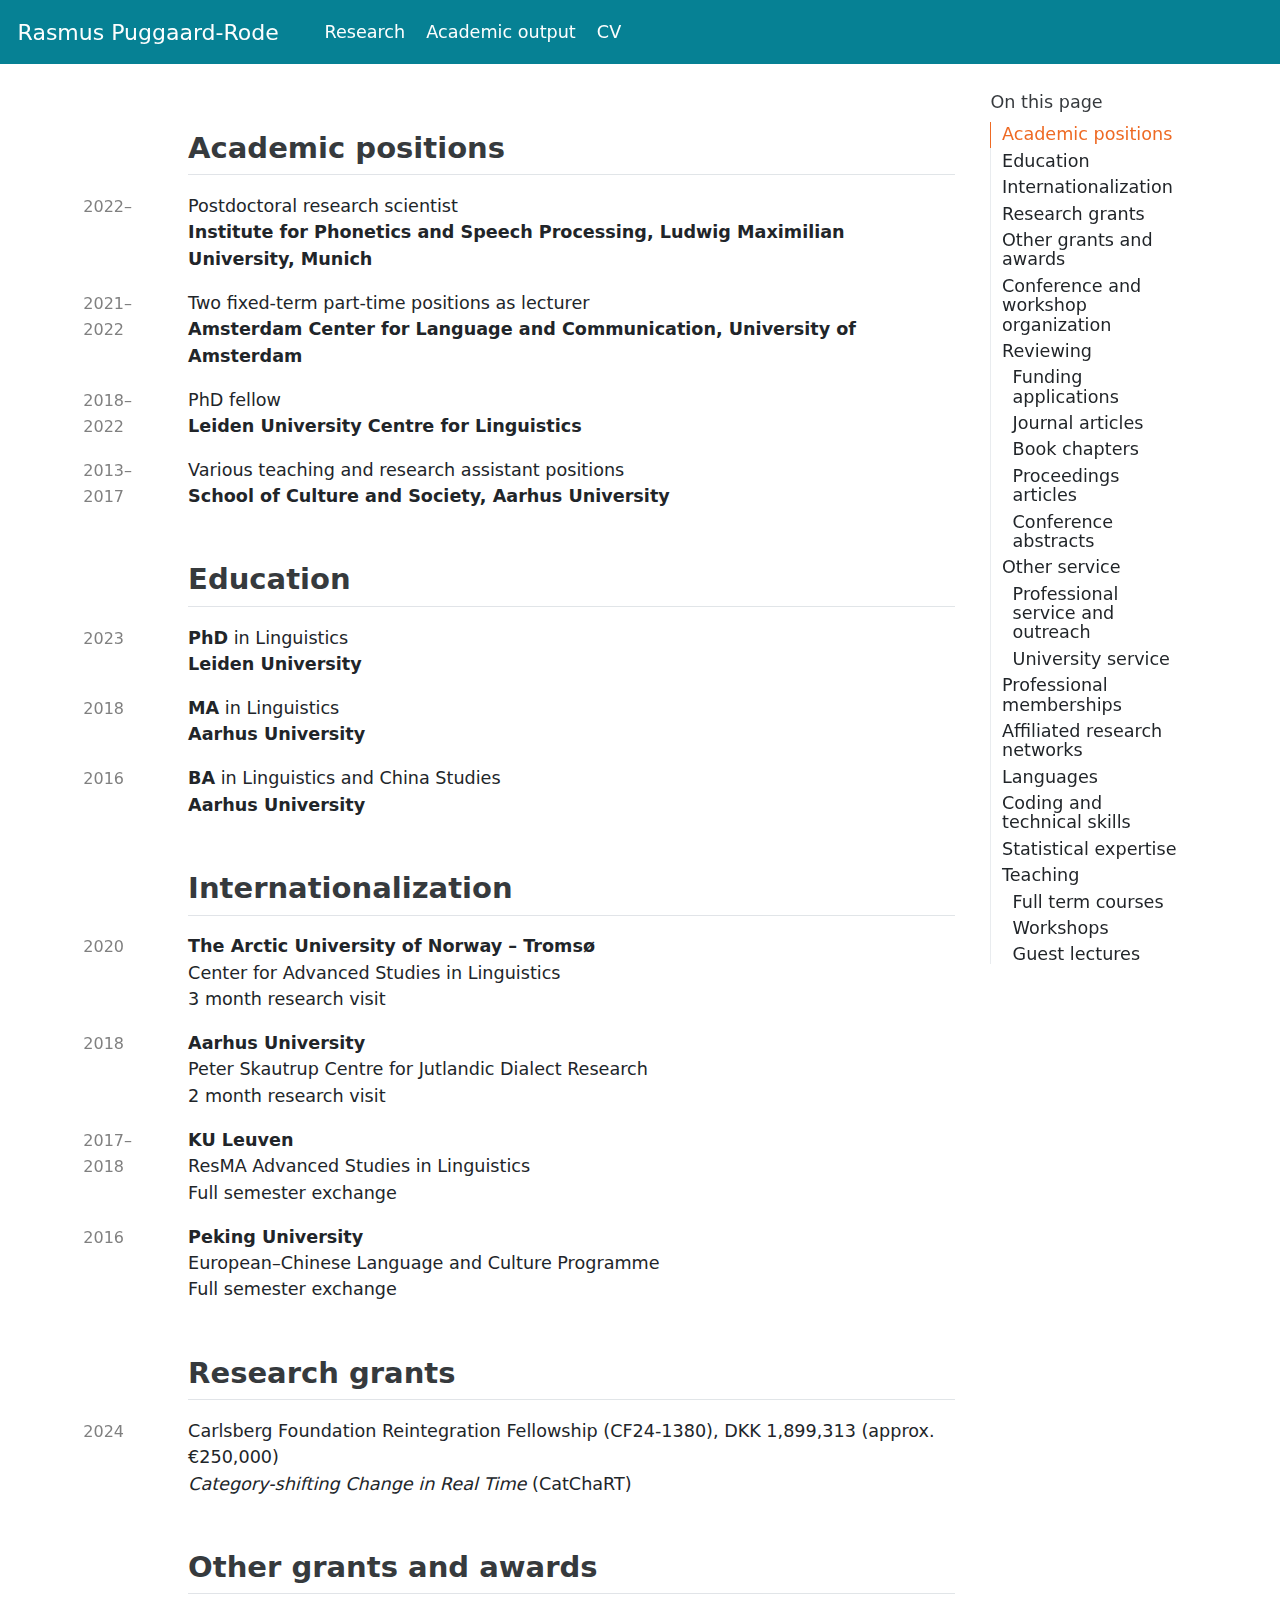
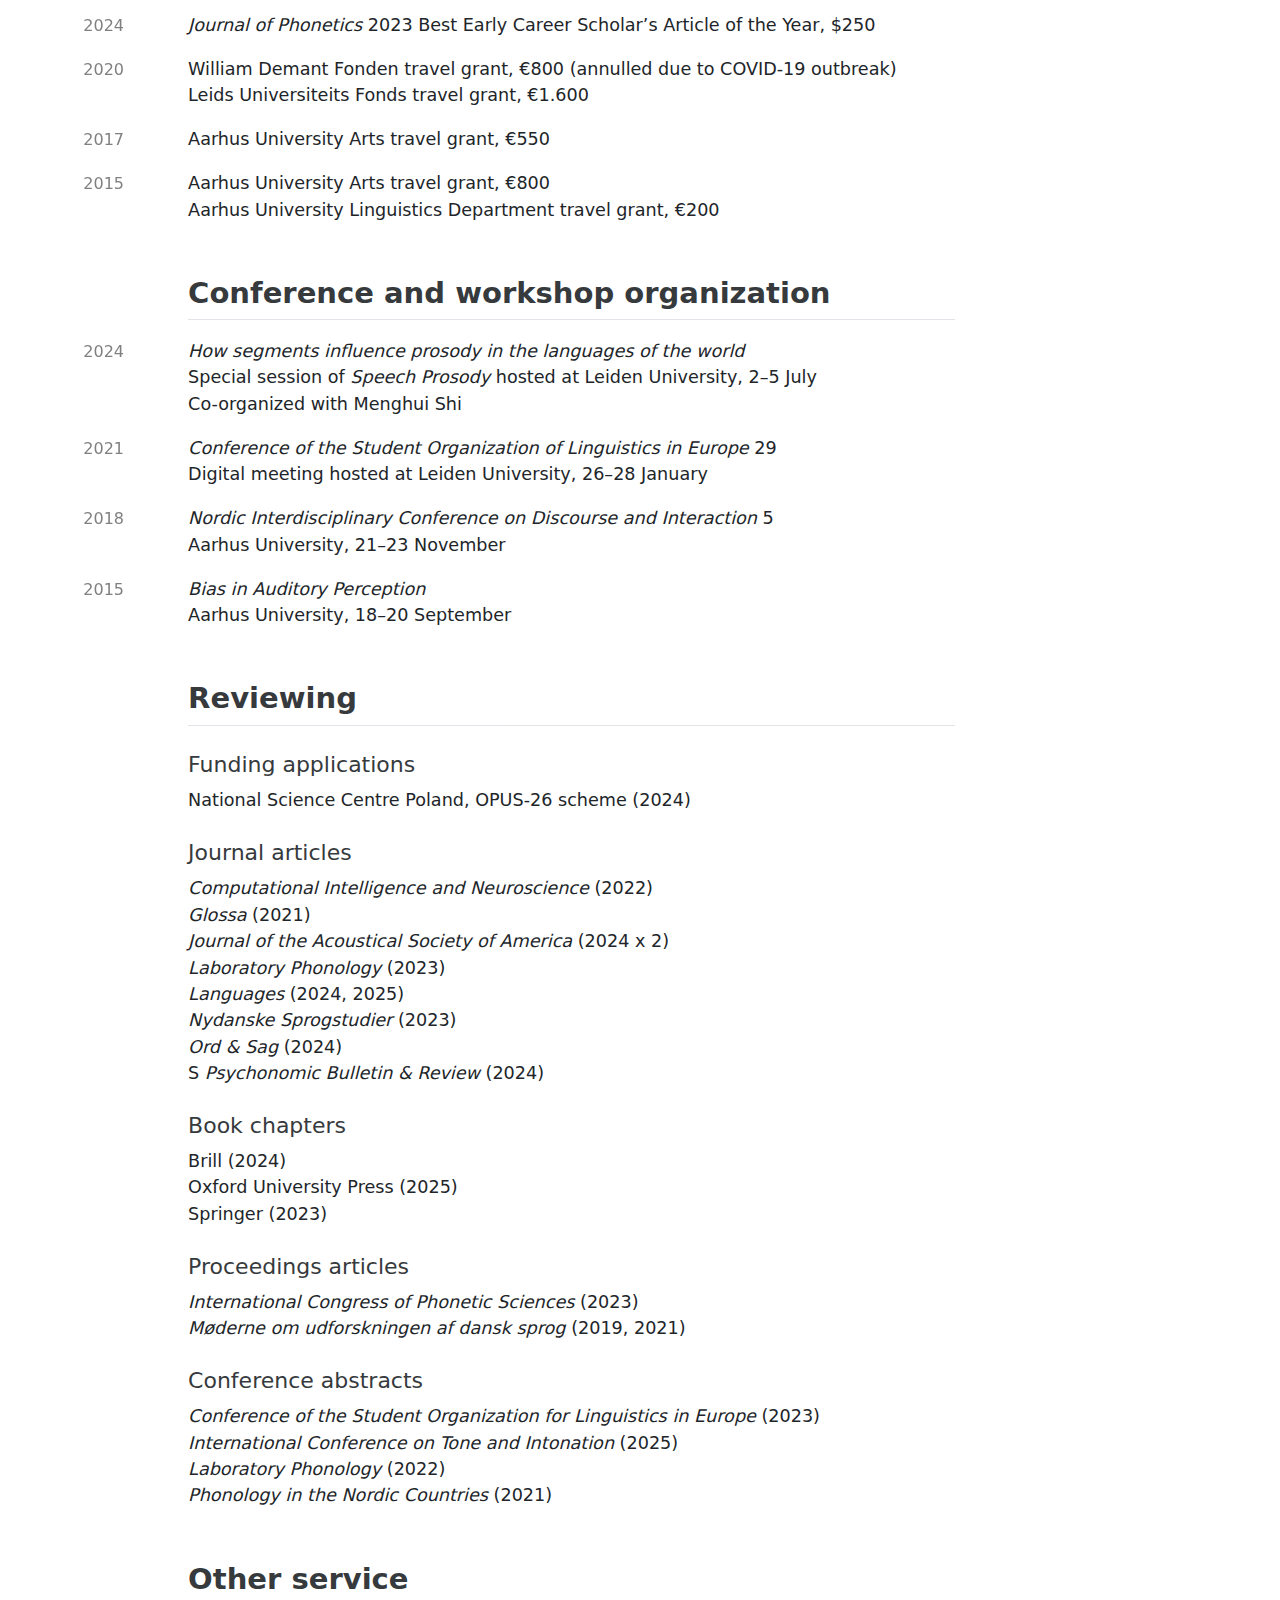
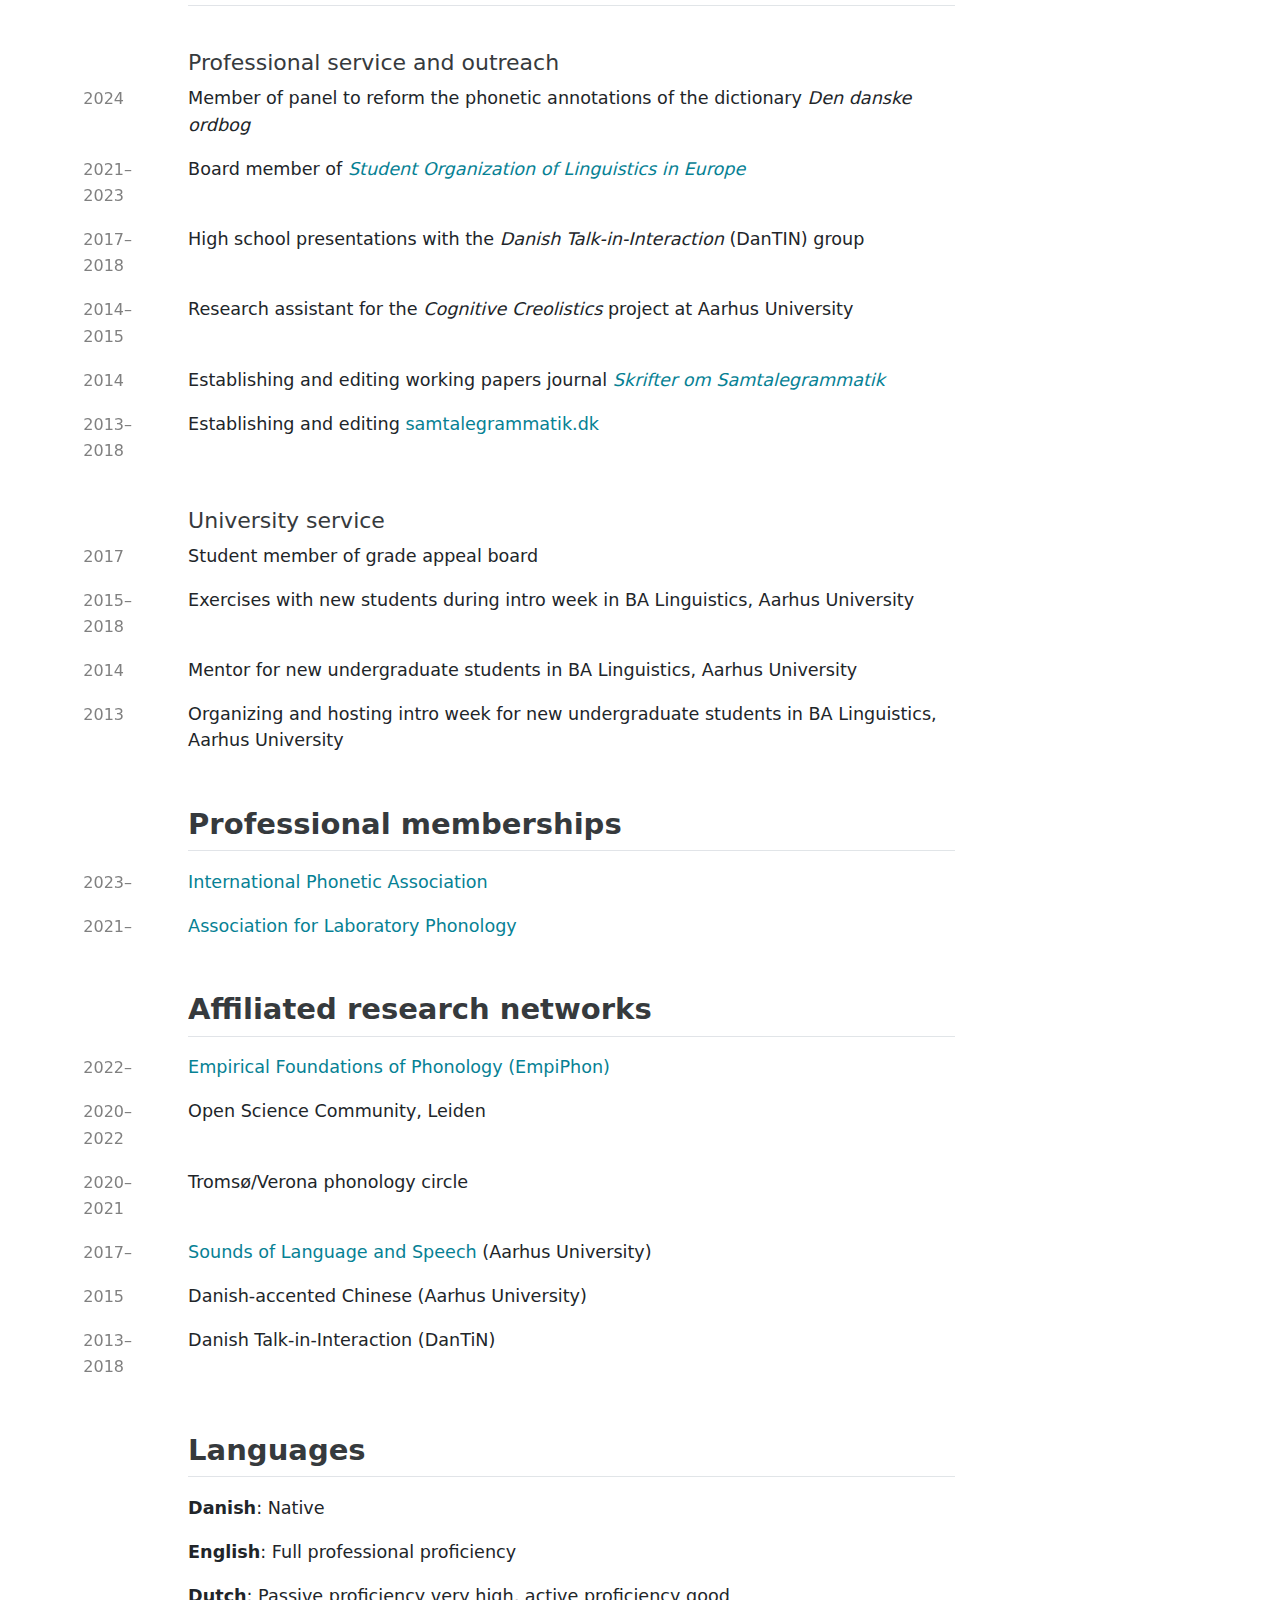
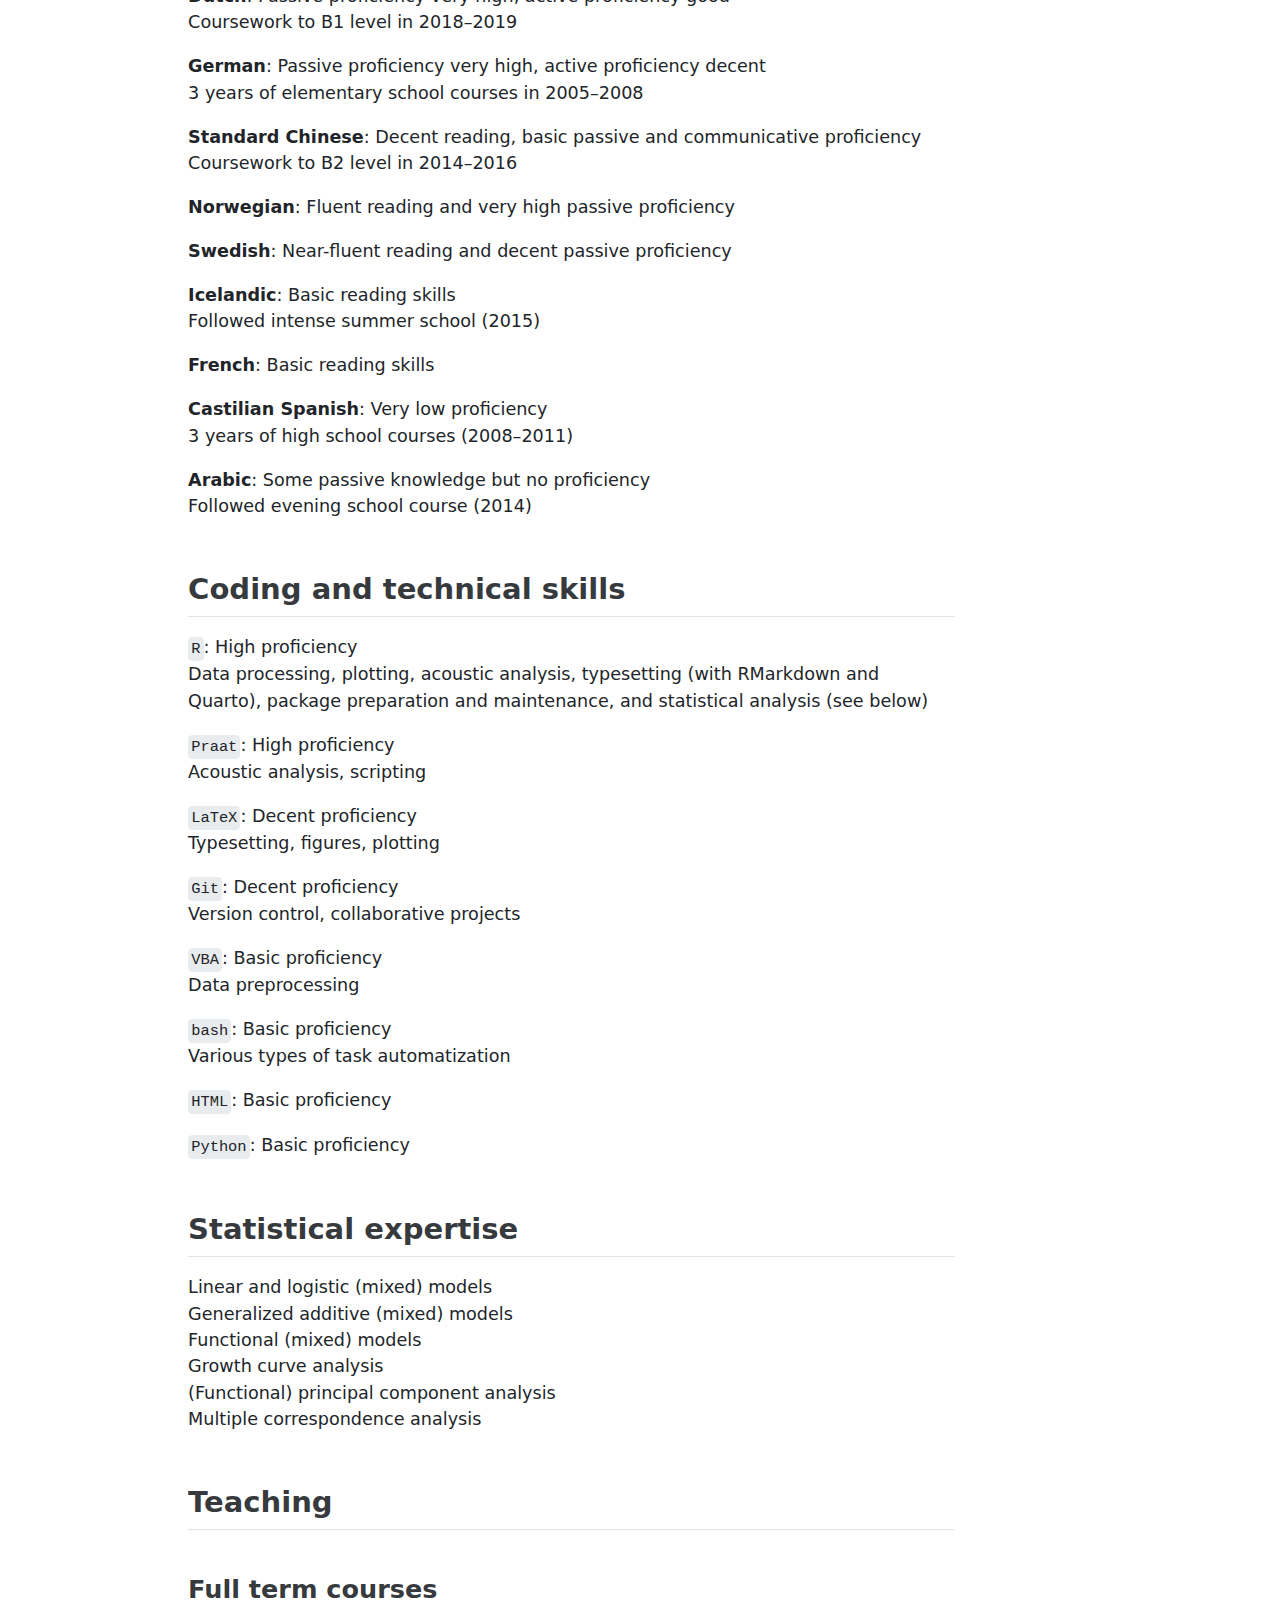
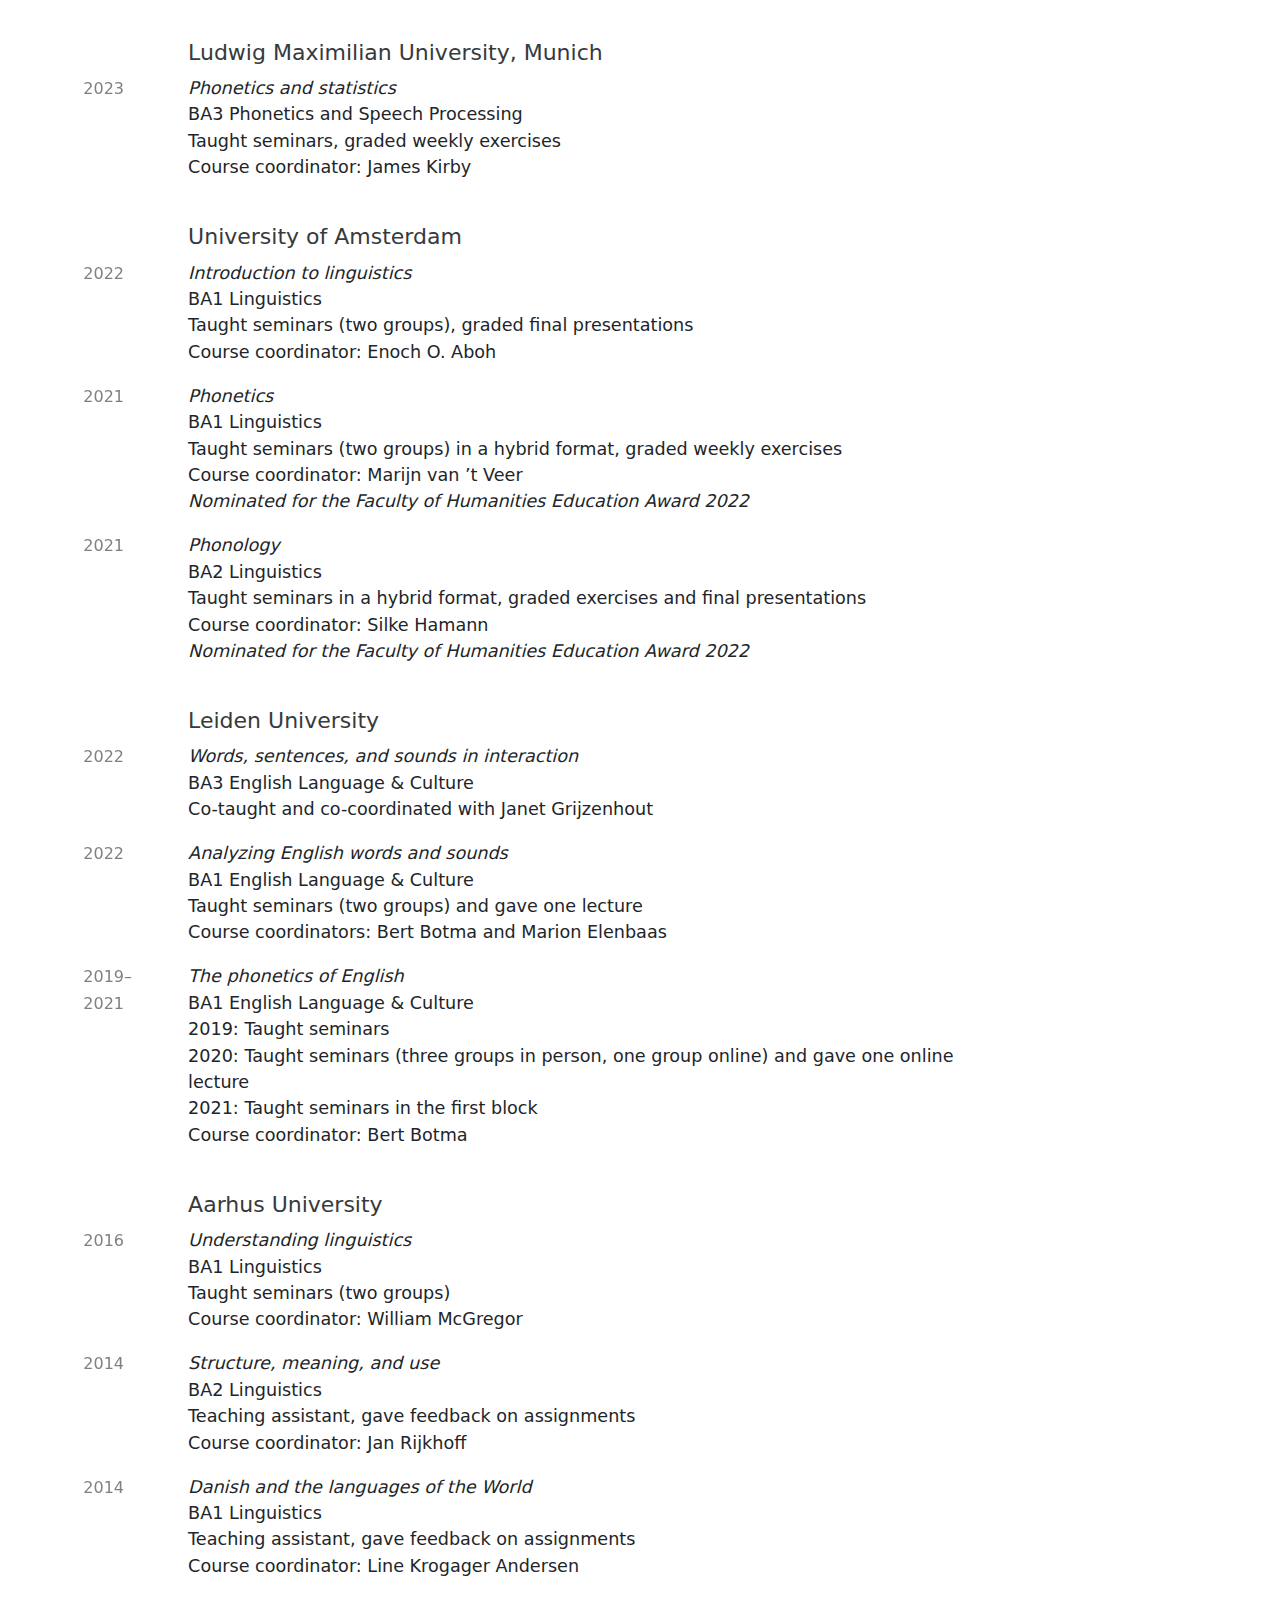
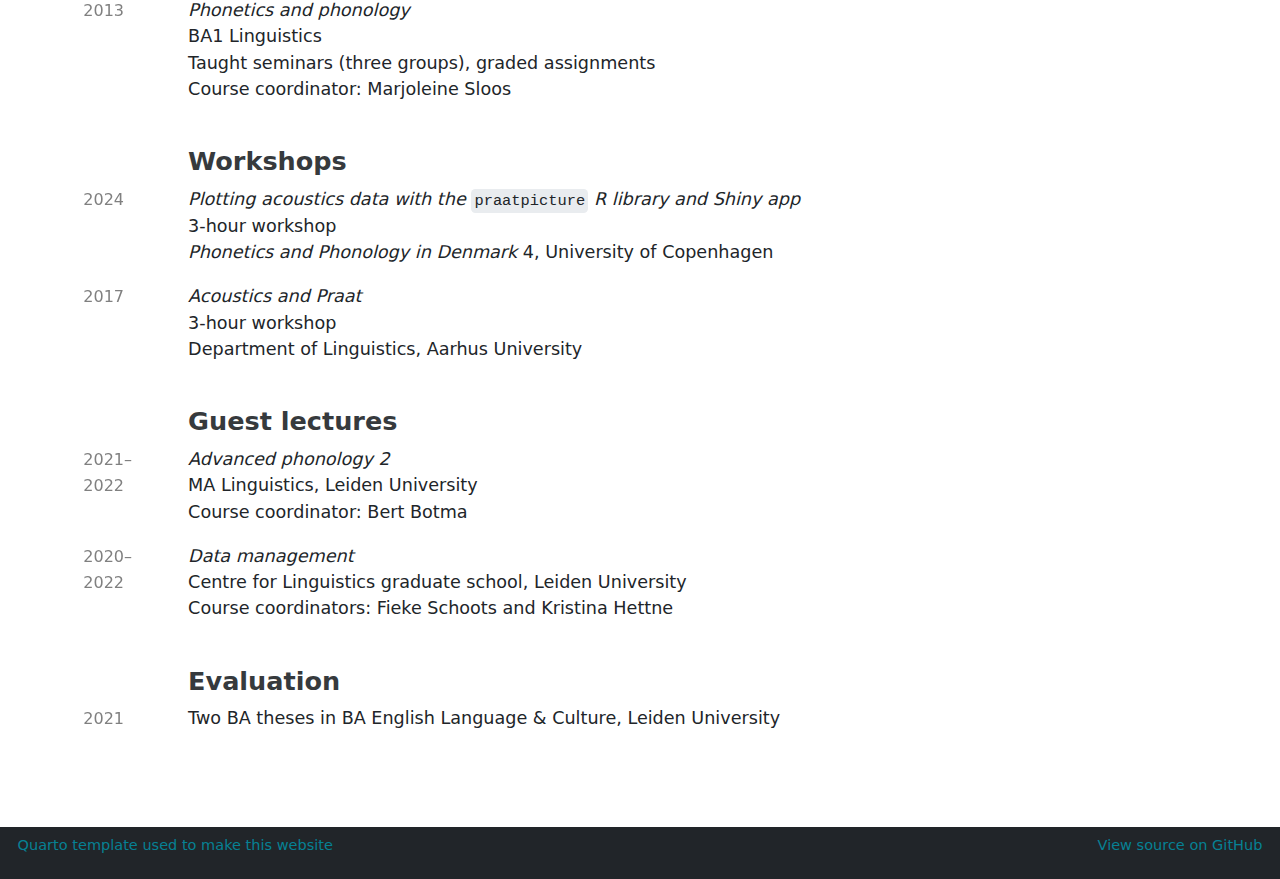
==== commit a4ac782a: "fino update + several slide decks added" ====
--- a/docs/cv/index.html
+++ b/docs/cv/index.html
@@ -169,7 +169,8 @@
   <li><a href="#academic-positions" id="toc-academic-positions" class="nav-link active" data-scroll-target="#academic-positions">Academic positions</a></li>
   <li><a href="#education" id="toc-education" class="nav-link" data-scroll-target="#education">Education</a></li>
   <li><a href="#internationalization" id="toc-internationalization" class="nav-link" data-scroll-target="#internationalization">Internationalization</a></li>
-  <li><a href="#grants-and-awards" id="toc-grants-and-awards" class="nav-link" data-scroll-target="#grants-and-awards">Grants and awards</a></li>
+  <li><a href="#research-grants" id="toc-research-grants" class="nav-link" data-scroll-target="#research-grants">Research grants</a></li>
+  <li><a href="#other-grants-and-awards" id="toc-other-grants-and-awards" class="nav-link" data-scroll-target="#other-grants-and-awards">Other grants and awards</a></li>
   <li><a href="#conference-and-workshop-organization" id="toc-conference-and-workshop-organization" class="nav-link" data-scroll-target="#conference-and-workshop-organization">Conference and workshop organization</a></li>
   <li><a href="#reviewing" id="toc-reviewing" class="nav-link" data-scroll-target="#reviewing">Reviewing</a>
   <ul>
@@ -230,8 +231,13 @@
 <p class="page-columns page-full"><span class="column-sidebar"><font size="3" color="grey">2017–2018</font></span> <span class="column-body"><strong>KU Leuven</strong> <br> ResMA Advanced Studies in Linguistics <br> Full semester exchange</span></p>
 <p class="page-columns page-full"><span class="column-sidebar"><font size="3" color="grey">2016</font></span> <span class="column-body"><strong>Peking University</strong> <br> European–Chinese Language and Culture Programme <br> Full semester exchange</span></p>
 </section>
-<section id="grants-and-awards" class="level2 page-columns page-full">
-<h2 class="anchored" data-anchor-id="grants-and-awards">Grants and awards</h2>
+<section id="research-grants" class="level2 page-columns page-full">
+<h2 class="anchored" data-anchor-id="research-grants">Research grants</h2>
+<p class="page-columns page-full"><span class="column-sidebar"><font size="3" color="grey">2024</font></span> <span class="column-body">Carlsberg Foundation Reintegration Fellowship (CF24-1380), DKK 1,899,313 (approx. €250,000) <br> <em>Category-shifting Change in Real Time</em> (CatChaRT)</span></p>
+</section>
+<section id="other-grants-and-awards" class="level2 page-columns page-full">
+<h2 class="anchored" data-anchor-id="other-grants-and-awards">Other grants and awards</h2>
+<p class="page-columns page-full"><span class="column-sidebar"><font size="3" color="grey">2024</font></span> <span class="column-body"><em>Journal of Phonetics</em> 2023 Best Early Career Scholar’s Article of the Year, $250</span></p>
 <p class="page-columns page-full"><span class="column-sidebar"><font size="3" color="grey">2020</font></span> <span class="column-body">William Demant Fonden travel grant, €800 (annulled due to COVID-19 outbreak) <br> Leids Universiteits Fonds travel grant, €1.600</span></p>
 <p class="page-columns page-full"><span class="column-sidebar"><font size="3" color="grey">2017</font></span> <span class="column-body">Aarhus University Arts travel grant, €550</span></p>
 <p class="page-columns page-full"><span class="column-sidebar"><font size="3" color="grey">2015</font></span> <span class="column-body">Aarhus University Arts travel grant, €800 <br> Aarhus University Linguistics Department travel grant, €200</span></p>
@@ -251,11 +257,11 @@
 </section>
 <section id="journal-articles" class="level4">
 <h4 class="anchored" data-anchor-id="journal-articles">Journal articles</h4>
-<p><em>Computational Intelligence and Neuroscience</em> (2022) <br> <em>Glossa</em> (2021) <br> <em>Journal of the Acoustical Society of America</em> (2024 x 2) <br> <em>Laboratory Phonology</em> (2023) <br> <em>Nydanske Sprogstudier</em> (2023) <br> <em>Ord &amp; Sag</em> (2024) <br> <em>Psychonomic Bulletin &amp; Review</em> (2024)</p>
+<p><em>Computational Intelligence and Neuroscience</em> (2022) <br> <em>Glossa</em> (2021) <br> <em>Journal of the Acoustical Society of America</em> (2024 x 2) <br> <em>Laboratory Phonology</em> (2023) <br> <em>Languages</em> (2024, 2025) <br> <em>Nydanske Sprogstudier</em> (2023) <br> <em>Ord &amp; Sag</em> (2024) <br>S <em>Psychonomic Bulletin &amp; Review</em> (2024)</p>
 </section>
 <section id="book-chapters" class="level4">
 <h4 class="anchored" data-anchor-id="book-chapters">Book chapters</h4>
-<p>Brill (2024) <br> Springer (2023)</p>
+<p>Brill (2024) <br> Oxford University Press (2025) <br> Springer (2023)</p>
 </section>
 <section id="proceedings-articles" class="level4">
 <h4 class="anchored" data-anchor-id="proceedings-articles">Proceedings articles</h4>
@@ -263,13 +269,14 @@
 </section>
 <section id="conference-abstracts" class="level4">
 <h4 class="anchored" data-anchor-id="conference-abstracts">Conference abstracts</h4>
-<p><em>Conference of the Student Organization for Linguistics in Europe</em> (2023) <br> <em>Laboratory Phonology</em> (2022) <br> <em>Phonology in the Nordic Countries</em> (2021)</p>
+<p><em>Conference of the Student Organization for Linguistics in Europe</em> (2023) <br> <em>International Conference on Tone and Intonation</em> (2025) <br> <em>Laboratory Phonology</em> (2022) <br> <em>Phonology in the Nordic Countries</em> (2021)</p>
 </section>
 </section>
 <section id="other-service" class="level2 page-columns page-full">
 <h2 class="anchored" data-anchor-id="other-service">Other service</h2>
 <section id="professional-service-and-outreach" class="level4 page-columns page-full">
 <h4 class="anchored" data-anchor-id="professional-service-and-outreach">Professional service and outreach</h4>
+<p class="page-columns page-full"><span class="column-sidebar"><font size="3" color="grey">2024</font></span> <span class="column-body">Member of panel to reform the phonetic annotations of the dictionary <em>Den danske ordbog</em></span></p>
 <p class="page-columns page-full"><span class="column-sidebar"><font size="3" color="grey">2021–2023</font></span> <span class="column-body">Board member of <em><a href="https://www.universiteitleiden.nl/en/events/series/sole" target="_blank">Student Organization of Linguistics in Europe</a></em></span></p>
 <p class="page-columns page-full"><span class="column-sidebar"><font size="3" color="grey">2017–2018</font></span> <span class="column-body">High school presentations with the <em>Danish Talk-in-Interaction</em> (DanTIN) group</span></p>
 <p class="page-columns page-full"><span class="column-sidebar"><font size="3" color="grey">2014–2015</font></span> <span class="column-body">Research assistant for the <em>Cognitive Creolistics</em> project at Aarhus University</span></p>
